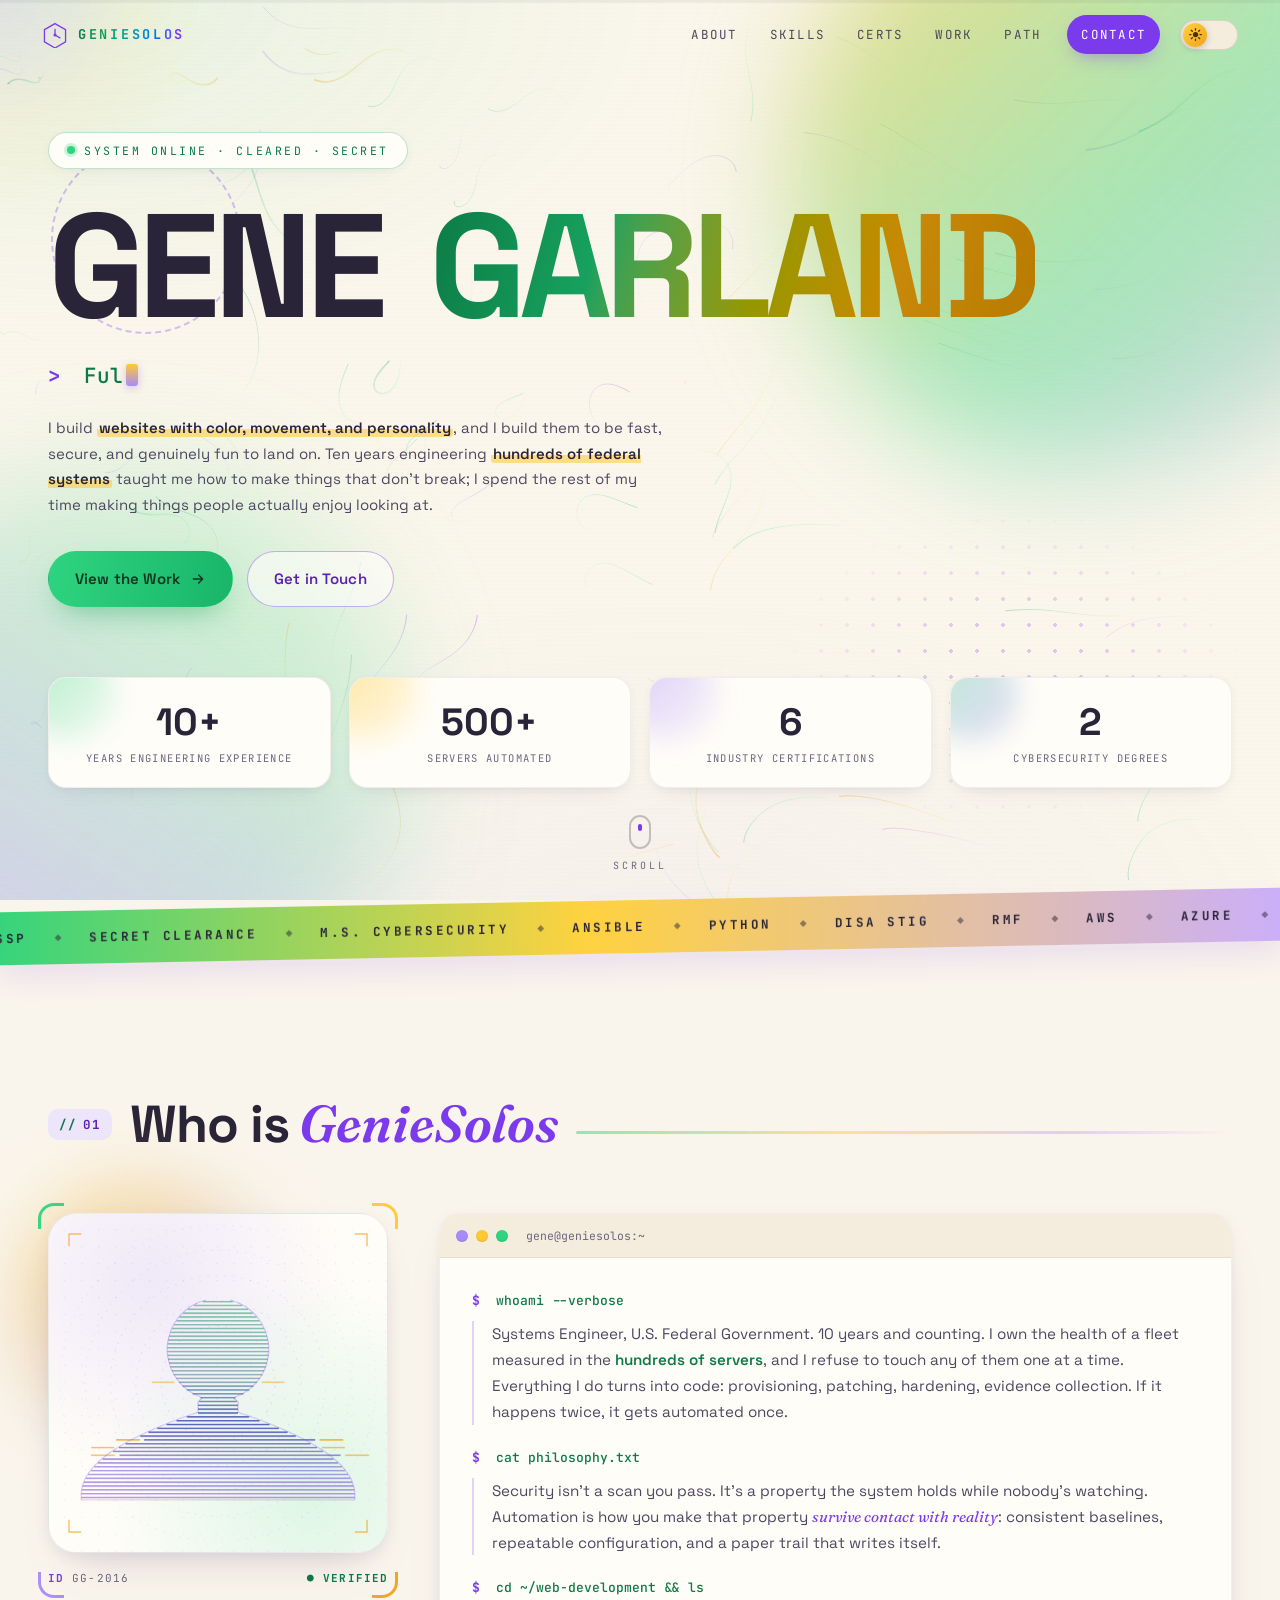
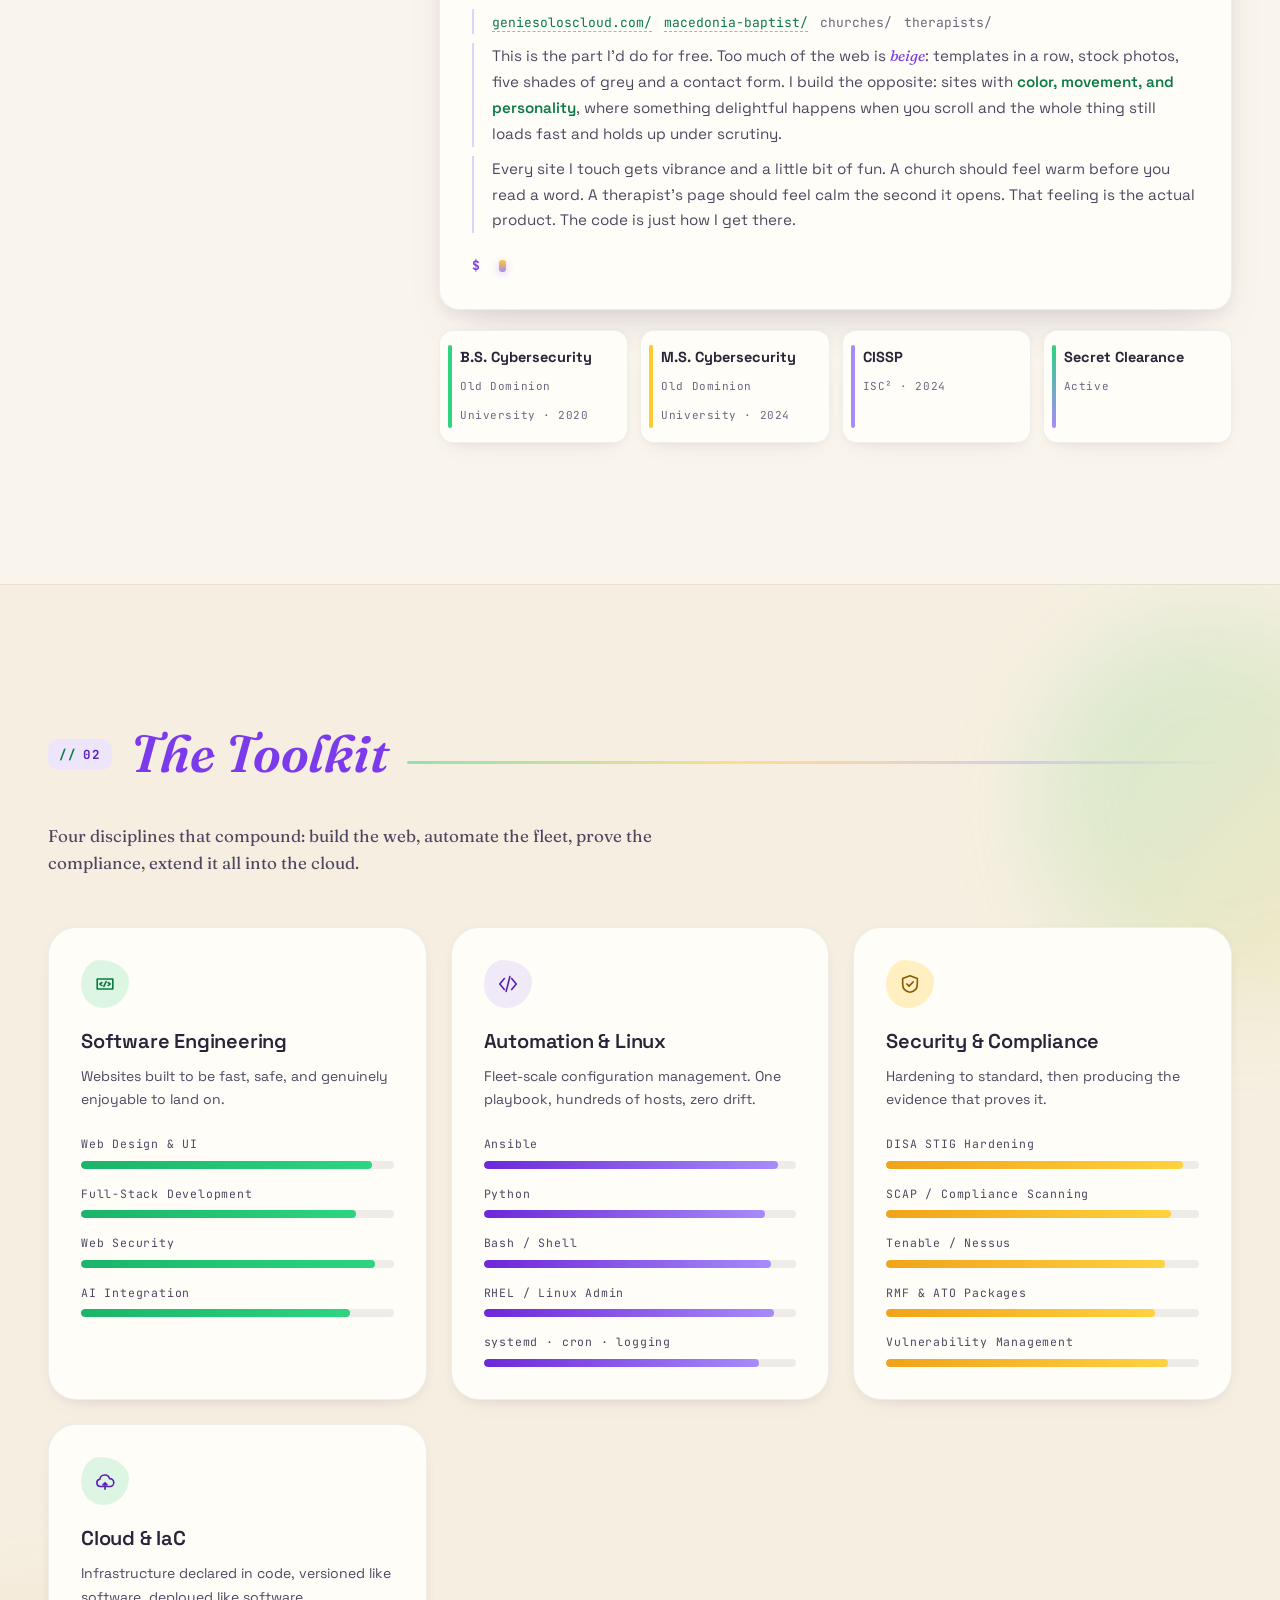
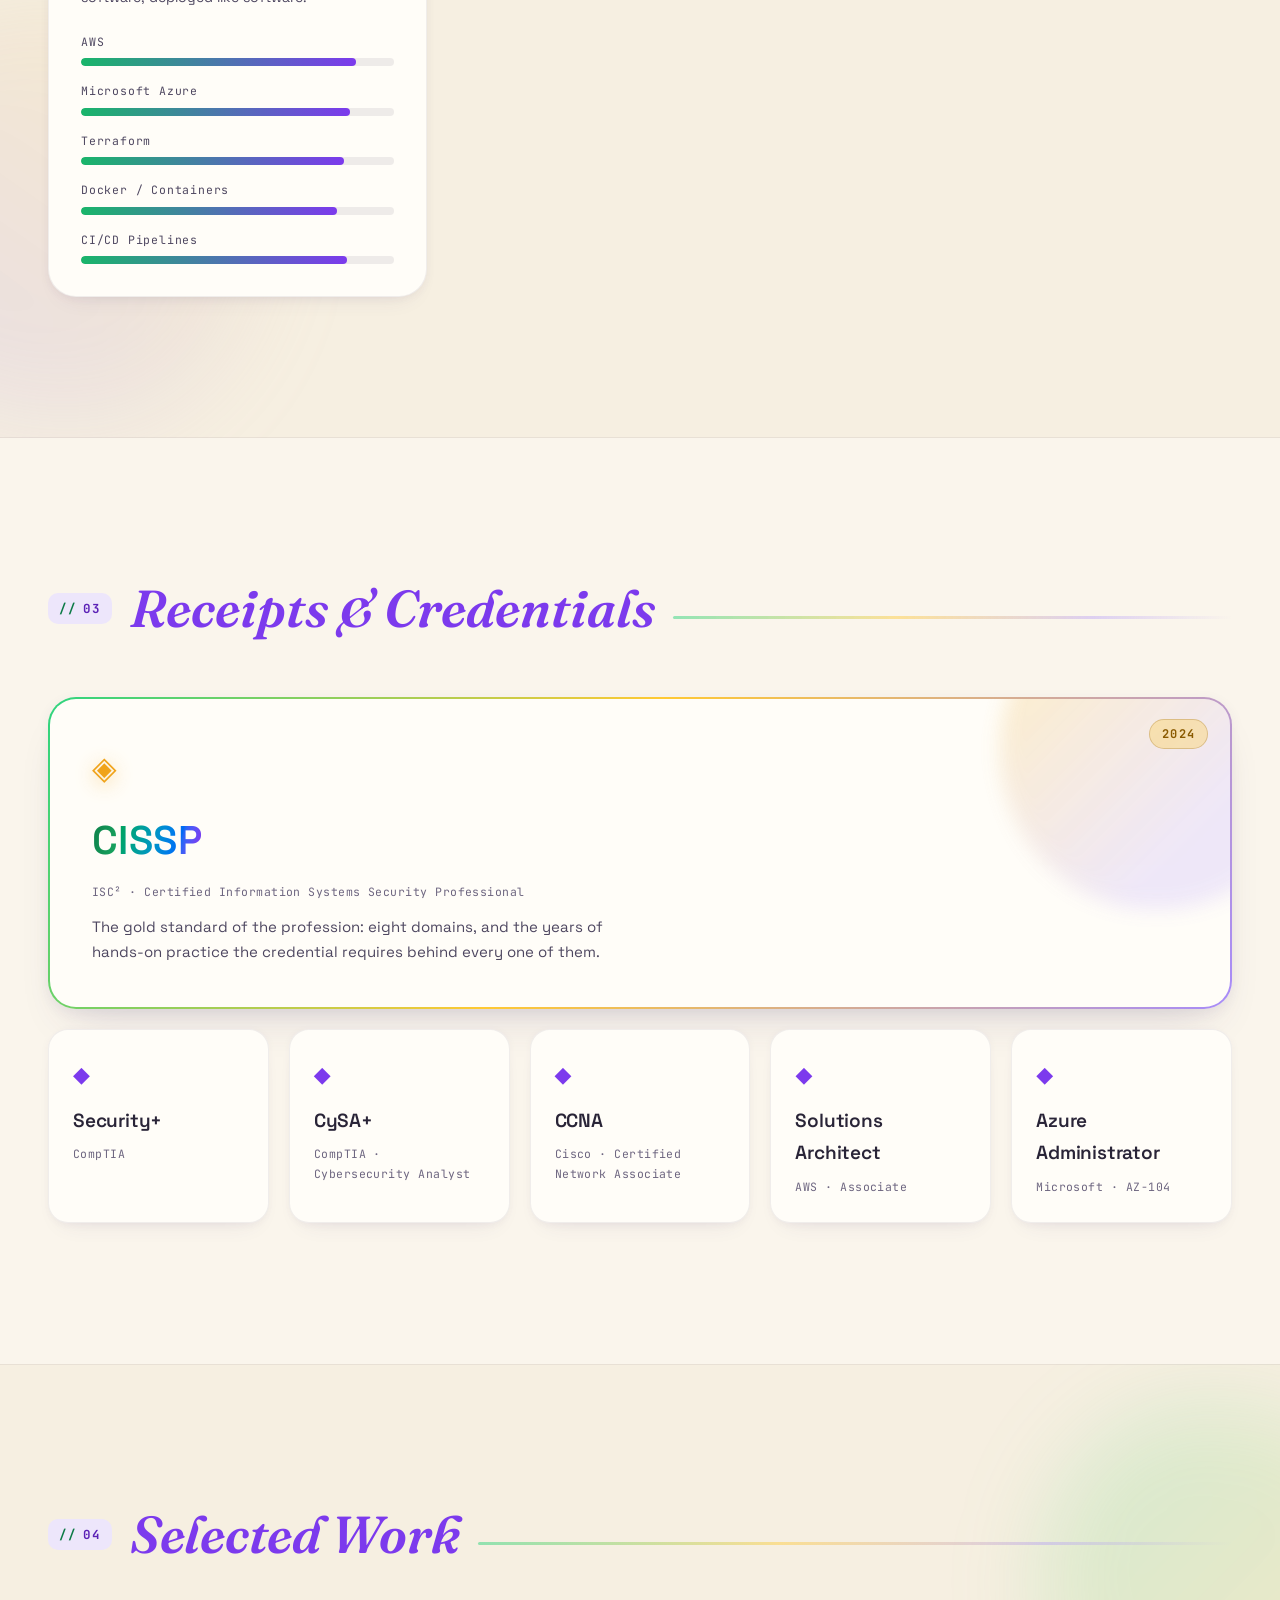
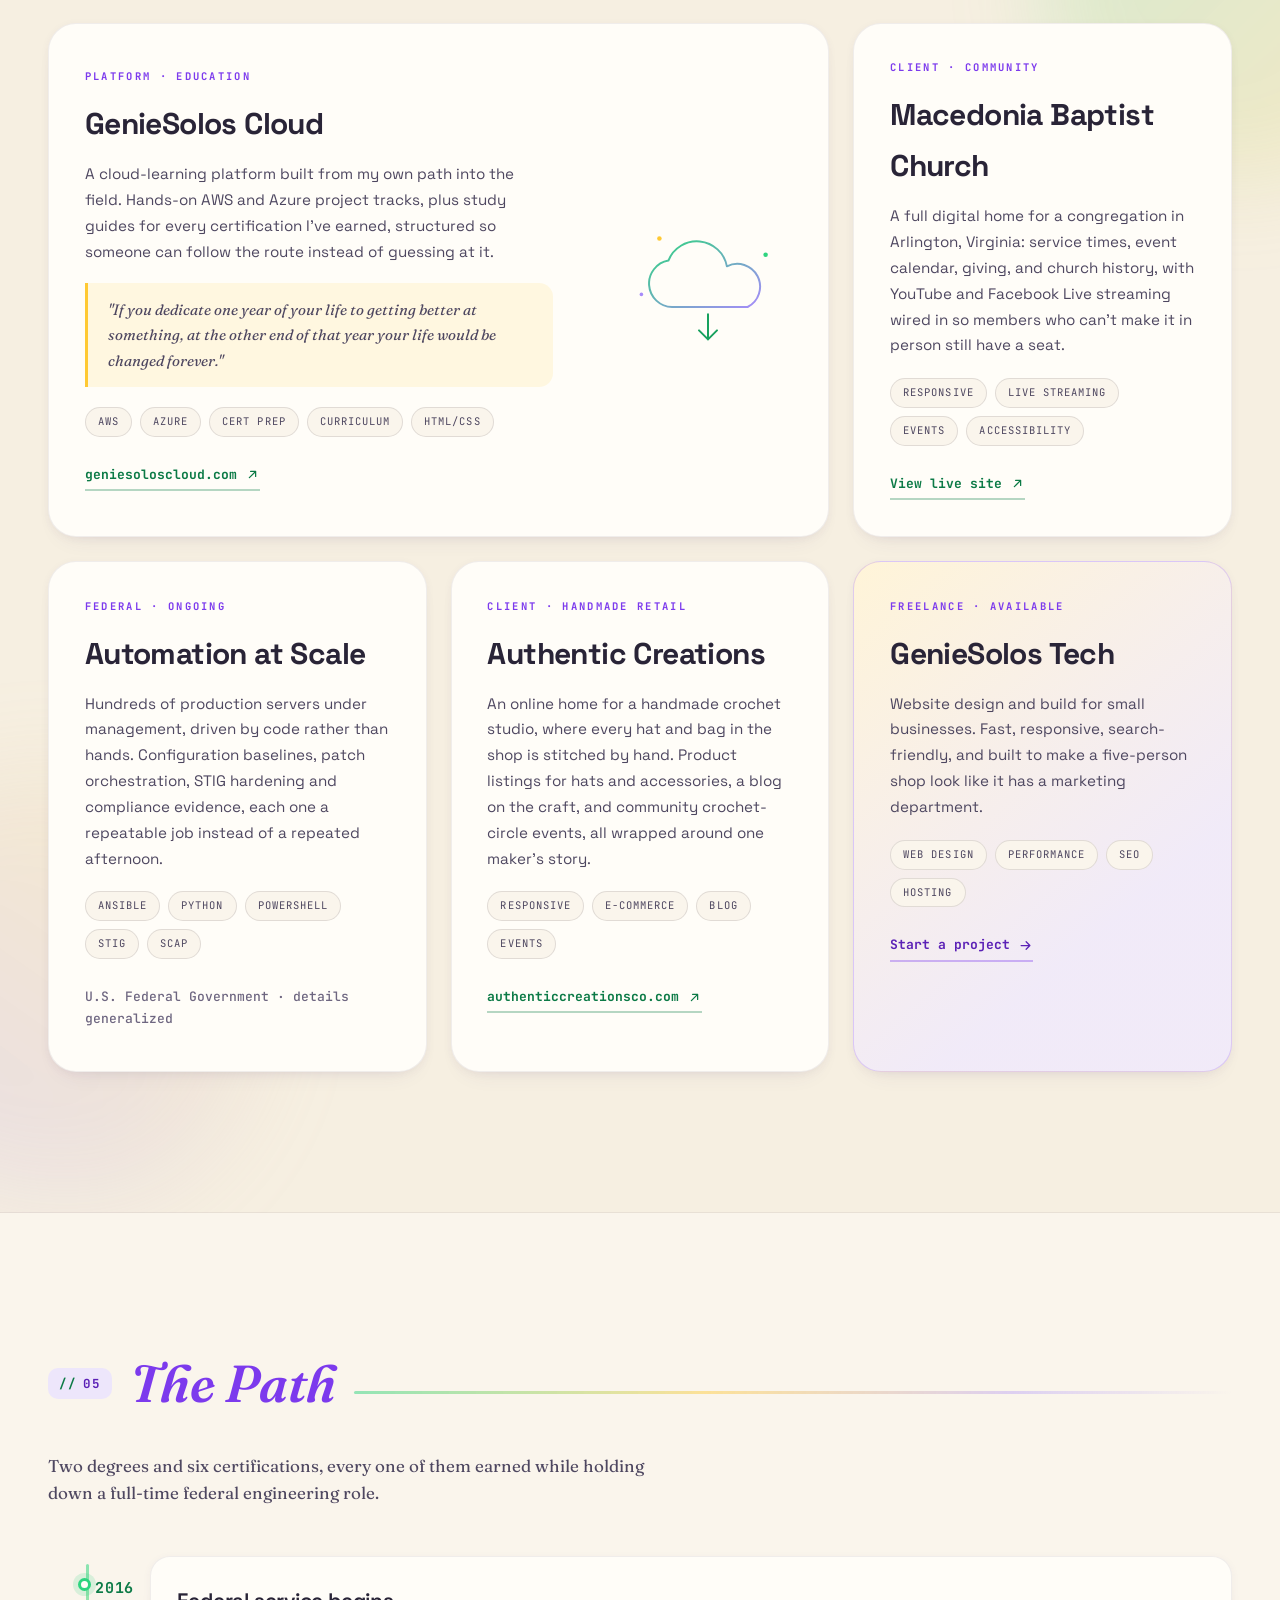
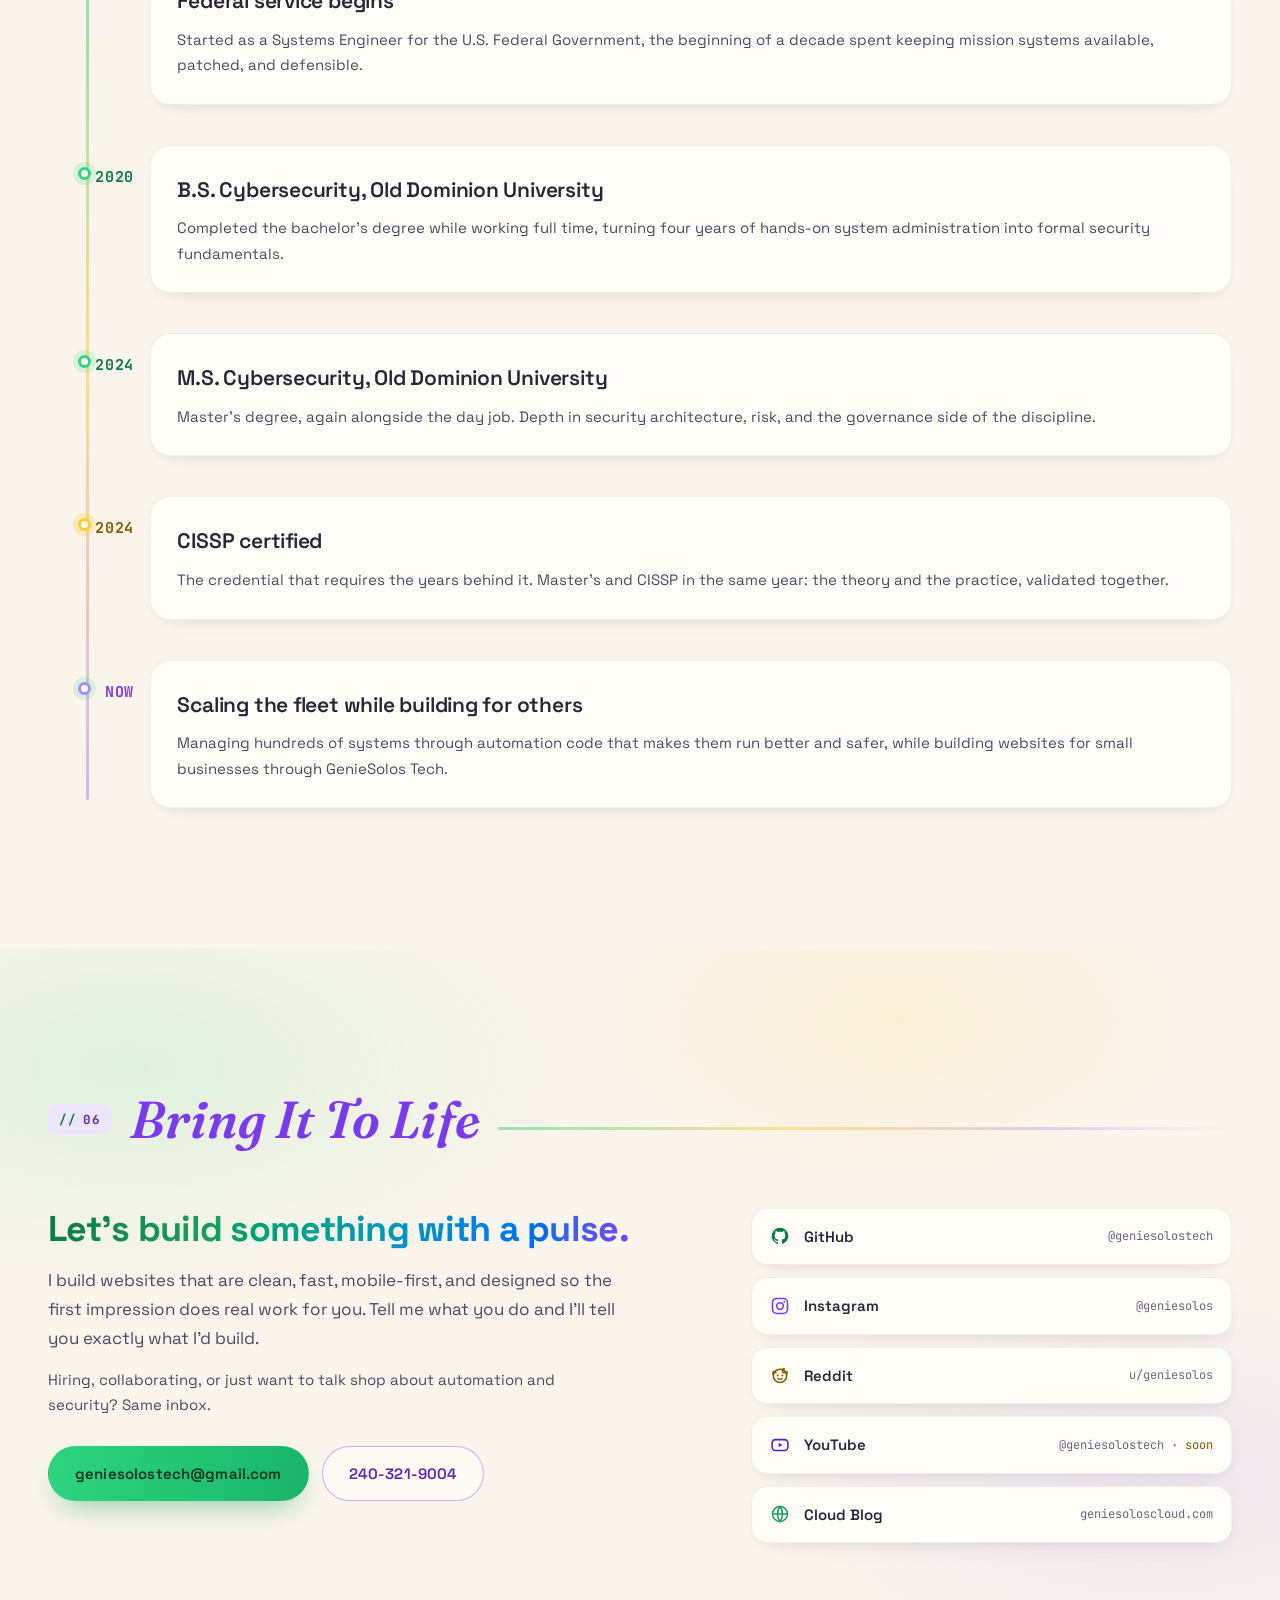
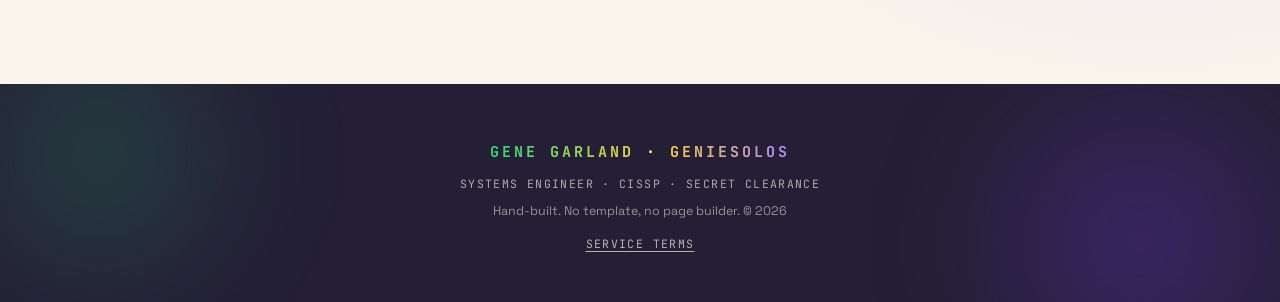
==== index.html @ c6d8efca "Add the Service Terms page at /terms terms.html is a self-contained page sharing the site's design t" ====
<!DOCTYPE html>
<html lang="en">
<head>
<meta charset="utf-8">
<meta name="viewport" content="width=device-width, initial-scale=1, viewport-fit=cover">
<title>Gene Garland | Web Developer &amp; Systems Engineer</title>
<meta name="description" content="Gene Garland (GenieSolos) is a web developer building fast, secure, colorful websites for churches, therapists, and small businesses. Also a U.S. federal Systems Engineer with 10 years securing and automating enterprise fleets. CISSP. M.S. Cybersecurity.">
<meta name="author" content="Gene Garland">

<!-- The site is also reachable at geniesolostech.github.io/Geniesolos/ while
     GitHub Pages remains enabled. This tells search engines which URL is
     authoritative so the duplicate cannot split ranking signals. -->
<link rel="canonical" href="https://geniesolos.com/">
<meta name="theme-color" content="#FAF5EC" id="themeColor">

<!-- Applies the saved theme before first paint. Inline and above the
     stylesheet on purpose: anything deferred lets a dark-theme visitor
     eat a full-screen cream flash on every page load. -->
<script>
(function () {
  var pick = null;
  var q = /[?&]theme=(dark|light)\b/.exec(location.search);   // shareable / testable
  if (q) { pick = q[1]; }
  else {
    try { pick = localStorage.getItem('gs-theme'); } catch (e) { /* private mode */ }
  }
  if (pick === 'dark') {
    document.documentElement.setAttribute('data-theme', 'dark');
    var m = document.getElementById('themeColor');
    if (m) m.setAttribute('content', '#060807');
  }
})();
</script>

<meta property="og:type" content="website">
<meta property="og:title" content="Gene Garland | Web Developer &amp; Systems Engineer">
<meta property="og:description" content="Websites with color, movement, and personality, built fast and secure. 10 years engineering federal systems. CISSP · M.S. Cybersecurity.">
<meta property="og:url" content="https://geniesolos.com/">
<meta property="og:image" content="https://geniesolos.com/assets/og-card.png">
<meta name="twitter:card" content="summary_large_image">
<meta name="twitter:title" content="Gene Garland | Web Developer &amp; Systems Engineer">
<meta name="twitter:description" content="Websites with color, movement, and personality, built fast and secure. 10 years engineering federal systems. CISSP · M.S. Cybersecurity.">
<meta name="twitter:image" content="https://geniesolos.com/assets/og-card.png">

<link rel="icon" href="assets/favicon.svg" type="image/svg+xml">
<link rel="apple-touch-icon" href="assets/favicon.svg">

<link rel="preconnect" href="https://fonts.googleapis.com">
<link rel="preconnect" href="https://fonts.gstatic.com" crossorigin>
<link href="https://fonts.googleapis.com/css2?family=Fraunces:ital,opsz,wght@0,9..144,400;0,9..144,600;1,9..144,400;1,9..144,600&family=JetBrains+Mono:wght@300;400;500;700&family=Space+Grotesk:wght@300;400;500;600;700&display=swap" rel="stylesheet">

<!-- ?v= busts browser caches holding the previous 7-day copy. index.html is
     always revalidated, so changing this string reaches visitors immediately,
     which a CloudFront invalidation alone cannot do: it clears the edge, not
     the browser. Bump it whenever css or js changes materially. -->
<link rel="stylesheet" href="css/style.css?v=20260814">
</head>
<body>

<!-- ══════════ BOOT SEQUENCE ══════════ -->
<div class="boot" id="boot" aria-hidden="true">
  <div class="boot__inner">
    <div class="boot__logo">
      <svg viewBox="0 0 32 32" width="34" height="34" aria-hidden="true">
        <path d="M16 2 29 9.5v15L16 32 3 24.5v-15Z" fill="none" stroke="currentColor" stroke-width="1.6"/>
        <path d="M16 9v7l6 3.5" fill="none" stroke="currentColor" stroke-width="1.6" stroke-linecap="round"/>
        <circle cx="16" cy="16" r="1.9" fill="currentColor"/>
      </svg>
      <span>GENIESOLOS</span>
    </div>
    <div class="boot__lines" id="bootLines"></div>
    <div class="boot__bar"><span id="bootBar"></span></div>
  </div>
</div>

<!-- ══════════ AMBIENT LAYERS ══════════ -->
<canvas id="fx" class="fx" aria-hidden="true"></canvas>
<div class="vignette" aria-hidden="true"></div>
<div class="scanlines" aria-hidden="true"></div>
<div class="cursor-glow" id="cursorGlow" aria-hidden="true"></div>
<div class="scroll-progress" aria-hidden="true"><span id="scrollBar"></span></div>

<a class="skip" href="#about">Skip to content</a>

<!-- ══════════ NAV ══════════ -->
<header class="nav" id="nav">
  <a class="nav__brand" href="#home">
    <span class="nav__mark" aria-hidden="true">
      <svg viewBox="0 0 32 32" width="26" height="26"><path d="M16 2 29 9.5v15L16 32 3 24.5v-15Z" fill="none" stroke="currentColor" stroke-width="1.6"/><path d="M16 9v7l6 3.5" fill="none" stroke="currentColor" stroke-width="1.6" stroke-linecap="round"/><circle cx="16" cy="16" r="1.9" fill="currentColor"/></svg>
    </span>
    <span class="nav__name">GENIESOLOS</span>
  </a>

  <nav class="nav__links" id="navLinks" aria-label="Primary">
    <a href="#about"   data-nav>About</a>
    <a href="#skills"  data-nav>Skills</a>
    <a href="#certs"   data-nav>Certs</a>
    <a href="#work"    data-nav>Work</a>
    <a href="#path"    data-nav>Path</a>
    <a href="#contact" data-nav class="nav__cta">Contact</a>
  </nav>

  <div class="nav__end">
    <button class="themetog" id="themeToggle" type="button" role="switch" aria-checked="false"
            aria-label="Dark theme" title="Switch theme">
      <span class="themetog__thumb" aria-hidden="true">
        <svg class="themetog__ico themetog__ico--sun" viewBox="0 0 24 24" width="15" height="15">
          <circle cx="12" cy="12" r="4.2" fill="currentColor"/>
          <g stroke="currentColor" stroke-width="2" stroke-linecap="round">
            <path d="M12 2.6v2.2M12 19.2v2.2M21.4 12h-2.2M4.8 12H2.6M18.7 5.3l-1.6 1.6M6.9 17.1l-1.6 1.6M18.7 18.7l-1.6-1.6M6.9 6.9 5.3 5.3"/>
          </g>
        </svg>
        <svg class="themetog__ico themetog__ico--moon" viewBox="0 0 24 24" width="15" height="15">
          <path d="M20 14.2A8.4 8.4 0 0 1 9.8 4a8.4 8.4 0 1 0 10.2 10.2Z" fill="currentColor"/>
        </svg>
      </span>
    </button>

    <button class="nav__toggle" id="navToggle" aria-label="Toggle navigation" aria-expanded="false" aria-controls="navLinks">
      <span></span><span></span><span></span>
    </button>
  </div>
</header>

<main>

<!-- ══════════ HERO ══════════ -->
<section class="hero" id="home">
  <div class="hero__grid" aria-hidden="true"></div>
  <div class="hero__glow" aria-hidden="true"></div>

  <div class="hero__inner">
    <p class="hero__eyebrow"><span class="dot"></span>SYSTEM ONLINE · CLEARED · SECRET</p>

    <h1 class="hero__name" data-glitch="GENE GARLAND">
      <span>GENE</span><span class="accent">GARLAND</span>
    </h1>

    <p class="hero__role">
      <span class="prompt">&gt;</span>
      <span id="typed" class="typed"></span><span class="caret" aria-hidden="true"></span>
    </p>

    <p class="hero__blurb">
      I build <strong>websites with color, movement, and personality</strong>, and I build them
      to be fast, secure, and genuinely fun to land on. Ten years engineering
      <strong>hundreds of federal systems</strong> taught me how to make things that don't break;
      I spend the rest of my time making things people actually enjoy looking at.
    </p>

    <div class="hero__actions">
      <a href="#work" class="btn btn--solid">
        <span>View the Work</span>
        <svg viewBox="0 0 24 24" width="16" height="16" aria-hidden="true"><path d="M5 12h13M13 6l6 6-6 6" fill="none" stroke="currentColor" stroke-width="2" stroke-linecap="round" stroke-linejoin="round"/></svg>
      </a>
      <a href="#contact" class="btn btn--ghost"><span>Get in Touch</span></a>
    </div>

    <ul class="stats" id="stats">
      <li class="stat"><b class="stat__num" data-count="10" data-suffix="+">0</b><span>Years Engineering Experience</span></li>
      <li class="stat"><b class="stat__num" data-count="500" data-suffix="+">0</b><span>Servers Automated</span></li>
      <li class="stat"><b class="stat__num" data-count="6" data-suffix="">0</b><span>Industry Certifications</span></li>
      <li class="stat"><b class="stat__num" data-count="2" data-suffix="">0</b><span>Cybersecurity Degrees</span></li>
    </ul>
  </div>

  <a class="hero__scroll" href="#about" aria-label="Scroll to about">
    <span class="hero__mouse" aria-hidden="true"></span>
    <em>scroll</em>
  </a>
</section>

<!-- ══════════ MARQUEE ══════════ -->
<div class="marquee" aria-hidden="true">
  <div class="marquee__track">
    <span>CISSP</span><i>◆</i><span>SECRET CLEARANCE</span><i>◆</i><span>M.S. CYBERSECURITY</span><i>◆</i>
    <span>ANSIBLE</span><i>◆</i><span>PYTHON</span><i>◆</i><span>DISA STIG</span><i>◆</i><span>RMF</span><i>◆</i>
    <span>AWS</span><i>◆</i><span>AZURE</span><i>◆</i><span>TERRAFORM</span><i>◆</i><span>WEB DESIGN</span><i>◆</i>
    <span>AI INTEGRATION</span><i>◆</i><span>FULL-STACK</span><i>◆</i><span>WEB SECURITY</span><i>◆</i>
    <span>CISSP</span><i>◆</i><span>SECRET CLEARANCE</span><i>◆</i><span>M.S. CYBERSECURITY</span><i>◆</i>
    <span>ANSIBLE</span><i>◆</i><span>PYTHON</span><i>◆</i><span>DISA STIG</span><i>◆</i><span>RMF</span><i>◆</i>
    <span>AWS</span><i>◆</i><span>AZURE</span><i>◆</i><span>TERRAFORM</span><i>◆</i><span>WEB DESIGN</span><i>◆</i>
    <span>AI INTEGRATION</span><i>◆</i><span>FULL-STACK</span><i>◆</i><span>WEB SECURITY</span><i>◆</i>
  </div>
</div>

<!-- ══════════ ABOUT ══════════ -->
<section class="section" id="about">
  <div class="wrap">
    <header class="shead" data-reveal>
      <span class="shead__num">01</span>
      <h2 class="shead__title"><span class="shead__plain">Who&nbsp;is</span>&nbsp;GenieSolos</h2>
      <span class="shead__rule"></span>
    </header>

    <div class="about">
      <div class="about__portrait" data-reveal>
        <div class="portrait">
          <canvas id="avatar" width="440" height="440" aria-label="Abstract generative portrait" role="img"></canvas>
          <div class="portrait__frame" aria-hidden="true">
            <b></b><b></b><b></b><b></b>
          </div>
          <div class="portrait__tag" aria-hidden="true">
            <span>ID</span> GG-2016 <span class="ok">● VERIFIED</span>
          </div>
        </div>
      </div>

      <div class="about__body" data-reveal>
        <div class="term">
          <div class="term__bar" aria-hidden="true">
            <i class="r"></i><i class="y"></i><i class="g"></i>
            <span>gene@geniesolos:~</span>
          </div>
          <div class="term__body">
            <p class="term__line"><span class="p">$</span> whoami --verbose</p>
            <p class="term__out">
              Systems Engineer, U.S. Federal Government. 10 years and counting.
              I own the health of a fleet measured in the <b>hundreds of servers</b>, and I
              refuse to touch any of them one at a time. Everything I do turns into code:
              provisioning, patching, hardening, evidence collection. If it happens twice,
              it gets automated once.
            </p>

            <p class="term__line"><span class="p">$</span> cat philosophy.txt</p>
            <p class="term__out">
              Security isn't a scan you pass. It's a property the system holds while nobody's
              watching. Automation is how you make that property <em>survive contact with reality</em>:
              consistent baselines, repeatable configuration, and a paper trail that writes itself.
            </p>

            <p class="term__line"><span class="p">$</span> cd ~/web-development &amp;&amp; ls</p>
            <p class="term__out">
              <a href="https://geniesoloscloud.com" target="_blank" rel="noopener">geniesoloscloud.com/</a>
              &nbsp;&nbsp;<a href="https://geniesolostech.github.io/MBC/" target="_blank" rel="noopener">macedonia-baptist/</a>
              &nbsp;&nbsp;<span class="dim">churches/</span>
              &nbsp;&nbsp;<span class="dim">therapists/</span>
            </p>
            <p class="term__out">
              This is the part I'd do for free. Too much of the web is <em>beige</em>: templates in
              a row, stock photos, five shades of grey and a contact form. I build the opposite:
              sites with <b>color, movement, and personality</b>, where something delightful happens
              when you scroll and the whole thing still loads fast and holds up under scrutiny.
            </p>
            <p class="term__out">
              Every site I touch gets vibrance and a little bit of fun. A church should feel warm
              before you read a word. A therapist's page should feel calm the second it opens.
              That feeling is the actual product. The code is just how I get there.
            </p>

            <p class="term__line"><span class="p">$</span> <span class="caret caret--sm"></span></p>
          </div>
        </div>

        <ul class="chips">
          <li><b>B.S. Cybersecurity</b><span>Old Dominion University · 2020</span></li>
          <li><b>M.S. Cybersecurity</b><span>Old Dominion University · 2024</span></li>
          <li><b>CISSP</b><span>ISC² · 2024</span></li>
          <li><b>Secret Clearance</b><span>Active</span></li>
        </ul>
      </div>
    </div>
  </div>
</section>

<!-- ══════════ SKILLS ══════════ -->
<section class="section section--alt" id="skills">
  <div class="wrap">
    <header class="shead" data-reveal>
      <span class="shead__num">02</span>
      <h2 class="shead__title">The&nbsp;<em>Toolkit</em></h2>
      <span class="shead__rule"></span>
    </header>

    <p class="lede" data-reveal>Four disciplines that compound: build the web, automate the fleet, prove the compliance, extend it all into the cloud.</p>

    <div class="skills">

      <article class="skillcard" data-reveal>
        <header>
          <span class="skillcard__ico" aria-hidden="true">
            <svg viewBox="0 0 24 24" width="22" height="22"><path d="M3.5 6.5h17v11h-17z" fill="none" stroke="currentColor" stroke-width="1.8" stroke-linejoin="round"/><path d="M8.6 10.4 6.4 12l2.2 1.6M15.4 10.4 17.6 12l-2.2 1.6M13.2 9.4l-2.4 5.2" fill="none" stroke="currentColor" stroke-width="1.8" stroke-linecap="round" stroke-linejoin="round"/></svg>
          </span>
          <h3>Software Engineering</h3>
          <p>Websites built to be fast, safe, and genuinely enjoyable to land on.</p>
        </header>
        <ul class="bars">
          <li><span>Web Design &amp; UI</span><b data-bar="93"></b></li>
          <li><span>Full-Stack Development</span><b data-bar="88"></b></li>
          <li><span>Web Security</span><b data-bar="94"></b></li>
          <li><span>AI Integration</span><b data-bar="86"></b></li>
        </ul>
      </article>

      <article class="skillcard" data-reveal>
        <header>
          <span class="skillcard__ico" aria-hidden="true">
            <svg viewBox="0 0 24 24" width="22" height="22"><path d="M8 6 3 12l5 6M16 6l5 6-5 6M14 4l-4 16" fill="none" stroke="currentColor" stroke-width="1.8" stroke-linecap="round" stroke-linejoin="round"/></svg>
          </span>
          <h3>Automation &amp; Linux</h3>
          <p>Fleet-scale configuration management. One playbook, hundreds of hosts, zero drift.</p>
        </header>
        <ul class="bars">
          <li><span>Ansible</span><b data-bar="94"></b></li>
          <li><span>Python</span><b data-bar="90"></b></li>
          <li><span>Bash / Shell</span><b data-bar="92"></b></li>
          <li><span>RHEL / Linux Admin</span><b data-bar="93"></b></li>
          <li><span>systemd · cron · logging</span><b data-bar="88"></b></li>
        </ul>
      </article>

      <article class="skillcard" data-reveal>
        <header>
          <span class="skillcard__ico" aria-hidden="true">
            <svg viewBox="0 0 24 24" width="22" height="22"><path d="M12 3 4 6v6c0 5 3.4 8.3 8 9 4.6-.7 8-4 8-9V6Z" fill="none" stroke="currentColor" stroke-width="1.8" stroke-linejoin="round"/><path d="m8.6 12 2.4 2.4 4.4-4.6" fill="none" stroke="currentColor" stroke-width="1.9" stroke-linecap="round" stroke-linejoin="round"/></svg>
          </span>
          <h3>Security &amp; Compliance</h3>
          <p>Hardening to standard, then producing the evidence that proves it.</p>
        </header>
        <ul class="bars">
          <li><span>DISA STIG Hardening</span><b data-bar="95"></b></li>
          <li><span>SCAP / Compliance Scanning</span><b data-bar="91"></b></li>
          <li><span>Tenable / Nessus</span><b data-bar="89"></b></li>
          <li><span>RMF &amp; ATO Packages</span><b data-bar="86"></b></li>
          <li><span>Vulnerability Management</span><b data-bar="90"></b></li>
        </ul>
      </article>

      <article class="skillcard" data-reveal>
        <header>
          <span class="skillcard__ico" aria-hidden="true">
            <svg viewBox="0 0 24 24" width="22" height="22"><path d="M7 18a4 4 0 0 1-.7-7.9A5.5 5.5 0 0 1 17 9.4 3.8 3.8 0 0 1 17.5 18Z" fill="none" stroke="currentColor" stroke-width="1.8" stroke-linejoin="round"/><path d="M12 21v-7m0 0-2.2 2.2M12 14l2.2 2.2" fill="none" stroke="currentColor" stroke-width="1.8" stroke-linecap="round" stroke-linejoin="round"/></svg>
          </span>
          <h3>Cloud &amp; IaC</h3>
          <p>Infrastructure declared in code, versioned like software, deployed like software.</p>
        </header>
        <ul class="bars">
          <li><span>AWS</span><b data-bar="88"></b></li>
          <li><span>Microsoft Azure</span><b data-bar="86"></b></li>
          <li><span>Terraform</span><b data-bar="84"></b></li>
          <li><span>Docker / Containers</span><b data-bar="82"></b></li>
          <li><span>CI/CD Pipelines</span><b data-bar="85"></b></li>
        </ul>
      </article>

    </div>
  </div>
</section>

<!-- ══════════ CERTIFICATIONS ══════════ -->
<section class="section" id="certs">
  <div class="wrap">
    <header class="shead" data-reveal>
      <span class="shead__num">03</span>
      <h2 class="shead__title">Receipts&nbsp;<em>&amp;</em>&nbsp;Credentials</h2>
      <span class="shead__rule"></span>
    </header>

    <article class="cert cert--hero" data-reveal>
      <span class="cert__glyph" aria-hidden="true">◈</span>
      <div class="cert__head">
        <h3>CISSP</h3>
        <p class="cert__org">ISC² · Certified Information Systems Security Professional</p>
      </div>
      <p class="cert__note">The gold standard of the profession: eight domains, and the years of
        hands-on practice the credential requires behind every one of them.</p>
      <span class="cert__year">2024</span>
    </article>

    <div class="cert-row">
      <article class="cert" data-reveal>
        <span class="cert__glyph" aria-hidden="true">◆</span>
        <h3>Security+</h3>
        <p class="cert__org">CompTIA</p>
      </article>

      <article class="cert" data-reveal>
        <span class="cert__glyph" aria-hidden="true">◆</span>
        <h3>CySA+</h3>
        <p class="cert__org">CompTIA · Cybersecurity Analyst</p>
      </article>

      <article class="cert" data-reveal>
        <span class="cert__glyph" aria-hidden="true">◆</span>
        <h3>CCNA</h3>
        <p class="cert__org">Cisco · Certified Network Associate</p>
      </article>

      <article class="cert" data-reveal>
        <span class="cert__glyph" aria-hidden="true">◆</span>
        <h3>Solutions Architect</h3>
        <p class="cert__org">AWS · Associate</p>
      </article>

      <article class="cert" data-reveal>
        <span class="cert__glyph" aria-hidden="true">◆</span>
        <h3>Azure Administrator</h3>
        <p class="cert__org">Microsoft · AZ-104</p>
      </article>
    </div>
  </div>
</section>

<!-- ══════════ WORK ══════════ -->
<section class="section section--alt" id="work">
  <div class="wrap">
    <header class="shead" data-reveal>
      <span class="shead__num">04</span>
      <h2 class="shead__title">Selected&nbsp;<em>Work</em></h2>
      <span class="shead__rule"></span>
    </header>

    <div class="work">

      <article class="proj proj--wide" data-reveal data-tilt>
        <div class="proj__glow" aria-hidden="true"></div>
        <div class="proj__body">
          <p class="proj__kicker">Platform · Education</p>
          <h3 class="proj__title">GenieSolos Cloud</h3>
          <p class="proj__desc">
            A cloud-learning platform built from my own path into the field. Hands-on AWS and
            Azure project tracks, plus study guides for every certification I've earned,
            structured so someone can follow the route instead of guessing at it.
          </p>
          <blockquote class="proj__quote">
            "If you dedicate one year of your life to getting better at something, at the other
            end of that year your life would be changed forever."
          </blockquote>
          <ul class="tags"><li>AWS</li><li>Azure</li><li>Cert Prep</li><li>Curriculum</li><li>HTML/CSS</li></ul>
          <a class="proj__link" href="https://geniesoloscloud.com" target="_blank" rel="noopener">
            geniesoloscloud.com
            <svg viewBox="0 0 24 24" width="15" height="15" aria-hidden="true"><path d="M7 17 17 7M9 7h8v8" fill="none" stroke="currentColor" stroke-width="2" stroke-linecap="round" stroke-linejoin="round"/></svg>
          </a>
        </div>
        <div class="proj__viz proj__viz--cloud" aria-hidden="true">
          <svg viewBox="0 0 200 160" width="100%" height="100%">
            <defs><linearGradient id="gA" x1="0" y1="0" x2="1" y2="1"><stop class="viz-s0" offset="0"/><stop class="viz-s1" offset="1"/></linearGradient></defs>
            <path class="viz-cloud" d="M60 110a26 26 0 0 1-4-51.6 34 34 0 0 1 65 6.4A24 24 0 0 1 144 110Z" fill="none" stroke="url(#gA)" stroke-width="2.2" stroke-linejoin="round"/>
            <path class="viz-arrow" d="M100 118v28m0 0-10-10m10 10 10-10" fill="none" stroke-width="2.2" stroke-linecap="round" stroke-linejoin="round"/>
            <circle class="viz-d1" cx="46" cy="34" r="2.5"/><circle class="viz-d2" cx="164" cy="52" r="2.5"/><circle class="viz-d3" cx="26" cy="96" r="2"/>
          </svg>
        </div>
      </article>

      <article class="proj" data-reveal data-tilt>
        <div class="proj__glow" aria-hidden="true"></div>
        <div class="proj__body">
          <p class="proj__kicker">Client · Community</p>
          <h3 class="proj__title">Macedonia Baptist Church</h3>
          <p class="proj__desc">
            A full digital home for a congregation in Arlington, Virginia: service times, event
            calendar, giving, and church history, with YouTube and Facebook Live streaming wired in
            so members who can't make it in person still have a seat.
          </p>
          <ul class="tags"><li>Responsive</li><li>Live Streaming</li><li>Events</li><li>Accessibility</li></ul>
          <a class="proj__link" href="https://geniesolostech.github.io/MBC/" target="_blank" rel="noopener">
            View live site
            <svg viewBox="0 0 24 24" width="15" height="15" aria-hidden="true"><path d="M7 17 17 7M9 7h8v8" fill="none" stroke="currentColor" stroke-width="2" stroke-linecap="round" stroke-linejoin="round"/></svg>
          </a>
        </div>
      </article>

      <article class="proj" data-reveal data-tilt>
        <div class="proj__glow" aria-hidden="true"></div>
        <div class="proj__body">
          <p class="proj__kicker">Federal · Ongoing</p>
          <h3 class="proj__title">Automation at Scale</h3>
          <p class="proj__desc">
            Hundreds of production servers under management, driven by code rather than hands.
            Configuration baselines, patch orchestration, STIG hardening and compliance evidence,
            each one a repeatable job instead of a repeated afternoon.
          </p>
          <ul class="tags"><li>Ansible</li><li>Python</li><li>PowerShell</li><li>STIG</li><li>SCAP</li></ul>
          <p class="proj__link proj__link--static">U.S. Federal Government · details generalized</p>
        </div>
      </article>

      <article class="proj" data-reveal data-tilt>
        <div class="proj__glow" aria-hidden="true"></div>
        <div class="proj__body">
          <p class="proj__kicker">Client · Handmade Retail</p>
          <h3 class="proj__title">Authentic Creations</h3>
          <p class="proj__desc">
            An online home for a handmade crochet studio, where every hat and bag in the shop is
            stitched by hand. Product listings for hats and accessories, a blog on the craft, and
            community crochet-circle events, all wrapped around one maker's story.
          </p>
          <ul class="tags"><li>Responsive</li><li>E-commerce</li><li>Blog</li><li>Events</li></ul>
          <a class="proj__link" href="https://authenticcreationsco.com" target="_blank" rel="noopener">
            authenticcreationsco.com
            <svg viewBox="0 0 24 24" width="15" height="15" aria-hidden="true"><path d="M7 17 17 7M9 7h8v8" fill="none" stroke="currentColor" stroke-width="2" stroke-linecap="round" stroke-linejoin="round"/></svg>
          </a>
        </div>
      </article>

      <article class="proj proj--cta" data-reveal data-tilt>
        <div class="proj__glow" aria-hidden="true"></div>
        <div class="proj__body">
          <p class="proj__kicker">Freelance · Available</p>
          <h3 class="proj__title">GenieSolos Tech</h3>
          <p class="proj__desc">
            Website design and build for small businesses. Fast, responsive, search-friendly, and
            built to make a five-person shop look like it has a marketing department.
          </p>
          <ul class="tags"><li>Web Design</li><li>Performance</li><li>SEO</li><li>Hosting</li></ul>
          <a class="proj__link" href="#contact">
            Start a project
            <svg viewBox="0 0 24 24" width="15" height="15" aria-hidden="true"><path d="M5 12h13M13 6l6 6-6 6" fill="none" stroke="currentColor" stroke-width="2" stroke-linecap="round" stroke-linejoin="round"/></svg>
          </a>
        </div>
      </article>

    </div>
  </div>
</section>

<!-- ══════════ TIMELINE ══════════ -->
<section class="section" id="path">
  <div class="wrap">
    <header class="shead" data-reveal>
      <span class="shead__num">05</span>
      <h2 class="shead__title">The&nbsp;<em>Path</em></h2>
      <span class="shead__rule"></span>
    </header>

    <p class="lede" data-reveal>Two degrees and six certifications, every one of them earned while holding down a full-time federal engineering role.</p>

    <ol class="timeline">
      <li class="tl" data-reveal>
        <span class="tl__year">2016</span>
        <div class="tl__card">
          <h3>Federal service begins</h3>
          <p>Started as a Systems Engineer for the U.S. Federal Government, the beginning of a decade spent keeping mission systems available, patched, and defensible.</p>
        </div>
      </li>

      <li class="tl" data-reveal>
        <span class="tl__year">2020</span>
        <div class="tl__card">
          <h3>B.S. Cybersecurity, Old Dominion University</h3>
          <p>Completed the bachelor's degree while working full time, turning four years of hands-on system administration into formal security fundamentals.</p>
        </div>
      </li>

      <li class="tl" data-reveal>
        <span class="tl__year">2024</span>
        <div class="tl__card">
          <h3>M.S. Cybersecurity, Old Dominion University</h3>
          <p>Master's degree, again alongside the day job. Depth in security architecture, risk, and the governance side of the discipline.</p>
        </div>
      </li>

      <li class="tl tl--gold" data-reveal>
        <span class="tl__year">2024</span>
        <div class="tl__card">
          <h3>CISSP certified</h3>
          <p>The credential that requires the years behind it. Master's and CISSP in the same year: the theory and the practice, validated together.</p>
        </div>
      </li>

      <li class="tl tl--now" data-reveal>
        <span class="tl__year">NOW</span>
        <div class="tl__card">
          <h3>Scaling the fleet while building for others</h3>
          <p>Managing hundreds of systems through automation code that makes them run better and safer, while building websites for small businesses through GenieSolos Tech.</p>
        </div>
      </li>
    </ol>
  </div>
</section>

<!-- ══════════ CONTACT ══════════ -->
<section class="section section--contact" id="contact">
  <div class="wrap">
    <header class="shead" data-reveal>
      <span class="shead__num">06</span>
      <h2 class="shead__title">Bring It&nbsp;<em>To Life</em></h2>
      <span class="shead__rule"></span>
    </header>

    <div class="contact">
      <div class="contact__pitch" data-reveal>
        <h3>Let's build something with a pulse.</h3>
        <p>
          I build websites that are clean, fast, mobile-first, and designed so the
          first impression does real work for you. Tell me what you do and I'll tell you exactly
          what I'd build.
        </p>
        <p class="contact__also">Hiring, collaborating, or just want to talk shop about automation and security? Same inbox.</p>

        <div class="contact__actions">
          <a class="btn btn--solid" href="mailto:geniesolostech@gmail.com?subject=Project%20inquiry%20via%20portfolio">
            <span>geniesolostech@gmail.com</span>
          </a>
          <a class="btn btn--ghost" href="tel:+12403219004"><span>240-321-9004</span></a>
        </div>
      </div>

      <ul class="contact__links" data-reveal>
        <li>
          <a href="https://github.com/geniesolostech" target="_blank" rel="noopener">
            <svg viewBox="0 0 24 24" width="20" height="20" aria-hidden="true"><path d="M12 2a10 10 0 0 0-3.16 19.49c.5.09.68-.22.68-.48v-1.7c-2.78.6-3.37-1.34-3.37-1.34-.45-1.16-1.11-1.47-1.11-1.47-.91-.62.07-.61.07-.61 1 .07 1.53 1.03 1.53 1.03.9 1.53 2.34 1.09 2.91.83.09-.65.35-1.09.63-1.34-2.22-.25-4.56-1.11-4.56-4.94 0-1.09.39-1.98 1.03-2.68-.1-.25-.45-1.27.1-2.65 0 0 .84-.27 2.75 1.02a9.5 9.5 0 0 1 5 0c1.91-1.29 2.75-1.02 2.75-1.02.55 1.38.2 2.4.1 2.65.64.7 1.03 1.59 1.03 2.68 0 3.84-2.34 4.69-4.57 4.94.36.31.68.92.68 1.85v2.74c0 .26.18.58.69.48A10 10 0 0 0 12 2Z" fill="currentColor"/></svg>
            <b>GitHub</b><span>@geniesolostech</span>
          </a>
        </li>
        <li>
          <a href="https://instagram.com/geniesolos" target="_blank" rel="noopener">
            <svg viewBox="0 0 24 24" width="20" height="20" aria-hidden="true"><rect x="3" y="3" width="18" height="18" rx="5" fill="none" stroke="currentColor" stroke-width="1.9"/><circle cx="12" cy="12" r="4" fill="none" stroke="currentColor" stroke-width="1.9"/><circle cx="17.2" cy="6.8" r="1.2" fill="currentColor"/></svg>
            <b>Instagram</b><span>@geniesolos</span>
          </a>
        </li>
        <li>
          <a href="https://reddit.com/user/geniesolos" target="_blank" rel="noopener">
            <svg viewBox="0 0 24 24" width="20" height="20" aria-hidden="true"><circle cx="12" cy="13" r="8" fill="none" stroke="currentColor" stroke-width="1.9"/><circle cx="9.2" cy="12.6" r="1.2" fill="currentColor"/><circle cx="14.8" cy="12.6" r="1.2" fill="currentColor"/><path d="M9.3 16.2a4.6 4.6 0 0 0 5.4 0" fill="none" stroke="currentColor" stroke-width="1.7" stroke-linecap="round"/><path d="M14.6 5.2 15.4 9M20 11.2a1.9 1.9 0 1 0-3.1-1.5M4 11.2a1.9 1.9 0 1 1 3.1-1.5" fill="none" stroke="currentColor" stroke-width="1.7" stroke-linecap="round"/><circle cx="16.4" cy="4.8" r="1.5" fill="currentColor"/></svg>
            <b>Reddit</b><span>u/geniesolos</span>
          </a>
        </li>
        <li>
          <a href="https://youtube.com/@geniesolostech" target="_blank" rel="noopener">
            <svg viewBox="0 0 24 24" width="20" height="20" aria-hidden="true"><rect x="2.5" y="5.5" width="19" height="13" rx="4" fill="none" stroke="currentColor" stroke-width="1.9"/><path d="M10.5 9.4 15 12l-4.5 2.6Z" fill="currentColor"/></svg>
            <b>YouTube</b><span>@geniesolostech <em>· soon</em></span>
          </a>
        </li>
        <li>
          <a href="https://geniesoloscloud.com" target="_blank" rel="noopener">
            <svg viewBox="0 0 24 24" width="20" height="20" aria-hidden="true"><circle cx="12" cy="12" r="9" fill="none" stroke="currentColor" stroke-width="1.9"/><path d="M3 12h18M12 3a15 15 0 0 1 0 18 15 15 0 0 1 0-18Z" fill="none" stroke="currentColor" stroke-width="1.9"/></svg>
            <b>Cloud Blog</b><span>geniesoloscloud.com</span>
          </a>
        </li>
      </ul>
    </div>
  </div>
</section>

</main>

<footer class="foot">
  <div class="wrap foot__inner">
    <p class="foot__sig">GENE&nbsp;GARLAND <span>·</span> GENIESOLOS</p>
    <p class="foot__meta">Systems Engineer · CISSP · Secret Clearance</p>
    <p class="foot__built">Hand-built. No template, no page builder. <span id="year"></span></p>
    <p class="foot__legal"><a href="terms">Service Terms</a></p>
  </div>
</footer>

<button class="totop" id="toTop" aria-label="Back to top">
  <svg viewBox="0 0 24 24" width="18" height="18" aria-hidden="true"><path d="M12 19V5M6 11l6-6 6 6" fill="none" stroke="currentColor" stroke-width="2" stroke-linecap="round" stroke-linejoin="round"/></svg>
</button>

<script src="js/main.js?v=20260806"></script>
</body>
</html>
---- css/style.css ----
/* ═══════════════════════════════════════════════════════════════
   GENIESOLOS: Gene Garland portfolio
   Art direction: "sunroom studio", a warm cream canvas with
   confident bursts of saturated green, sun-yellow and violet.
   Peaceful AND vibrant: air, blobs, soft shadows, joyful color.
   The cyber artifacts (boot, terminal, glitch) stay, reimagined
   as bright, friendly objects that live happily in the light.
   Type: Space Grotesk (voice) · Fraunces (soul) · JetBrains Mono (craft)
   ═══════════════════════════════════════════════════════════════ */

/* ── Tokens ─────────────────────────────────────────────────── */
:root {
  color-scheme: light;

  /* canvas + surfaces */
  --cream:    #FAF5EC;   /* page canvas: warm, not white          */
  --cream-2:  #F4ECDD;   /* deeper cream: bars, tracks, term bar  */
  --band:     #F6EFE1;   /* alt-section band                       */
  --paper:    #FFFDF8;   /* cards: warm paper, softer than white  */

  /* ink */
  --ink:      #292437;   /* deep plum-charcoal: headings, strong  */
  --ink-2:    #4E4760;   /* body secondary                         */
  --muted:    #6E6680;   /* small labels (still ≥4.5:1 on cream)   */

  /* green: growth, calm confidence */
  --green:        #17A15E;
  --green-deep:   #0C7A46;   /* text-safe green                    */
  --green-bright: #2ED47F;   /* fills, shapes, gradients           */

  /* yellow: joy. Fills and shapes ONLY, never small text        */
  --sun:        #FFC933;
  --sun-bright: #FFD23F;
  --amber:      #F0A31A;
  --amber-deep: #8A5A00;     /* the text-safe voice of yellow      */

  /* purple: imagination, depth */
  --violet:        #7C3AED;  /* text-safe on cream (≈5.4:1)        */
  --violet-deep:   #5B21B6;
  --violet-bright: #A78BFA;  /* fills, shapes, gradients           */
  --lilac:         #EDE6FB;

  /* lines + shadows: warm and soft, never harsh */
  --line:      rgba(41, 36, 55, .12);
  --line-soft: rgba(41, 36, 55, .07);

  --shadow-sm: 0 2px 8px rgba(70, 56, 110, .05), 0 12px 26px -16px rgba(70, 56, 110, .14);
  --shadow-md: 0 4px 14px rgba(70, 56, 110, .07), 0 24px 48px -22px rgba(70, 56, 110, .20);
  --shadow-lg: 0 6px 18px rgba(70, 56, 110, .08), 0 36px 74px -28px rgba(70, 56, 110, .26);

  /* gradients */
  --grad-brand: linear-gradient(100deg, var(--green-bright), var(--sun-bright) 48%, var(--violet-bright));
  --grad-text:  linear-gradient(105deg, var(--green-deep), var(--green) 30%, var(--violet) 88%);

  /* type */
  --mono:  'JetBrains Mono', ui-monospace, 'SF Mono', Menlo, Consolas, monospace;
  --sans:  'Space Grotesk', system-ui, -apple-system, 'Segoe UI', Roboto, sans-serif;
  --serif: 'Fraunces', Georgia, 'Times New Roman', serif;

  /* metrics */
  --nav-h: 70px;
  --maxw: 1220px;
  --r: 20px;
  --r-lg: 28px;

  --ease: cubic-bezier(.22, 1, .36, 1);

  /* organic blob silhouettes */
  --blob-a: 58% 42% 55% 45% / 55% 48% 52% 45%;
  --blob-b: 45% 55% 48% 52% / 48% 55% 45% 55%;
  --blob-c: 52% 48% 42% 58% / 45% 52% 55% 48%;
}

/* Same ramp in a perceptual space where supported. See .hero__name .accent.
   Scoped to @supports rather than redeclared, because an unparseable value
   in a custom property fails at use time and would blank the clipped text. */
@supports (background: linear-gradient(in oklch, red, blue)) {
  :root {
    --grad-text: linear-gradient(105deg in oklch, var(--green-deep), var(--green) 26%, var(--violet) 92%);
  }
}

/* ── Reset ──────────────────────────────────────────────────── */
*, *::before, *::after { box-sizing: border-box; }
* { margin: 0; padding: 0; }

html {
  background: var(--cream);
  scroll-behavior: smooth;
  scroll-padding-top: calc(var(--nav-h) + 18px);
  -webkit-text-size-adjust: 100%;
}

body {
  background: var(--cream);
  color: var(--ink);
  font-family: var(--sans);
  font-size: clamp(15px, .55vw + 13.6px, 17px);
  line-height: 1.7;
  overflow-x: hidden;
  accent-color: var(--violet);
  -webkit-font-smoothing: antialiased;
  text-rendering: optimizeLegibility;
}

img, svg, canvas { display: block; max-width: 100%; }
a { color: inherit; text-decoration: none; }
li { list-style: none; }
button { font: inherit; color: inherit; background: none; border: 0; cursor: pointer; }

::selection { background: var(--violet); color: #FBF7EF; }

:focus-visible {
  outline: 3px solid var(--violet);
  outline-offset: 3px;
  border-radius: 6px;
}

/* Custom scrollbar: light, friendly */
::-webkit-scrollbar { width: 11px; height: 11px; }
::-webkit-scrollbar-track { background: var(--cream-2); }
::-webkit-scrollbar-thumb {
  background: linear-gradient(180deg, var(--green-bright), var(--violet-bright));
  border-radius: 20px;
  border: 3px solid var(--cream-2);
}
::-webkit-scrollbar-thumb:hover { background: var(--violet); }
html { scrollbar-color: var(--violet-bright) var(--cream-2); }

.skip {
  position: fixed; top: -100px; left: 16px; z-index: 999;
  background: var(--violet); color: #fff;
  padding: 10px 18px; border-radius: 999px; font-weight: 700;
  box-shadow: var(--shadow-md);
  transition: top .2s;
}
.skip:focus { top: 14px; }

/* ── Ambient layers ─────────────────────────────────────────── */
/* particle canvas: colorful threads drifting over cream        */
.fx {
  position: fixed; inset: 0;
  width: 100%; height: 100%;
  z-index: 0; pointer-events: none;
  opacity: .9;
}

/* soft color washes: the "air" of the page */
/* Kept deliberately faint. These are fixed to the viewport, so every
   section sees the same wash, anything stronger stops reading as light
   and starts reading as a dingy tint over the whole page. */
.vignette {
  position: fixed; inset: 0; z-index: 1; pointer-events: none;
  background:
    radial-gradient(90% 70% at 6% 0%,    rgba(46, 212, 127, .085), transparent 52%),
    radial-gradient(70% 55% at 100% 20%, rgba(255, 201, 51, .075), transparent 58%),
    radial-gradient(85% 70% at 52% 108%, rgba(167, 139, 250, .06), transparent 60%);
}

/* the old scanlines, reborn as a whisper of paper grain */
.scanlines {
  position: fixed; inset: 0; z-index: 2; pointer-events: none;
  opacity: .5;
  background: repeating-linear-gradient(
    to bottom,
    rgba(41, 36, 55, .015) 0 1px,
    transparent 1px 4px
  );
}

/* pointer aura: a wandering patch of violet-gold light */
.cursor-glow {
  position: fixed; top: 0; left: 0; z-index: 3;
  width: 440px; height: 440px; margin: -220px 0 0 -220px;
  border-radius: 50%; pointer-events: none;
  background: radial-gradient(circle, rgba(124, 58, 237, .09), rgba(255, 201, 51, .06) 42%, transparent 68%);
  opacity: 0; transition: opacity .45s;
  will-change: transform;
}
body.has-pointer .cursor-glow { opacity: 1; }

.scroll-progress {
  position: fixed; top: 0; left: 0; right: 0; height: 3px;
  z-index: 60; background: rgba(41, 36, 55, .06);
}
.scroll-progress span {
  display: block; height: 100%; width: 0%;
  background: linear-gradient(90deg, var(--green-bright), var(--sun) 50%, var(--violet));
  border-radius: 0 3px 3px 0;
}

/* ── Boot sequence: a graceful good-morning, not a BIOS ─────── */
.boot {
  position: fixed; inset: 0; z-index: 200;
  display: grid; place-items: center;
  background: var(--cream);
  overflow: hidden;
  transition: opacity .6s var(--ease), visibility .6s;
}
.boot.done { opacity: 0; visibility: hidden; }

.boot::before, .boot::after {
  content: ''; position: absolute; pointer-events: none;
  filter: blur(56px);
}
.boot::before {
  top: -180px; left: -160px; width: min(560px, 70vw); aspect-ratio: 1;
  background: linear-gradient(135deg, rgba(255, 201, 51, .55), rgba(46, 212, 127, .45));
  border-radius: var(--blob-a);
  animation: blobMorph 22s ease-in-out infinite;
}
.boot::after {
  bottom: -200px; right: -170px; width: min(600px, 75vw); aspect-ratio: 1;
  background: linear-gradient(315deg, rgba(167, 139, 250, .5), rgba(46, 212, 127, .28));
  border-radius: var(--blob-c);
  animation: blobMorph 26s ease-in-out infinite reverse;
}

.boot__inner {
  position: relative; z-index: 1;
  width: min(560px, 88vw);
  background: var(--paper);
  border: 1px solid var(--line-soft);
  border-radius: var(--r-lg);
  padding: clamp(26px, 4.5vw, 40px);
  box-shadow: var(--shadow-lg);
  font-family: var(--mono);
}

.boot__logo {
  display: flex; align-items: center; gap: 14px;
  color: var(--violet);
  margin-bottom: 26px;
}
.boot__logo svg { animation: spinSlow 14s linear infinite; flex: none; }
.boot__logo span {
  font-family: var(--mono); font-weight: 700;
  font-size: clamp(15px, 3.2vw, 22px); letter-spacing: .3em;
  background: var(--grad-text);
  -webkit-background-clip: text; background-clip: text; color: transparent;
}

.boot__lines {
  min-height: 116px;
  font-size: 12.5px;
  color: var(--ink-2);
}
.boot__lines p { opacity: 0; animation: bootIn .3s forwards; }
.boot__lines b { color: var(--green-deep); font-weight: 700; }
.boot__lines i { color: var(--violet); font-style: normal; font-weight: 500; }
@keyframes bootIn { to { opacity: 1; } }

.boot__bar {
  height: 6px; margin-top: 22px;
  background: rgba(41, 36, 55, .08); border-radius: 99px; overflow: hidden;
}
.boot__bar span {
  display: block; height: 100%; width: 0%;
  border-radius: 99px;
  background: linear-gradient(90deg, var(--green-bright), var(--sun) 55%, var(--violet-bright));
  transition: width .18s linear;
}

/* ── Nav ────────────────────────────────────────────────────── */
.nav {
  position: fixed; top: 0; left: 0; right: 0; z-index: 50;
  height: var(--nav-h);
  display: flex; align-items: center; justify-content: space-between;
  gap: 20px;
  padding: 0 clamp(16px, 4vw, 42px);
  border-bottom: 1px solid transparent;
  transition: background .35s, border-color .35s, box-shadow .35s, backdrop-filter .35s;
}
.nav.stuck {
  background: rgba(250, 245, 236, .86);
  backdrop-filter: blur(14px) saturate(1.4);
  -webkit-backdrop-filter: blur(14px) saturate(1.4);
  border-bottom-color: var(--line-soft);
  box-shadow: 0 14px 34px -22px rgba(70, 56, 110, .22);
}

.nav__brand { display: flex; align-items: center; gap: 10px; }
.nav__mark { color: var(--violet); display: grid; place-items: center; }
.nav__mark svg { animation: spinSlow 24s linear infinite; }
@keyframes spinSlow { to { transform: rotate(360deg); } }

.nav__name {
  font-family: var(--mono);
  font-weight: 700; font-size: 13.5px; letter-spacing: .2em;
  background: var(--grad-text);
  -webkit-background-clip: text; background-clip: text; color: transparent;
}

.nav__links { display: flex; align-items: center; gap: 4px; }
.nav__links a {
  position: relative;
  font-family: var(--mono); font-size: 12.5px; letter-spacing: .1em;
  text-transform: uppercase; color: var(--ink-2);
  padding: 9px 14px; border-radius: 999px;
  transition: color .25s, background .25s;
}
.nav__links a::after {
  content: ''; position: absolute; left: 14px; right: 14px; bottom: 4px;
  height: 2px; border-radius: 2px;
  background: linear-gradient(90deg, var(--green-bright), var(--violet-bright));
  transform: scaleX(0); transform-origin: left;
  transition: transform .3s var(--ease);
}
.nav__links a:hover { color: var(--violet); background: rgba(124, 58, 237, .07); }
.nav__links a:hover::after { transform: scaleX(1); }
.nav__links a.active { color: var(--violet-deep); background: var(--lilac); }
.nav__links a.active::after { transform: scaleX(1); }

.nav__links a.nav__cta {
  background: var(--violet);
  color: #fff;
  margin-left: 8px;
  box-shadow: 0 8px 20px -8px rgba(124, 58, 237, .55);
}
.nav__links a.nav__cta::after { display: none; }
.nav__links a.nav__cta:hover,
.nav__links a.nav__cta.active {
  background: var(--violet-deep);
  color: #fff;
  box-shadow: 0 10px 26px -8px rgba(124, 58, 237, .6);
}

.nav__toggle { display: none; width: 42px; height: 42px; position: relative; border-radius: 12px; }
.nav__toggle span {
  position: absolute; left: 10px; right: 10px; height: 2.5px;
  background: var(--ink); border-radius: 3px; transition: .3s var(--ease);
}
.nav__toggle span:nth-child(1) { top: 14px; }
.nav__toggle span:nth-child(2) { top: 20px; }
.nav__toggle span:nth-child(3) { top: 26px; }
.nav__toggle[aria-expanded="true"] span:nth-child(1) { top: 20px; transform: rotate(45deg); background: var(--violet); }
.nav__toggle[aria-expanded="true"] span:nth-child(2) { opacity: 0; }
.nav__toggle[aria-expanded="true"] span:nth-child(3) { top: 20px; transform: rotate(-45deg); background: var(--violet); }

/* ── Layout ─────────────────────────────────────────────────── */
main { position: relative; z-index: 4; }
.wrap { width: min(var(--maxw), 100% - clamp(32px, 8vw, 96px)); margin-inline: auto; }

.section { position: relative; padding: clamp(84px, 11vw, 148px) 0; overflow: clip; }
.section--alt {
  background: var(--band);
  box-shadow: inset 0 1px 0 var(--line-soft), inset 0 -1px 0 var(--line-soft);
}

/* quiet decorative blobs breathing at the edges of alt sections */
.section--alt::before {
  content: ''; position: absolute; z-index: 0; pointer-events: none;
  top: 40px; right: -140px; width: 380px; aspect-ratio: 1;
  background: linear-gradient(135deg, rgba(46, 212, 127, .18), rgba(255, 201, 51, .16));
  border-radius: var(--blob-b);
  filter: blur(44px);
  animation: blobMorph 28s ease-in-out infinite;
}
.section--alt::after {
  content: ''; position: absolute; z-index: 0; pointer-events: none;
  bottom: 20px; left: -160px; width: 420px; aspect-ratio: 1;
  background: linear-gradient(35deg, rgba(167, 139, 250, .18), rgba(255, 210, 63, .12));
  border-radius: var(--blob-c);
  filter: blur(48px);
  animation: blobMorph 32s ease-in-out infinite reverse;
}
.section > .wrap { position: relative; z-index: 1; }

@keyframes blobMorph {
  0%, 100% { border-radius: 58% 42% 55% 45% / 55% 48% 52% 45%; transform: rotate(0deg); }
  33%      { border-radius: 45% 55% 48% 52% / 48% 55% 45% 55%; transform: rotate(4deg); }
  66%      { border-radius: 52% 48% 42% 58% / 45% 52% 55% 48%; transform: rotate(-3deg); }
}

/* ── Section heads ──────────────────────────────────────────── */
.shead {
  display: flex; align-items: baseline; gap: 18px;
  margin-bottom: clamp(36px, 5vw, 58px);
}
.shead__num {
  font-family: var(--mono); font-size: 12.5px; font-weight: 700;
  color: var(--violet-deep); letter-spacing: .08em;
  background: var(--lilac);
  border-radius: 10px; padding: 5px 11px;
  align-self: center;
}
.shead__num::before { content: '//'; color: var(--green-deep); margin-right: 6px; }
/* The whole heading speaks in one voice: Fraunces italic in violet.
   Previously only the <em> word did, which left every section title
   split between two typefaces and two colours. */
.shead__title {
  font-family: var(--serif);
  font-style: italic;
  font-size: clamp(30px, 4.6vw, 52px);
  font-weight: 600;
  letter-spacing: 0;
  line-height: 1.15;          /* serif italic descenders need the room */
  color: var(--violet);
  text-wrap: balance;
}
/* <em> no longer differentiates anything; kept in the markup so the
   emphasis stays meaningful to screen readers */
.shead__title em {
  font: inherit;
  color: inherit;
}

/* Opts part of a heading back into the sans voice, for titles that read
   better with the accent on only some of the words. Uses --ink, so it
   follows the theme rather than hardcoding black. */
.shead__title .shead__plain {
  font-family: var(--sans);
  font-style: normal;
  font-weight: 700;
  letter-spacing: -.02em;
  color: var(--ink);
}
.shead__rule {
  flex: 1; height: 3px; min-width: 24px;
  border-radius: 3px;
  background: linear-gradient(90deg, rgba(46, 212, 127, .5), rgba(255, 201, 51, .45) 40%, rgba(167, 139, 250, .35) 75%, transparent);
  position: relative; top: -8px;
}

.lede {
  max-width: 58ch;
  font-family: var(--serif);
  font-size: clamp(17px, 1.3vw, 21px);
  line-height: 1.6;
  color: var(--ink-2);
  margin: -20px 0 clamp(34px, 4vw, 50px);
}

/* ── Buttons ────────────────────────────────────────────────── */
.btn {
  display: inline-flex; align-items: center; gap: 10px;
  font-family: var(--sans); font-size: 15px; font-weight: 600;
  letter-spacing: .01em;
  padding: 14px 26px; border-radius: 999px;
  border: 1.5px solid transparent;
  transition: transform .25s var(--ease), box-shadow .25s, background .25s, color .25s, border-color .25s;
  position: relative;
}
.btn svg { transition: transform .25s var(--ease); }
.btn:hover { transform: translateY(-2px); }
.btn:hover svg { transform: translateX(3px); }

.btn--solid {
  background: linear-gradient(100deg, var(--green-bright), #19B56A);
  color: #10331F;
  box-shadow: 0 14px 30px -12px rgba(23, 161, 94, .55);
}
.btn--solid:hover { box-shadow: 0 18px 38px -12px rgba(23, 161, 94, .65); }

.btn--ghost {
  border-color: rgba(124, 58, 237, .4);
  color: var(--violet-deep);
  background: rgba(255, 253, 248, .6);
}
.btn--ghost:hover {
  background: var(--lilac);
  border-color: var(--violet);
  box-shadow: 0 12px 28px -14px rgba(124, 58, 237, .4);
}

/* ── Hero ───────────────────────────────────────────────────── */
.hero {
  position: relative; min-height: 100svh;
  display: flex; align-items: center;
  padding: calc(var(--nav-h) + 40px) 0 90px;
  overflow: hidden;
}

/* big joyful blob, top right: sun into green */
.hero::before {
  content: ''; position: absolute; z-index: 0; pointer-events: none;
  top: -170px; right: -150px;
  width: min(640px, 72vw); aspect-ratio: 1;
  background: linear-gradient(135deg, rgba(255, 201, 51, .6), rgba(46, 212, 127, .42) 58%, rgba(167, 139, 250, .3));
  border-radius: var(--blob-a);
  filter: blur(54px);
  animation: blobMorph 24s ease-in-out infinite;
}

/* a slow dashed halo: the one ring this engineer will admit to */
.hero::after {
  content: ''; position: absolute; z-index: 0; pointer-events: none;
  left: clamp(-60px, 4vw, 120px); top: 16%;
  width: 190px; height: 190px; border-radius: 50%;
  border: 2px dashed rgba(124, 58, 237, .3);
  animation: spinSlow 52s linear infinite;
}

/* violet blob, low left */
.hero__glow {
  position: absolute; z-index: 0; pointer-events: none;
  left: -160px; bottom: -140px;
  width: min(560px, 70vw); aspect-ratio: 1;
  background: linear-gradient(35deg, rgba(167, 139, 250, .48), rgba(46, 212, 127, .22) 70%);
  border-radius: var(--blob-c);
  filter: blur(58px);
  animation: blobMorph 30s ease-in-out infinite reverse;
}

/* the old perspective grid, reborn as a friendly dot meadow */
.hero__grid {
  position: absolute; z-index: 0; pointer-events: none;
  right: 3%; bottom: 8%;
  width: min(460px, 52vw); height: min(320px, 40vh);
  background-image: radial-gradient(rgba(124, 58, 237, .25) 1.6px, transparent 1.6px);
  background-size: 26px 26px;
  mask-image: radial-gradient(closest-side, #000 30%, transparent);
  -webkit-mask-image: radial-gradient(closest-side, #000 30%, transparent);
}

.hero__inner {
  position: relative; z-index: 1;
  width: min(var(--maxw), 100% - clamp(32px, 8vw, 96px));
  margin-inline: auto;
}

.hero__eyebrow {
  display: inline-flex; align-items: center; gap: 9px;
  font-family: var(--mono); font-size: 11.5px; letter-spacing: .22em;
  text-transform: uppercase; color: var(--green-deep);
  background: var(--paper);
  border: 1px solid rgba(23, 161, 94, .28); border-radius: 999px;
  padding: 8px 18px;
  box-shadow: var(--shadow-sm);
  margin-bottom: 28px;
  animation: fadeUp .8s .1s both var(--ease);
}
.hero__eyebrow .dot {
  width: 8px; height: 8px; border-radius: 50%;
  background: var(--green-bright);
  box-shadow: 0 0 0 3px rgba(46, 212, 127, .25);
  animation: pulse 2.2s ease-in-out infinite;
}
@keyframes pulse { 50% { opacity: .45; transform: scale(.8); } }

.hero__name {
  display: flex; flex-wrap: wrap; gap: 0 .32em;
  font-size: clamp(44px, 11.5vw, 148px);
  font-weight: 700; letter-spacing: -.045em; line-height: .94;
  margin-bottom: 22px;
}
.hero__name span { animation: fadeUp .9s .2s both var(--ease); }
.hero__name span:last-child { animation-delay: .32s; }
/* Green into deep gold. The gold end is #B87A00, not the #FFC933 used for
   fills and highlights: pure yellow sits at ~1.4:1 on cream, so the tail of
   the name would all but disappear. #B87A00 clears 3:1 for large text while
   still reading unmistakably as yellow. oklch keeps the ramp saturated
   through the yellow-green midpoint instead of muddying to olive. */
.hero__name .accent {
  background: linear-gradient(105deg, #0C7A46, #17A15E 28%, #C8890A 76%, #B87A00 100%);
  background: linear-gradient(105deg in oklch, #0C7A46, #17A15E 28%, #C8890A 76%, #B87A00 100%);
  -webkit-background-clip: text; background-clip: text; color: transparent;
}

.hero__role {
  font-family: var(--mono);
  font-size: clamp(14px, 2vw, 21px);
  color: var(--ink-2); margin-bottom: 22px; min-height: 1.6em;
  animation: fadeUp .9s .44s both var(--ease);
}
.hero__role .prompt { color: var(--violet); font-weight: 700; margin-right: 10px; }
.typed { color: var(--green-deep); font-weight: 500; }

/* the caret: a little brushstroke of sun and violet */
.caret {
  display: inline-block; width: .55em; height: 1.05em;
  border-radius: 3px;
  background: linear-gradient(180deg, var(--sun), var(--violet-bright));
  box-shadow: 0 2px 8px rgba(124, 58, 237, .28);
  vertical-align: -.16em; margin-left: 3px;
  animation: blink 1.15s ease-in-out infinite;
}
.caret--sm { width: .5em; height: .95em; }
@keyframes blink { 50% { opacity: .15; } }

.hero__blurb {
  max-width: 62ch; color: var(--ink-2);
  font-size: clamp(15px, 1.15vw, 18.5px);
  margin-bottom: 34px;
  animation: fadeUp .9s .56s both var(--ease);
}
.hero__blurb strong {
  color: var(--ink); font-weight: 600;
  background: linear-gradient(180deg, transparent 58%, rgba(255, 201, 51, .55) 58%);
  border-radius: 3px; padding: 0 2px;
}

.hero__actions {
  display: flex; flex-wrap: wrap; gap: 14px;
  margin-bottom: clamp(44px, 6vw, 70px);
  animation: fadeUp .9s .66s both var(--ease);
}

@keyframes fadeUp { from { opacity: 0; transform: translateY(26px); } }

/* Stats: four little celebration cards */
.stats {
  display: grid; grid-template-columns: repeat(4, 1fr);
  gap: clamp(12px, 1.6vw, 18px);
  animation: fadeUp .9s .78s both var(--ease);
}
.stat {
  position: relative; overflow: hidden;
  background: var(--paper);
  border: 1px solid var(--line-soft); border-radius: 18px;
  padding: 24px 16px 20px; text-align: center;
  box-shadow: var(--shadow-sm);
  transition: transform .35s var(--ease), box-shadow .35s;
}
.stat:hover { transform: translateY(-4px); box-shadow: var(--shadow-md); }
.stat::before {
  content: ''; position: absolute; top: -34px; left: -30px;
  width: 96px; height: 96px;
  border-radius: var(--blob-b);
  background: var(--acc-blob, linear-gradient(135deg, rgba(46, 212, 127, .35), rgba(46, 212, 127, .06)));
  /* blurred, or the card's overflow clip turns it into a hard-edged
     quarter-disc that reads as a rendering artifact rather than decoration */
  filter: blur(14px);
}
.stat:nth-child(1) { --acc-blob: linear-gradient(135deg, rgba(46, 212, 127, .4),  rgba(46, 212, 127, .06)); }
.stat:nth-child(2) { --acc-blob: linear-gradient(135deg, rgba(255, 201, 51, .5),  rgba(255, 201, 51, .08)); }
.stat:nth-child(3) { --acc-blob: linear-gradient(135deg, rgba(167, 139, 250, .45), rgba(167, 139, 250, .07)); }
.stat:nth-child(4) { --acc-blob: linear-gradient(135deg, rgba(46, 212, 127, .35), rgba(167, 139, 250, .3)); }
.stat__num {
  position: relative;
  display: block; font-weight: 700;
  font-size: clamp(26px, 3.2vw, 38px); line-height: 1.1;
  color: var(--ink);
}
.stat span {
  position: relative;
  display: block; margin-top: 6px;
  font-family: var(--mono); font-size: 10.5px; letter-spacing: .13em;
  text-transform: uppercase; color: var(--muted);
}

.hero__scroll {
  position: absolute; left: 50%; bottom: 26px; transform: translateX(-50%);
  display: grid; justify-items: center; gap: 8px;
  font-family: var(--mono); font-size: 10px; letter-spacing: .3em;
  text-transform: uppercase; color: var(--muted);
  animation: fadeUp 1s 1s both var(--ease);
  z-index: 1;
}
.hero__scroll em { font-style: normal; }
.hero__mouse {
  width: 22px; height: 34px;
  border: 2px solid rgba(41, 36, 55, .25); border-radius: 12px;
  position: relative;
}
.hero__mouse::after {
  content: ''; position: absolute; left: 50%; top: 7px;
  width: 4px; height: 7px; margin-left: -2px; border-radius: 3px;
  background: var(--violet); animation: wheel 1.8s ease-in-out infinite;
}
@keyframes wheel { 50% { transform: translateY(10px); opacity: .25; } }

/* ── Marquee: a ribbon of pure brand color ──────────────────── */
.marquee {
  position: relative; z-index: 5;
  overflow: hidden; padding: 16px 0;
  width: 104vw; margin-left: -2vw;
  transform: rotate(-1.1deg);
  background: linear-gradient(90deg, var(--green-bright), var(--sun-bright) 46%, #C9AEFF);
  box-shadow: 0 18px 40px -20px rgba(124, 58, 237, .4);
}
.marquee__track {
  display: flex; align-items: center; gap: 28px;
  width: max-content;
  animation: slide 42s linear infinite;
}
.marquee:hover .marquee__track { animation-play-state: paused; }
.marquee span {
  font-family: var(--mono); font-size: 12.5px; font-weight: 700;
  letter-spacing: .2em; color: var(--ink); white-space: nowrap;
}
.marquee i { color: rgba(41, 36, 55, .5); font-size: 9px; font-style: normal; }
@keyframes slide { to { transform: translateX(-50%); } }

/* ── About ──────────────────────────────────────────────────── */
.about {
  display: grid; grid-template-columns: minmax(0, 340px) minmax(0, 1fr);
  gap: clamp(28px, 4vw, 56px); align-items: start;
}

.portrait { position: relative; }
.portrait::before {
  content: ''; position: absolute; z-index: 0;
  inset: -30px auto auto -30px;
  width: 78%; aspect-ratio: 1;
  background: linear-gradient(140deg, rgba(255, 201, 51, .5), rgba(167, 139, 250, .42));
  border-radius: var(--blob-b);
  filter: blur(34px);
  animation: blobMorph 26s ease-in-out infinite reverse;
}
.portrait canvas {
  position: relative; z-index: 1;
  width: 100%; height: auto; border-radius: var(--r-lg);
  background:
    radial-gradient(circle at 30% 20%, rgba(167, 139, 250, .18), transparent 55%),
    radial-gradient(circle at 78% 82%, rgba(46, 212, 127, .16), transparent 55%),
    var(--paper);
  border: 1px solid var(--line-soft);
  box-shadow: var(--shadow-md);
}
.portrait__frame { position: absolute; inset: -10px; pointer-events: none; z-index: 2; }
.portrait__frame b {
  position: absolute; width: 26px; height: 26px;
  border: 3px solid var(--green-bright); opacity: .95;
}
.portrait__frame b:nth-child(1) { top: 0; left: 0; border-right: 0; border-bottom: 0; border-top-left-radius: 16px; border-color: var(--green-bright); }
.portrait__frame b:nth-child(2) { top: 0; right: 0; border-left: 0; border-bottom: 0; border-top-right-radius: 16px; border-color: var(--sun); }
.portrait__frame b:nth-child(3) { bottom: 0; left: 0; border-right: 0; border-top: 0; border-bottom-left-radius: 16px; border-color: var(--violet-bright); }
.portrait__frame b:nth-child(4) { bottom: 0; right: 0; border-left: 0; border-top: 0; border-bottom-right-radius: 16px; border-color: var(--amber); }

.portrait__tag {
  margin-top: 16px;
  font-family: var(--mono); font-size: 11px; letter-spacing: .1em;
  color: var(--muted);
  display: flex; align-items: center; gap: 8px;
}
.portrait__tag span { color: var(--violet); font-weight: 700; }
.portrait__tag .ok { color: var(--green-deep); margin-left: auto; }

/* Terminal: a sunny little code editor, not a hacker's den */
.term {
  border: 1px solid var(--line-soft); border-radius: var(--r);
  background: var(--paper);
  overflow: hidden;
  box-shadow: var(--shadow-md);
}
.term__bar {
  display: flex; align-items: center; gap: 8px;
  padding: 12px 16px;
  border-bottom: 1px solid var(--line-soft);
  background: var(--cream-2);
}
.term__bar i { width: 12px; height: 12px; border-radius: 50%; box-shadow: inset 0 -1px 2px rgba(41, 36, 55, .12); }
.term__bar .r { background: var(--violet-bright); }
.term__bar .y { background: var(--sun); }
.term__bar .g { background: var(--green-bright); }
.term__bar span {
  margin-left: 10px; font-family: var(--mono); font-size: 11.5px; color: var(--muted);
}
.term__body { padding: clamp(20px, 2.8vw, 32px); }

.term__line {
  font-family: var(--mono); font-size: 13px; font-weight: 500;
  color: var(--green-deep);
  margin-top: 22px;
}
.term__line:first-child { margin-top: 0; }
.term__line .p { color: var(--violet); font-weight: 700; margin-right: 8px; }

.term__out {
  color: var(--ink-2); margin-top: 9px;
  padding-left: 18px;
  border-left: 2px solid rgba(124, 58, 237, .22);
  font-size: 15.2px;
}
.term__out b { color: var(--green-deep); font-weight: 600; }
.term__out em { font-family: var(--serif); font-style: italic; color: var(--violet); }
.term__out .dim { color: var(--muted); font-family: var(--mono); font-size: 13px; }
.term__out a {
  font-family: var(--mono); font-size: 13px; color: var(--green-deep);
  border-bottom: 1px dashed rgba(12, 122, 70, .45); transition: color .2s, border-color .2s;
}
.term__out a:hover { color: var(--violet); border-color: var(--violet); }

.chips {
  display: grid; grid-template-columns: repeat(auto-fit, minmax(180px, 1fr));
  gap: 12px; margin-top: 20px;
}
.chips li {
  position: relative;
  border: 1px solid var(--line-soft); border-radius: 14px;
  padding: 14px 16px 14px 20px;
  background: var(--paper);
  box-shadow: var(--shadow-sm);
  transition: transform .3s var(--ease), border-color .3s, box-shadow .3s;
}
.chips li::before {
  content: ''; position: absolute; left: 8px; top: 14px; bottom: 14px;
  width: 4px; border-radius: 4px;
  background: var(--chip-acc, var(--green-bright));
}
.chips li:nth-child(1) { --chip-acc: var(--green-bright); }
.chips li:nth-child(2) { --chip-acc: var(--sun); }
.chips li:nth-child(3) { --chip-acc: var(--violet-bright); }
.chips li:nth-child(4) { --chip-acc: linear-gradient(180deg, var(--green-bright), var(--violet-bright)); }
.chips li:hover { transform: translateY(-3px); border-color: rgba(124, 58, 237, .3); box-shadow: var(--shadow-md); }
.chips b { display: block; font-size: 14.5px; color: var(--ink); }
.chips span { font-family: var(--mono); font-size: 11px; color: var(--muted); letter-spacing: .05em; }

/* ── Skills ─────────────────────────────────────────────────── */
.skills {
  display: grid; grid-template-columns: repeat(auto-fit, minmax(280px, 1fr));
  gap: clamp(16px, 2vw, 24px);
}

.skillcard {
  position: relative; overflow: hidden;
  border: 1px solid var(--line-soft); border-radius: var(--r-lg);
  background: var(--paper);
  padding: clamp(24px, 2.6vw, 32px);
  box-shadow: var(--shadow-sm);
  transition: transform .4s var(--ease), border-color .4s, box-shadow .4s;
}
.skillcard::before {
  content: ''; position: absolute; inset: 0 0 auto; height: 5px;
  background: var(--bar-g, var(--grad-brand));
  transform: scaleX(0); transform-origin: left;
  transition: transform .5s var(--ease);
}
.skillcard:hover { transform: translateY(-6px); border-color: rgba(124, 58, 237, .22); box-shadow: var(--shadow-lg); }
.skillcard:hover::before { transform: scaleX(1); }

.skillcard:nth-child(1) { --acc-deep: var(--green-deep);  --acc-soft: rgba(46, 212, 127, .16);  --bar-g: linear-gradient(90deg, #19B56A, var(--green-bright)); }
.skillcard:nth-child(2) { --acc-deep: var(--violet-deep); --acc-soft: rgba(167, 139, 250, .18); --bar-g: linear-gradient(90deg, #6D28D9, var(--violet-bright)); }
.skillcard:nth-child(3) { --acc-deep: var(--amber-deep);  --acc-soft: rgba(255, 201, 51, .28);  --bar-g: linear-gradient(90deg, var(--amber), var(--sun-bright)); }
.skillcard:nth-child(4) { --acc-deep: var(--violet-deep); --acc-soft: rgba(46, 212, 127, .16);  --bar-g: linear-gradient(90deg, #19B56A, var(--violet)); }

.skillcard__ico {
  display: grid; place-items: center;
  width: 48px; height: 48px;
  border-radius: 38% 62% 54% 46% / 52% 44% 56% 48%;   /* a tiny blob */
  color: var(--acc-deep, var(--green-deep));
  background: var(--acc-soft, rgba(46, 212, 127, .16));
  margin-bottom: 16px;
  transition: transform .35s var(--ease), border-radius .35s var(--ease);
}
.skillcard:hover .skillcard__ico { transform: rotate(-8deg) scale(1.08); border-radius: 50%; }

.skillcard h3 { font-size: 20px; font-weight: 600; letter-spacing: -.01em; color: var(--ink); }
.skillcard header p { color: var(--ink-2); font-size: 14px; margin-top: 7px; }

.bars { margin-top: 22px; display: grid; gap: 15px; }
.bars li { display: grid; gap: 7px; }
.bars span {
  font-family: var(--mono); font-size: 11.5px; letter-spacing: .07em;
  color: var(--ink-2);
}
.bars b {
  display: block; height: 8px; border-radius: 99px;
  background: rgba(41, 36, 55, .08);
  position: relative; overflow: hidden;
}
.bars b::after {
  content: ''; position: absolute; inset: 0 auto 0 0; width: 0;
  border-radius: 99px;
  background: var(--bar-g, var(--grad-brand));
  transition: width 1.3s var(--ease);
}
.bars b.on::after { width: var(--w); }

/* ── Certs ──────────────────────────────────────────────────── */
/* Flex row rather than a grid: the final line stretches to fill,
   so the set never ends on a ragged hole. */
.cert-row {
  display: flex; flex-wrap: wrap;
  gap: clamp(14px, 1.8vw, 20px);
  margin-top: clamp(14px, 1.8vw, 20px);
}
.cert-row .cert { flex: 1 1 190px; }

.cert {
  position: relative; overflow: hidden;
  border: 1px solid var(--line-soft); border-radius: var(--r);
  padding: 26px 24px;
  background: var(--paper);
  box-shadow: var(--shadow-sm);
  transition: transform .35s var(--ease), border-color .35s, box-shadow .35s;
}
.cert::after {
  content: ''; position: absolute; inset: -46% -56% auto auto;
  width: 200px; height: 200px;
  border-radius: var(--blob-b);
  background: linear-gradient(135deg, rgba(167, 139, 250, .22), rgba(46, 212, 127, .12));
  opacity: 0; transition: opacity .4s;
}
.cert:hover { transform: translateY(-6px); border-color: rgba(124, 58, 237, .3); box-shadow: var(--shadow-md); }
.cert:hover::after { opacity: 1; }

.cert__glyph { display: block; font-size: 22px; color: var(--violet); margin-bottom: 12px; }
.cert h3 { position: relative; font-size: 19px; font-weight: 600; letter-spacing: -.01em; color: var(--ink); }
.cert__org {
  position: relative;
  font-family: var(--mono); font-size: 11.5px; color: var(--muted);
  margin-top: 7px; letter-spacing: .04em;
}

/* the CISSP: one big warm card wearing a gradient ribbon */
.cert--hero {
  border: 2px solid transparent;
  border-radius: var(--r-lg);
  background:
    linear-gradient(var(--paper), var(--paper)) padding-box,
    linear-gradient(120deg, var(--green-bright), var(--sun) 45%, var(--violet-bright)) border-box;
  padding: clamp(28px, 4vw, 42px);
  box-shadow: var(--shadow-md);
}
.cert--hero .cert__glyph {
  color: var(--amber); font-size: 32px;
  filter: drop-shadow(0 4px 10px rgba(240, 163, 26, .45));
}
.cert--hero h3 {
  font-size: clamp(28px, 3.4vw, 40px); letter-spacing: .01em;
  background: var(--grad-text);
  -webkit-background-clip: text; background-clip: text; color: transparent;
  width: fit-content;
}
.cert--hero .cert__note {
  position: relative;
  color: var(--ink-2); font-size: 15px; margin-top: 12px; max-width: 52ch;
}
.cert--hero::after {
  background: linear-gradient(135deg, rgba(255, 201, 51, .35), rgba(167, 139, 250, .25) 70%);
  inset: -90px -70px auto auto;
  width: 300px; height: 300px;
  opacity: .75;
  filter: blur(10px);
  animation: blobMorph 24s ease-in-out infinite;
}
.cert--hero:hover::after { opacity: 1; }
.cert__year {
  position: absolute; right: 22px; top: 20px; z-index: 1;
  font-family: var(--mono); font-size: 12px; font-weight: 700;
  color: var(--amber-deep); letter-spacing: .1em;
  background: rgba(255, 201, 51, .3);
  border: 1px solid rgba(138, 90, 0, .25); border-radius: 999px;
  padding: 4px 12px;
}

/* ── Work ───────────────────────────────────────────────────── */
.work {
  display: grid; grid-template-columns: repeat(auto-fit, minmax(300px, 1fr));
  gap: clamp(16px, 2vw, 24px);
}

.proj {
  position: relative; overflow: hidden;
  border: 1px solid var(--line-soft); border-radius: var(--r-lg);
  background: var(--paper);
  box-shadow: var(--shadow-sm);
  transition: transform .45s var(--ease), border-color .45s, box-shadow .45s;
  transform-style: preserve-3d;
}
.proj:hover { border-color: rgba(124, 58, 237, .26); box-shadow: var(--shadow-lg); }

/* pointer-following light: a patch of violet sunshine */
.proj__glow {
  position: absolute; width: 380px; height: 380px; border-radius: 50%;
  background: radial-gradient(circle, rgba(124, 58, 237, .12), rgba(255, 201, 51, .07) 45%, transparent 66%);
  transform: translate(-50%, -50%); pointer-events: none;
  opacity: 0; transition: opacity .35s;
  left: var(--mx, 50%); top: var(--my, 50%);
}
.proj:hover .proj__glow { opacity: 1; }

.proj__body { position: relative; padding: clamp(24px, 2.8vw, 36px); }

.proj__kicker {
  font-family: var(--mono); font-size: 10.5px; font-weight: 700;
  letter-spacing: .22em;
  text-transform: uppercase; color: var(--violet); margin-bottom: 12px;
}
.proj__title {
  font-size: clamp(21px, 2.4vw, 30px); font-weight: 700;
  letter-spacing: -.02em; margin-bottom: 12px; color: var(--ink);
}
.proj__desc { color: var(--ink-2); font-size: 15.2px; }

.proj__quote {
  margin: 18px 0 0; padding: 14px 20px;
  border-left: 3px solid var(--sun);
  background: rgba(255, 201, 51, .12); border-radius: 0 14px 14px 0;
  font-family: var(--serif); font-size: 15px; font-style: italic;
  color: var(--ink-2);
}

.tags { display: flex; flex-wrap: wrap; gap: 8px; margin: 20px 0 22px; }
.tags li {
  font-family: var(--mono); font-size: 10.5px; letter-spacing: .1em;
  text-transform: uppercase; color: var(--ink-2);
  border: 1px solid var(--line); border-radius: 999px;
  padding: 5px 12px; background: var(--cream);
  transition: color .25s, border-color .25s, background .25s;
}
.tags li:hover { color: var(--violet-deep); border-color: rgba(124, 58, 237, .4); background: var(--lilac); }

.proj__link {
  display: inline-flex; align-items: center; gap: 8px;
  font-family: var(--mono); font-size: 13px; font-weight: 700;
  color: var(--green-deep); border-bottom: 2px solid rgba(12, 122, 70, .3);
  padding-bottom: 3px; transition: color .25s, border-color .25s, gap .25s;
}
.proj__link:hover { color: var(--violet); border-color: var(--violet); gap: 12px; }
.proj__link--static { color: var(--muted); border-bottom-color: transparent; cursor: default; font-weight: 500; }
.proj__link--static:hover { color: var(--muted); gap: 8px; }

/* the cloud illustration draws from the palette tokens, so it re-colours
   with the theme instead of carrying baked-in hex values */
.viz-s0   { stop-color: var(--green-bright); }
.viz-s1   { stop-color: var(--violet-bright); }
.viz-arrow { stroke: var(--green); }
.viz-d1   { fill: var(--sun); }
.viz-d2   { fill: var(--green-bright); }
.viz-d3   { fill: var(--violet-bright); }

.proj--wide { grid-column: span 2; display: grid; grid-template-columns: 1fr minmax(0, 240px); align-items: center; }
.proj__viz { padding: 30px; }
.proj__viz svg { animation: floaty 6s ease-in-out infinite; }
@keyframes floaty { 50% { transform: translateY(-10px); } }

.proj--cta {
  background:
    linear-gradient(140deg, rgba(255, 201, 51, .16), rgba(167, 139, 250, .16) 70%),
    var(--paper);
  border-color: rgba(124, 58, 237, .2);
}
.proj--cta .proj__link { color: var(--violet-deep); border-color: rgba(124, 58, 237, .35); }
.proj--cta .proj__link:hover { color: var(--green-deep); border-color: var(--green-deep); }

/* ── Timeline ───────────────────────────────────────────────── */
.timeline { position: relative; padding-left: clamp(58px, 8vw, 104px); }
.timeline::before {
  content: ''; position: absolute; left: clamp(20px, 3vw, 38px); top: 8px; bottom: 8px;
  width: 3px; border-radius: 3px;
  background: linear-gradient(180deg, var(--green-bright), var(--sun) 48%, var(--violet-bright));
  opacity: .55;
}

.tl { position: relative; padding-bottom: clamp(26px, 3.4vw, 40px); }
.tl:last-child { padding-bottom: 0; }

.tl__year {
  position: absolute; left: calc(-1 * clamp(58px, 8vw, 104px)); top: 20px;
  width: clamp(52px, 7vw, 86px); text-align: right;
  font-family: var(--mono); font-size: clamp(12px, 1.2vw, 15px); font-weight: 700;
  letter-spacing: .05em; color: var(--green-deep);
}
.tl::before {
  content: ''; position: absolute;
  left: calc(-1 * clamp(58px, 8vw, 104px) + clamp(12px, 3vw, 30px)); top: 22px;
  width: 13px; height: 13px; border-radius: 50%;
  background: var(--paper); border: 3px solid var(--green-bright);
  box-shadow: 0 0 0 5px rgba(46, 212, 127, .16);
  transition: box-shadow .35s, background .35s;
}
.tl:hover::before { background: var(--green-bright); box-shadow: 0 0 0 8px rgba(46, 212, 127, .22); }

.tl--gold .tl__year { color: var(--amber-deep); }
.tl--gold::before { border-color: var(--sun); box-shadow: 0 0 0 5px rgba(255, 201, 51, .28); }
.tl--gold:hover::before { background: var(--sun); box-shadow: 0 0 0 8px rgba(255, 201, 51, .32); }

.tl--now .tl__year { color: var(--violet); }
.tl--now::before {
  border-color: var(--violet-bright);
  animation: pulseRing 2.4s ease-out infinite;
}
.tl--now:hover::before { background: var(--violet-bright); }
@keyframes pulseRing {
  0%   { box-shadow: 0 0 0 5px rgba(124, 58, 237, .3); }
  70%  { box-shadow: 0 0 0 16px rgba(124, 58, 237, 0); }
  100% { box-shadow: 0 0 0 5px rgba(124, 58, 237, 0); }
}

.tl__card {
  border: 1px solid var(--line-soft); border-radius: var(--r);
  background: var(--paper);
  box-shadow: var(--shadow-sm);
  padding: clamp(18px, 2.2vw, 26px);
  transition: transform .35s var(--ease), border-color .35s, box-shadow .35s;
}
.tl:hover .tl__card { transform: translateX(7px); border-color: rgba(46, 212, 127, .4); box-shadow: var(--shadow-md); }
.tl--gold:hover .tl__card { border-color: rgba(240, 163, 26, .45); }
.tl--now:hover .tl__card { border-color: rgba(124, 58, 237, .35); }
.tl__card h3 { font-size: clamp(17px, 1.7vw, 21px); font-weight: 600; letter-spacing: -.01em; color: var(--ink); }
.tl__card p { color: var(--ink-2); font-size: 15px; margin-top: 8px; }

/* ── Contact ────────────────────────────────────────────────── */
.section--contact {
  background:
    radial-gradient(58% 50% at 10% 16%, rgba(46, 212, 127, .12), transparent 60%),
    radial-gradient(52% 46% at 90% 72%, rgba(167, 139, 250, .14), transparent 62%),
    radial-gradient(40% 36% at 70% 10%, rgba(255, 201, 51, .12), transparent 60%);
}

.contact {
  display: grid; grid-template-columns: minmax(0, 1.15fr) minmax(0, .85fr);
  gap: clamp(28px, 4vw, 56px); align-items: start;
}

.contact__pitch h3 {
  font-size: clamp(24px, 2.8vw, 36px); font-weight: 700;
  letter-spacing: -.02em; line-height: 1.18; margin-bottom: 16px;
  background: var(--grad-text);
  -webkit-background-clip: text; background-clip: text; color: transparent;
  text-wrap: balance;
}
.contact__pitch p { color: var(--ink-2); max-width: 54ch; }
.contact__also { margin-top: 14px; font-size: 15px; }
.contact__actions { display: flex; flex-wrap: wrap; gap: 13px; margin-top: 28px; }
.contact__actions .btn { max-width: 100%; }
.contact__actions .btn span { overflow-wrap: anywhere; }

.contact__links { display: grid; gap: 12px; }
.contact__links a {
  display: flex; align-items: center; gap: 14px;
  border: 1px solid var(--line-soft); border-radius: 16px;
  padding: 15px 18px; background: var(--paper);
  box-shadow: var(--shadow-sm);
  transition: transform .3s var(--ease), border-color .3s, box-shadow .3s;
}
.contact__links li:nth-child(5n+1) a { --lk: var(--green-deep); }
.contact__links li:nth-child(5n+2) a { --lk: var(--violet); }
.contact__links li:nth-child(5n+3) a { --lk: var(--amber-deep); }
.contact__links li:nth-child(5n+4) a { --lk: var(--violet-deep); }
.contact__links li:nth-child(5n+5) a { --lk: var(--green); }
.contact__links a:hover { transform: translateX(6px); border-color: rgba(124, 58, 237, .3); box-shadow: var(--shadow-md); }
.contact__links svg { color: var(--lk, var(--green-deep)); flex: none; transition: transform .3s var(--ease); }
.contact__links a:hover svg { transform: scale(1.12) rotate(-6deg); }
.contact__links b { font-size: 15px; font-weight: 600; color: var(--ink); }
.contact__links span {
  margin-left: auto; font-family: var(--mono); font-size: 12px; color: var(--muted);
  text-align: right;
}
.contact__links em { color: var(--amber-deep); font-style: normal; }

/* ── Footer: a deep plum evening to close the sunny page ────── */
.foot {
  position: relative; z-index: 4; overflow: hidden;
  background: #241F35;
  color: #F6F1E6;
  padding: 56px 0 48px;
}
.foot::before, .foot::after {
  content: ''; position: absolute; pointer-events: none; filter: blur(52px);
}
.foot::before {
  top: -110px; left: -80px; width: 360px; aspect-ratio: 1;
  background: radial-gradient(circle, rgba(46, 212, 127, .2), transparent 70%);
  border-radius: var(--blob-a);
}
.foot::after {
  bottom: -140px; right: -60px; width: 400px; aspect-ratio: 1;
  background: radial-gradient(circle, rgba(124, 58, 237, .3), transparent 70%);
  border-radius: var(--blob-c);
}
.foot__inner { position: relative; z-index: 1; display: grid; gap: 8px; text-align: center; }
.foot__sig {
  font-family: var(--mono); font-weight: 700; font-size: 15px; letter-spacing: .2em;
  background: linear-gradient(90deg, var(--green-bright), var(--sun-bright) 55%, var(--violet-bright));
  -webkit-background-clip: text; background-clip: text; color: transparent;
  width: fit-content; margin-inline: auto;
}
.foot__sig span { -webkit-text-fill-color: rgba(246, 241, 230, .5); }
.foot__meta {
  font-family: var(--mono); font-size: 11.5px; letter-spacing: .12em;
  color: rgba(246, 241, 230, .66); text-transform: uppercase;
}
.foot__built { font-size: 12.5px; color: rgba(246, 241, 230, .55); }
.foot__legal { font-family: var(--mono); font-size: 11.5px; letter-spacing: .12em; text-transform: uppercase; margin-top: 4px; }
.foot__legal a { color: rgba(246, 241, 230, .7); text-decoration: underline; text-underline-offset: 3px; transition: color .25s; }
.foot__legal a:hover { color: var(--sun-bright); }

/* ── Back to top ────────────────────────────────────────────── */
.totop {
  position: fixed; right: 22px; bottom: 22px; z-index: 40;
  width: 50px; height: 50px; display: grid; place-items: center;
  border-radius: 50%;
  border: 1px solid var(--line-soft);
  background: var(--paper);
  color: var(--violet);
  box-shadow: var(--shadow-md);
  opacity: 0; visibility: hidden; transform: translateY(14px);
  transition: .35s var(--ease);
}
.totop.show { opacity: 1; visibility: visible; transform: none; }
.totop:hover {
  background: var(--violet); color: #fff;
  border-color: var(--violet);
  transform: translateY(-3px);
  box-shadow: 0 18px 36px -14px rgba(124, 58, 237, .55);
}

/* ── Reveal ─────────────────────────────────────────────────── */
[data-reveal] {
  opacity: 0; transform: translateY(28px);
  transition: opacity .8s var(--ease), transform .8s var(--ease);
}
[data-reveal].in { opacity: 1; transform: none; }

/* ── Responsive ─────────────────────────────────────────────── */
@media (max-width: 1000px) {
  .about { grid-template-columns: 1fr; }
  .portrait { max-width: 320px; }
  .contact { grid-template-columns: 1fr; }
  .proj--wide { grid-column: span 1; grid-template-columns: 1fr; }
  .proj__viz { display: none; }
  .hero::after { display: none; }
}

@media (max-width: 860px) {
  .nav__toggle { display: block; }
  .nav__links {
    position: fixed; inset: var(--nav-h) 0 auto;
    flex-direction: column; align-items: stretch; gap: 0;
    background: rgba(252, 248, 240, .98);
    backdrop-filter: blur(18px); -webkit-backdrop-filter: blur(18px);
    border-bottom: 1px solid var(--line-soft);
    box-shadow: 0 30px 50px -30px rgba(70, 56, 110, .3);
    padding: 12px clamp(16px, 4vw, 42px) 24px;
    transform: translateY(-130%); transition: transform .4s var(--ease);
  }
  .nav__links.open { transform: none; }
  .nav__links a {
    padding: 15px 8px; font-size: 14px;
    border-bottom: 1px solid var(--line-soft); border-radius: 0;
  }
  .nav__links a.active { background: transparent; color: var(--violet-deep); }
  .nav__links a::after { display: none; }
  .nav__links a.nav__cta {
    display: block;
    margin: 14px 0 0; text-align: center;
    border-radius: 999px; border-bottom: 0;
    padding: 14px;
  }

  .stats { grid-template-columns: repeat(2, 1fr); }
  .shead { flex-wrap: wrap; gap: 10px 14px; }
  .shead__title { white-space: normal; }
  .shead__rule { display: none; }
  .marquee { transform: rotate(-1.6deg); }
  .section--alt::before, .section--alt::after { opacity: .7; }
}

@media (max-width: 560px) {
  .hero__name { font-size: clamp(38px, 15vw, 68px); }
  .hero__eyebrow {
    font-size: 10.5px; letter-spacing: .13em;
    white-space: normal; line-height: 1.5;
  }
  .hero__grid { display: none; }
  .term__out { padding-left: 12px; font-size: 14.6px; }
  .contact__links span { display: none; }
  .totop { right: 14px; bottom: 14px; width: 46px; height: 46px; }
  .stats { gap: 10px; }
  .stat { padding: 18px 12px 16px; }
  .cert--hero { padding: 24px 20px; }
  .cert__year { position: static; display: inline-block; margin-top: 14px; }
}

/* ═══════════════════════════════════════════════════════════════
   THEME TOGGLE CONTROL
   ═══════════════════════════════════════════════════════════════ */
.nav__end { display: flex; align-items: center; gap: 10px; flex: none; }
.nav__links { margin-left: auto; }

.themetog {
  position: relative; flex: none;
  width: 58px; height: 30px;
  border-radius: 999px;
  background: var(--cream-2);
  border: 1px solid var(--line);
  transition: background .3s, border-color .3s, box-shadow .3s;
}
.themetog:hover { border-color: var(--violet); box-shadow: 0 0 0 4px rgba(124, 58, 237, .1); }

.themetog__thumb {
  position: absolute; top: 2px; left: 2px;
  width: 24px; height: 24px; border-radius: 50%;
  display: grid; place-items: center;
  background: linear-gradient(135deg, var(--sun-bright), var(--amber));
  color: #4A3000;
  box-shadow: 0 2px 6px rgba(70, 56, 110, .25);
  transition: transform .4s var(--ease), background .3s, color .3s;
}
.themetog__ico {
  grid-area: 1 / 1;
  transition: opacity .28s var(--ease), transform .35s var(--ease);
}
.themetog__ico--moon { opacity: 0; transform: rotate(-50deg) scale(.5); }

/* ═══════════════════════════════════════════════════════════════
   DARK THEME: the original "cyber terminal" art direction.
   Black canvas, phosphor green, acid lime, amber. Set by the toggle
   as [data-theme="dark"] on <html>.

   Most of this is a token remap: the palette below re-points every
   custom property, and the purple family maps onto acid lime, so
   every violet accent in the light design becomes green for free.
   The rules after it are the ones that hard-coded rgba() values,
   plus the places where the *feel* changes rather than just the hue
   (tighter radii, glow instead of soft shadow, the grid horizon).
   ═══════════════════════════════════════════════════════════════ */
:root[data-theme="dark"] {
  color-scheme: dark;

  /* surfaces */
  --cream:   #060807;
  --cream-2: #0d1310;
  --band:    #0a0f0c;
  --paper:   #0c1310;

  /* ink */
  --ink:   #e6f4ec;
  --ink-2: #a9c3b6;
  --muted: #7d9488;

  /* green: on black, the bright value IS the readable one */
  --green:        #00ff9c;
  --green-deep:   #00ff9c;
  --green-bright: #00ff9c;

  /* yellow: no longer needs a darkened text variant */
  --sun:        #ffd60a;
  --sun-bright: #ffe14d;
  --amber:      #ffb703;
  --amber-deep: #ffd60a;

  /* the purple family becomes acid lime, and this is what converts the
     whole design in one move, since violet carries most accents */
  --violet:        #b6ff3a;
  --violet-deep:   #d2ff7d;
  --violet-bright: #b6ff3a;
  --lilac:         rgba(182, 255, 58, .13);

  --line:      rgba(0, 255, 156, .2);
  --line-soft: rgba(0, 255, 156, .13);

  /* shadows read as depth on cream and as nothing on black, so they
     become a dark drop plus a faint phosphor bloom */
  --shadow-sm: 0 2px 10px rgba(0, 0, 0, .5),  0 0 0 1px rgba(0, 255, 156, .04);
  --shadow-md: 0 8px 26px rgba(0, 0, 0, .58), 0 0 22px -6px rgba(0, 255, 156, .18);
  --shadow-lg: 0 16px 48px rgba(0, 0, 0, .66), 0 0 34px -8px rgba(0, 255, 156, .26);

  --grad-brand: linear-gradient(100deg, var(--green), var(--violet) 50%, var(--sun));
  --grad-text:  linear-gradient(100deg, var(--green), var(--violet) 55%, var(--sun));

  /* sharper corners: the cyber build was harder-edged than the sunroom */
  --r: 14px;
  --r-lg: 18px;
}

/* toggle control in dark */
:root[data-theme="dark"] .themetog__thumb {
  transform: translateX(28px);
  background: linear-gradient(135deg, var(--green), var(--violet));
  color: #04120b;
  box-shadow: 0 0 14px rgba(0, 255, 156, .5);
}
:root[data-theme="dark"] .themetog__ico--sun  { opacity: 0; transform: rotate(50deg) scale(.5); }
:root[data-theme="dark"] .themetog__ico--moon { opacity: 1; transform: none; }
:root[data-theme="dark"] .themetog:hover { box-shadow: 0 0 0 4px rgba(0, 255, 156, .12); }

/* ── buttons ─────────────────────────────────────────────────── */
/* the ghost button's light fill is a hardcoded near-white; on black it
   reads as a disabled grey slab, so it becomes a tinted outline instead */
:root[data-theme="dark"] .btn--ghost {
  background: rgba(182, 255, 58, .06);
  border-color: rgba(182, 255, 58, .45);
  color: var(--violet);
}
:root[data-theme="dark"] .btn--ghost:hover {
  background: rgba(182, 255, 58, .14);
  border-color: var(--violet);
  box-shadow: 0 0 22px -4px rgba(182, 255, 58, .5);
}
:root[data-theme="dark"] .btn--solid {
  color: #04120b;
  box-shadow: 0 0 26px -6px rgba(0, 255, 156, .6);
}
:root[data-theme="dark"] .btn--solid:hover { box-shadow: 0 0 34px -4px rgba(0, 255, 156, .75); }

/* ── ambient ─────────────────────────────────────────────────── */
:root[data-theme="dark"] .vignette {
  background:
    radial-gradient(120% 90% at 50% 0%,   rgba(0, 255, 156, .08), transparent 55%),
    radial-gradient(90%  70% at 85% 85%,  rgba(255, 214, 10, .05), transparent 60%),
    radial-gradient(130% 110% at 50% 50%, transparent 45%, rgba(0, 0, 0, .78) 100%);
}
/* paper grain goes back to being CRT scanlines */
:root[data-theme="dark"] .scanlines {
  opacity: .5;
  background: repeating-linear-gradient(
    to bottom, rgba(0, 255, 156, .035) 0 1px, transparent 1px 3px);
  mix-blend-mode: overlay;
}
:root[data-theme="dark"] .cursor-glow {
  background: radial-gradient(circle, rgba(0, 255, 156, .10), rgba(182, 255, 58, .04) 40%, transparent 68%);
}
:root[data-theme="dark"] .scroll-progress { background: rgba(0, 255, 156, .08); }
:root[data-theme="dark"] .scroll-progress span { box-shadow: 0 0 12px rgba(0, 255, 156, .6); }
:root[data-theme="dark"] .skip { color: #04120b; }

/* ── boot ────────────────────────────────────────────────────── */
:root[data-theme="dark"] .boot::before {
  background: linear-gradient(135deg, rgba(0, 255, 156, .3), rgba(182, 255, 58, .18));
}
:root[data-theme="dark"] .boot::after {
  background: linear-gradient(315deg, rgba(255, 214, 10, .22), rgba(0, 255, 156, .16));
}
:root[data-theme="dark"] .boot__bar { background: rgba(0, 255, 156, .12); }

/* ── nav ─────────────────────────────────────────────────────── */
:root[data-theme="dark"] .nav.stuck {
  background: rgba(6, 8, 7, .82);
  box-shadow: 0 14px 34px -22px rgba(0, 0, 0, .8);
}
:root[data-theme="dark"] .nav__links a:hover { background: rgba(0, 255, 156, .08); }
:root[data-theme="dark"] .nav__links a.nav__cta,
:root[data-theme="dark"] .nav__links a.nav__cta:hover,
:root[data-theme="dark"] .nav__links a.nav__cta.active {
  color: #04120b;               /* acid lime needs dark text, not white */
  box-shadow: 0 0 20px -4px rgba(182, 255, 58, .6);
}

/* ── sections ────────────────────────────────────────────────── */
:root[data-theme="dark"] .section--alt::before {
  background: linear-gradient(135deg, rgba(0, 255, 156, .12), rgba(255, 214, 10, .08));
}
:root[data-theme="dark"] .section--alt::after {
  background: linear-gradient(35deg, rgba(182, 255, 58, .12), rgba(0, 255, 156, .07));
}
:root[data-theme="dark"] .shead__rule {
  background: linear-gradient(90deg, rgba(0, 255, 156, .5), rgba(182, 255, 58, .4) 40%, rgba(255, 214, 10, .3) 75%, transparent);
}

/* ── hero ────────────────────────────────────────────────────── */
:root[data-theme="dark"] .hero::before {
  background: linear-gradient(135deg, rgba(0, 255, 156, .3), rgba(182, 255, 58, .2) 58%, rgba(255, 214, 10, .14));
}
:root[data-theme="dark"] .hero::after { border-color: rgba(182, 255, 58, .3); }
:root[data-theme="dark"] .hero__glow {
  background: linear-gradient(35deg, rgba(0, 255, 156, .26), rgba(255, 214, 10, .12) 70%);
}

/* the dot meadow becomes the original perspective grid horizon */
:root[data-theme="dark"] .hero__grid {
  right: auto; bottom: 0;
  left: -30%; width: 160%; height: 58%;
  background-image:
    linear-gradient(rgba(0, 255, 156, .85) 1px, transparent 1px),
    linear-gradient(90deg, rgba(0, 255, 156, .6) 1px, transparent 1px);
  background-size: 90px 56px;
  transform: perspective(300px) rotateX(72deg);
  transform-origin: bottom center;
  mask-image: linear-gradient(to top, #000 0%, #000 34%, transparent 88%);
  -webkit-mask-image: linear-gradient(to top, #000 0%, #000 34%, transparent 88%);
  animation: gridRun 3.2s linear infinite;
  opacity: .5;
}
@keyframes gridRun { to { background-position: 0 56px, 0 0; } }

:root[data-theme="dark"] .hero__eyebrow {
  background: rgba(0, 255, 156, .05);
  border-color: rgba(0, 255, 156, .3);
}
:root[data-theme="dark"] .hero__eyebrow .dot { box-shadow: 0 0 10px var(--green); }
:root[data-theme="dark"] .hero__name .accent {
  background: linear-gradient(100deg, var(--green) 0%, var(--violet) 45%, var(--sun) 100%);
  -webkit-background-clip: text; background-clip: text; color: transparent;
  filter: drop-shadow(0 0 26px rgba(0, 255, 156, .3));
}
:root[data-theme="dark"] .caret {
  background: linear-gradient(180deg, var(--violet), var(--green));
  box-shadow: 0 0 10px rgba(182, 255, 58, .6);
}
/* the highlighter pen doesn't exist on black, so underline in phosphor instead */
:root[data-theme="dark"] .hero__blurb strong {
  background: linear-gradient(180deg, transparent 92%, rgba(0, 255, 156, .55) 92%);
}
:root[data-theme="dark"] .hero__mouse { border-color: rgba(0, 255, 156, .35); }

:root[data-theme="dark"] .stat:nth-child(1) { --acc-blob: linear-gradient(135deg, rgba(0, 255, 156, .35),  rgba(0, 255, 156, .05)); }
:root[data-theme="dark"] .stat:nth-child(2) { --acc-blob: linear-gradient(135deg, rgba(255, 214, 10, .32), rgba(255, 214, 10, .05)); }
:root[data-theme="dark"] .stat:nth-child(3) { --acc-blob: linear-gradient(135deg, rgba(182, 255, 58, .32), rgba(182, 255, 58, .05)); }
:root[data-theme="dark"] .stat:nth-child(4) { --acc-blob: linear-gradient(135deg, rgba(0, 255, 156, .28), rgba(255, 214, 10, .22)); }
:root[data-theme="dark"] .stat__num {
  background: linear-gradient(180deg, var(--green), var(--sun));
  -webkit-background-clip: text; background-clip: text; color: transparent;
}

/* ── marquee: stays a bright ribbon, so its text must stay dark ─── */
:root[data-theme="dark"] .marquee {
  background: linear-gradient(90deg, var(--green), var(--violet) 46%, var(--sun));
  box-shadow: 0 18px 40px -20px rgba(0, 255, 156, .35);
}
:root[data-theme="dark"] .marquee span { color: #04120b; }
:root[data-theme="dark"] .marquee i { color: rgba(4, 18, 11, .55); }

/* ── about ───────────────────────────────────────────────────── */
:root[data-theme="dark"] .portrait::before {
  background: linear-gradient(140deg, rgba(0, 255, 156, .3), rgba(255, 214, 10, .2));
}
:root[data-theme="dark"] .portrait canvas {
  background:
    radial-gradient(circle at 30% 20%, rgba(0, 255, 156, .1), transparent 55%),
    radial-gradient(circle at 78% 82%, rgba(182, 255, 58, .08), transparent 55%),
    #050807;
}
:root[data-theme="dark"] .term__bar .r { background: #ff5f57; }
:root[data-theme="dark"] .term__bar .y { background: var(--amber); }
:root[data-theme="dark"] .term__bar .g { background: var(--green); }
:root[data-theme="dark"] .term__out { border-left-color: rgba(0, 255, 156, .22); }
:root[data-theme="dark"] .term__out a { border-bottom-color: rgba(0, 255, 156, .45); }
:root[data-theme="dark"] .chips li:hover { border-color: rgba(0, 255, 156, .35); }

/* ── skills ──────────────────────────────────────────────────── */
:root[data-theme="dark"] .skillcard:nth-child(1) { --acc-soft: rgba(0, 255, 156, .1);  --bar-g: linear-gradient(90deg, #00c97b, var(--green)); }
:root[data-theme="dark"] .skillcard:nth-child(2) { --acc-soft: rgba(182, 255, 58, .12); --bar-g: linear-gradient(90deg, #8fd42a, var(--violet)); }
:root[data-theme="dark"] .skillcard:nth-child(3) { --acc-soft: rgba(255, 214, 10, .12); --bar-g: linear-gradient(90deg, var(--amber), var(--sun-bright)); }
:root[data-theme="dark"] .skillcard:nth-child(4) { --acc-soft: rgba(0, 255, 156, .1);  --bar-g: linear-gradient(90deg, #00c97b, var(--violet)); }
:root[data-theme="dark"] .skillcard:hover { border-color: rgba(0, 255, 156, .3); }
:root[data-theme="dark"] .bars b { background: rgba(0, 255, 156, .1); }
:root[data-theme="dark"] .bars b::after { box-shadow: 0 0 12px rgba(0, 255, 156, .45); }

/* ── certs ───────────────────────────────────────────────────── */
:root[data-theme="dark"] .cert::after {
  background: linear-gradient(135deg, rgba(0, 255, 156, .16), rgba(182, 255, 58, .09));
}
:root[data-theme="dark"] .cert:hover { border-color: rgba(0, 255, 156, .38); }
:root[data-theme="dark"] .cert--hero::after {
  background: linear-gradient(135deg, rgba(255, 214, 10, .22), rgba(0, 255, 156, .16) 70%);
}
:root[data-theme="dark"] .cert--hero .cert__glyph {
  filter: drop-shadow(0 0 14px rgba(255, 214, 10, .6));
}
:root[data-theme="dark"] .cert__year {
  background: rgba(255, 214, 10, .12);
  border-color: rgba(255, 214, 10, .4);
}

/* ── work ────────────────────────────────────────────────────── */
:root[data-theme="dark"] .proj:hover { border-color: rgba(0, 255, 156, .36); }
:root[data-theme="dark"] .proj__glow {
  background: radial-gradient(circle, rgba(0, 255, 156, .14), rgba(182, 255, 58, .06) 45%, transparent 66%);
}
:root[data-theme="dark"] .proj__quote { background: rgba(255, 214, 10, .07); }
:root[data-theme="dark"] .tags li { background: rgba(0, 255, 156, .04); }
:root[data-theme="dark"] .tags li:hover {
  color: var(--sun); border-color: rgba(255, 214, 10, .5); background: rgba(255, 214, 10, .09);
}
:root[data-theme="dark"] .proj__link { border-bottom-color: rgba(0, 255, 156, .35); }
:root[data-theme="dark"] .proj--cta {
  background: linear-gradient(140deg, rgba(255, 214, 10, .09), rgba(0, 255, 156, .07) 70%), var(--paper);
  border-color: rgba(255, 214, 10, .3);
}
:root[data-theme="dark"] .proj--cta .proj__link { color: var(--sun); border-color: rgba(255, 214, 10, .4); }
:root[data-theme="dark"] .proj--cta .proj__link:hover { color: var(--violet); border-color: var(--violet); }

/* ── timeline ────────────────────────────────────────────────── */
:root[data-theme="dark"] .tl::before { box-shadow: 0 0 0 5px rgba(0, 255, 156, .12); }
:root[data-theme="dark"] .tl:hover::before { box-shadow: 0 0 0 8px rgba(0, 255, 156, .18), 0 0 18px var(--green); }
:root[data-theme="dark"] .tl--gold::before { box-shadow: 0 0 0 5px rgba(255, 214, 10, .16); }
:root[data-theme="dark"] .tl--gold:hover::before { box-shadow: 0 0 0 8px rgba(255, 214, 10, .22), 0 0 18px var(--sun); }
/* keyframes can't be overridden per-theme, so swap to a green variant */
:root[data-theme="dark"] .tl--now::before { animation-name: pulseRingDark; }
@keyframes pulseRingDark {
  0%   { box-shadow: 0 0 0 5px rgba(182, 255, 58, .35); }
  70%  { box-shadow: 0 0 0 16px rgba(182, 255, 58, 0); }
  100% { box-shadow: 0 0 0 5px rgba(182, 255, 58, 0); }
}
:root[data-theme="dark"] .tl:hover .tl__card { border-color: rgba(0, 255, 156, .35); }
:root[data-theme="dark"] .tl--gold:hover .tl__card { border-color: rgba(255, 214, 10, .4); }
:root[data-theme="dark"] .tl--now:hover .tl__card { border-color: rgba(182, 255, 58, .4); }

/* ── contact + footer ────────────────────────────────────────── */
:root[data-theme="dark"] .section--contact {
  background:
    radial-gradient(58% 50% at 10% 16%, rgba(0, 255, 156, .09), transparent 60%),
    radial-gradient(52% 46% at 90% 72%, rgba(182, 255, 58, .07), transparent 62%),
    radial-gradient(40% 36% at 70% 10%, rgba(255, 214, 10, .06), transparent 60%);
}
:root[data-theme="dark"] .contact__links a:hover { border-color: rgba(0, 255, 156, .38); }

:root[data-theme="dark"] .foot { background: #040605; color: var(--ink); }
:root[data-theme="dark"] .foot::before { background: radial-gradient(circle, rgba(0, 255, 156, .16), transparent 70%); }
:root[data-theme="dark"] .foot::after  { background: radial-gradient(circle, rgba(255, 214, 10, .13), transparent 70%); }
:root[data-theme="dark"] .foot__sig {
  background: linear-gradient(90deg, var(--green), var(--violet) 55%, var(--sun));
  -webkit-background-clip: text; background-clip: text;
}
:root[data-theme="dark"] .foot__sig span { -webkit-text-fill-color: var(--muted); }
:root[data-theme="dark"] .foot__meta  { color: var(--muted); }
:root[data-theme="dark"] .foot__built { color: var(--muted); }

:root[data-theme="dark"] .totop:hover {
  color: #04120b;
  box-shadow: 0 0 24px -4px rgba(182, 255, 58, .6);
}

/* ── 404 page ────────────────────────────────────────────────── */
.nf {
  position: relative; z-index: 4;
  min-height: 100svh;
  display: grid; align-content: center; justify-items: start;
  gap: 16px;
  width: min(var(--maxw), 100% - clamp(32px, 8vw, 96px));
  margin-inline: auto;
}
.nf__code {
  font-family: var(--mono); font-weight: 700; font-size: 12px;
  letter-spacing: .26em; color: var(--violet-deep);
  background: var(--lilac); border-radius: 10px; padding: 6px 14px;
}
.nf__title {
  font-family: var(--serif); font-style: italic; font-weight: 600;
  font-size: clamp(32px, 6vw, 62px); line-height: 1.12;
  color: var(--violet); text-wrap: balance;
}
.nf__text { color: var(--ink-2); max-width: 46ch; }
.nf .btn { margin-top: 10px; }

/* ── Still mode (?still=1): settled page for screenshots ────── */
.still { scroll-behavior: auto !important; }
.still *, .still *::before, .still *::after {
  animation: none !important;
  transition: none !important;
}
.still [data-reveal] { opacity: 1 !important; transform: none !important; }
.still .caret { opacity: 1; }

/* ── Reduced motion ─────────────────────────────────────────── */
@media (prefers-reduced-motion: reduce) {
  html { scroll-behavior: auto; }
  *, *::before, *::after {
    animation-duration: .01ms !important;
    animation-iteration-count: 1 !important;
    transition-duration: .01ms !important;
  }
  [data-reveal] { opacity: 1; transform: none; }
  .fx, .cursor-glow { display: none; }
  .caret { opacity: 1; }
  .bars b::after { width: var(--w); transition: none; }
}

/* ── Print ──────────────────────────────────────────────────── */
@media print {
  .fx, .vignette, .scanlines, .cursor-glow, .boot, .nav, .totop,
  .marquee, .scroll-progress, .hero__scroll, .hero__grid, .hero__glow,
  .proj__glow, .skip { display: none !important; }
  .hero::before, .hero::after,
  .section--alt::before, .section--alt::after,
  .portrait::before, .boot::before, .boot::after { display: none !important; }

  html, body { background: #fff; color: #111; }
  .section { padding: 24px 0; overflow: visible; }
  .section--alt, .section--contact { background: #fff; box-shadow: none; }
  .hero { min-height: auto; padding: 24px 0; }
  [data-reveal] { opacity: 1 !important; transform: none !important; }

  .hero__name .accent, .shead__title, .nav__name, .boot__logo span,
  .cert--hero h3, .contact__pitch h3, .foot__sig, .stat__num {
    background: none !important;
    -webkit-text-fill-color: initial !important;
    color: #111 !important;
  }
  .foot { background: #fff; color: #111; border-top: 1px solid #ddd; }
  .foot__meta, .foot__built { color: #555; }
  .term, .skillcard, .cert, .proj, .tl__card, .chips li, .stat,
  .contact__links a { box-shadow: none; border-color: #ccc; }
  a[href^="http"]::after { content: ' (' attr(href) ')'; font-size: 11px; color: #666; }
  .btn { border: 1px solid #999; color: #111; background: none; box-shadow: none; }
}
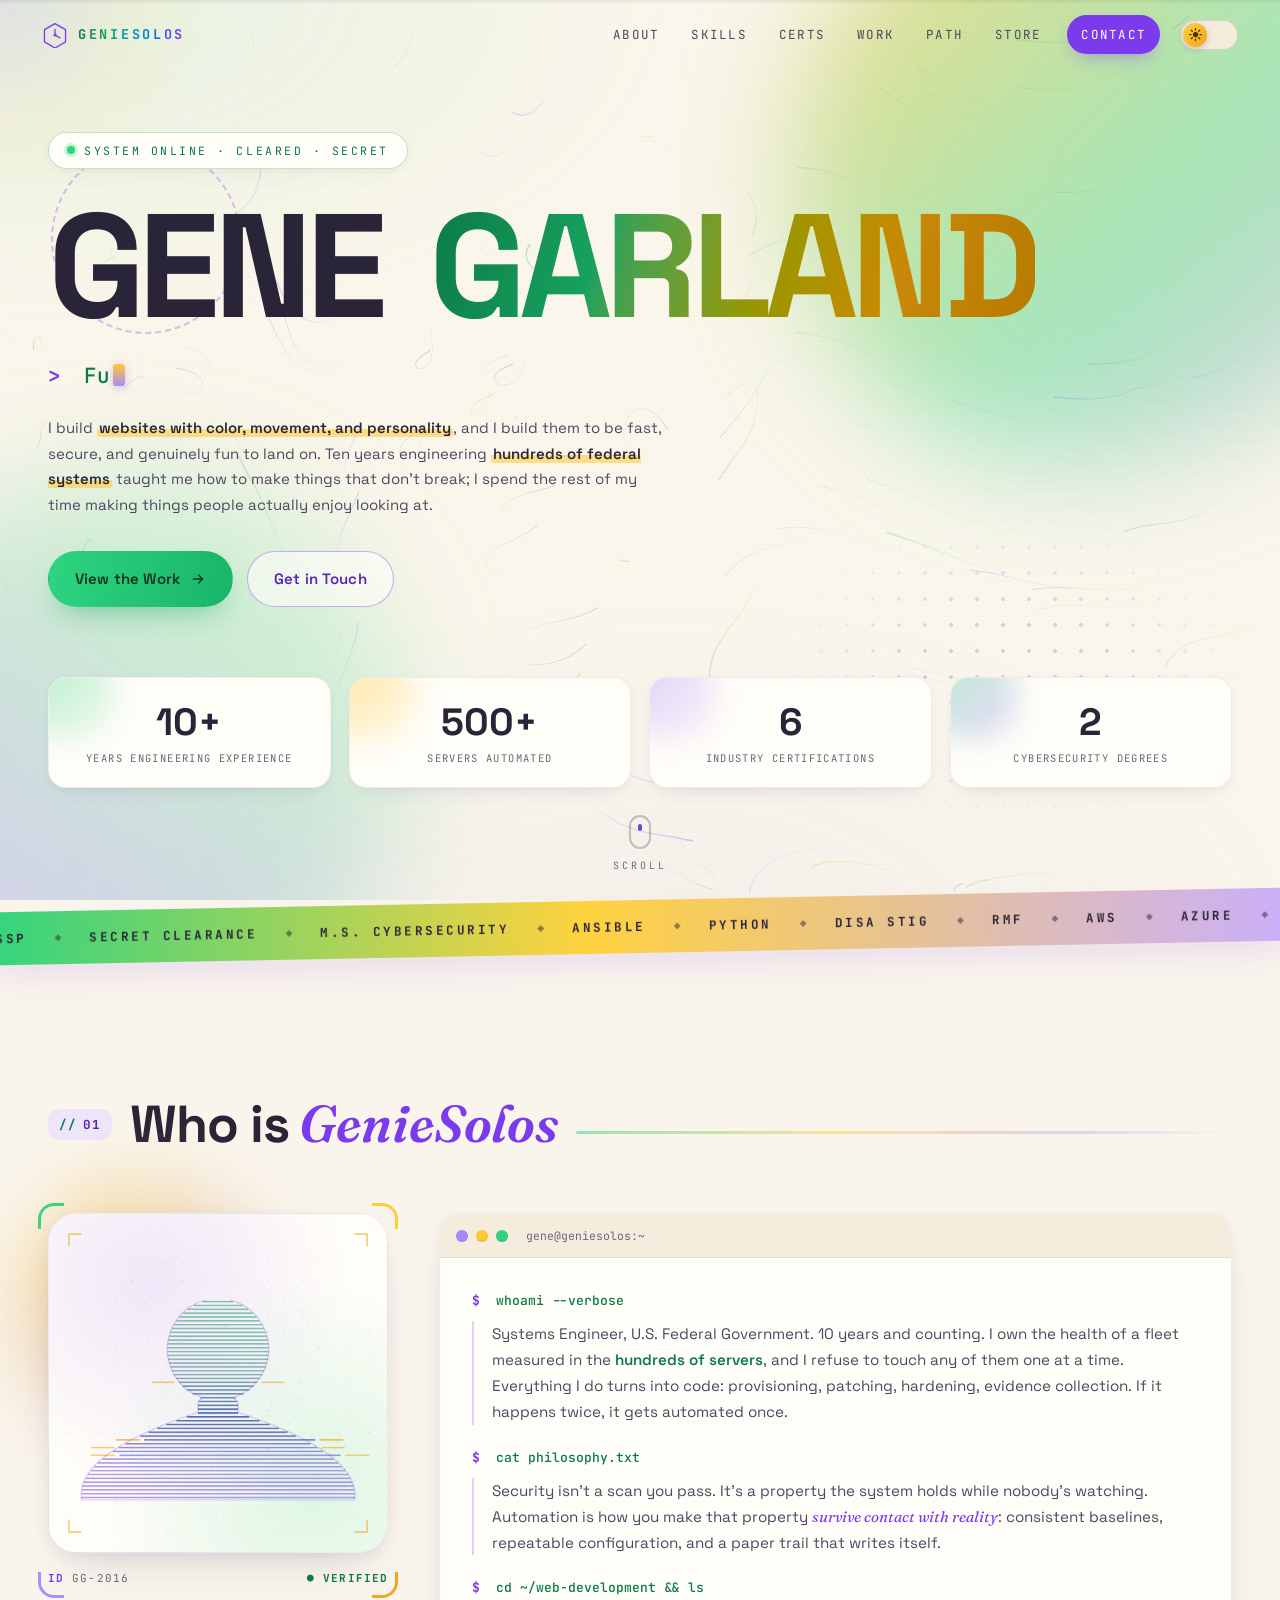
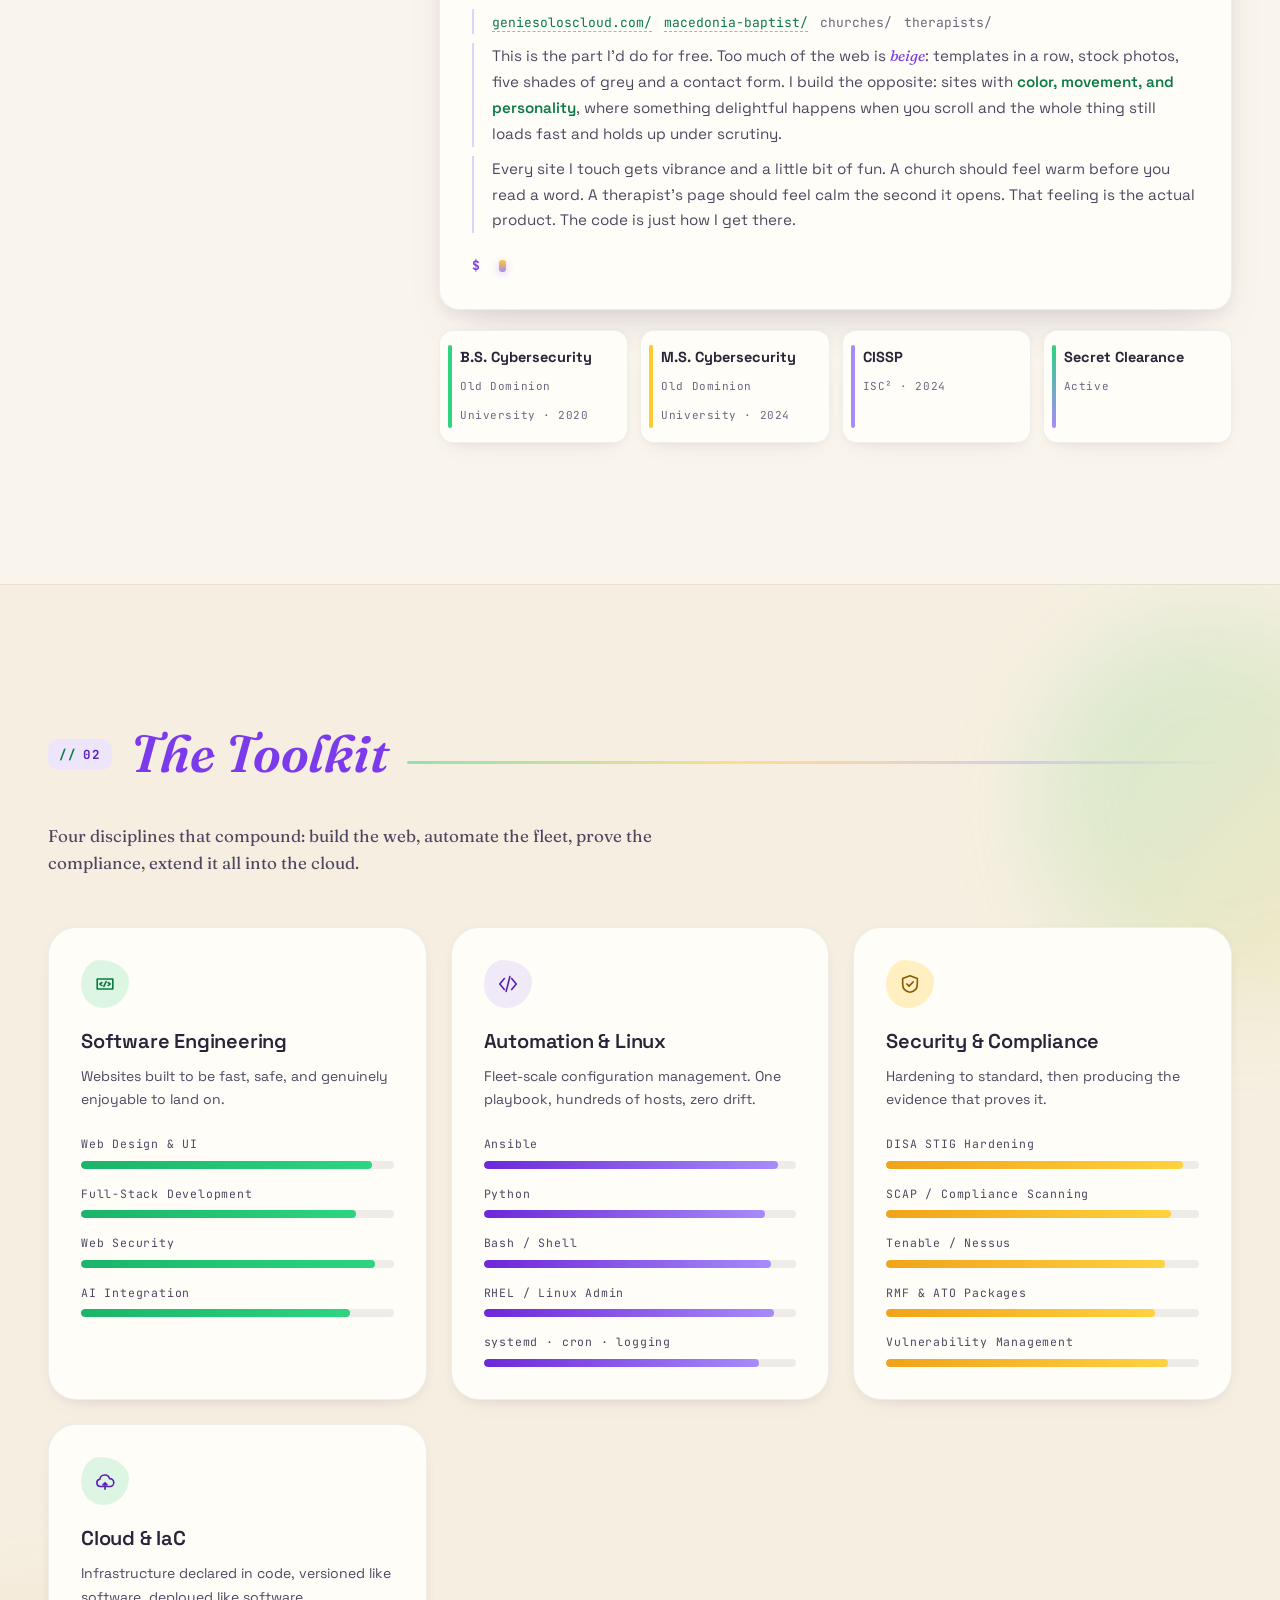
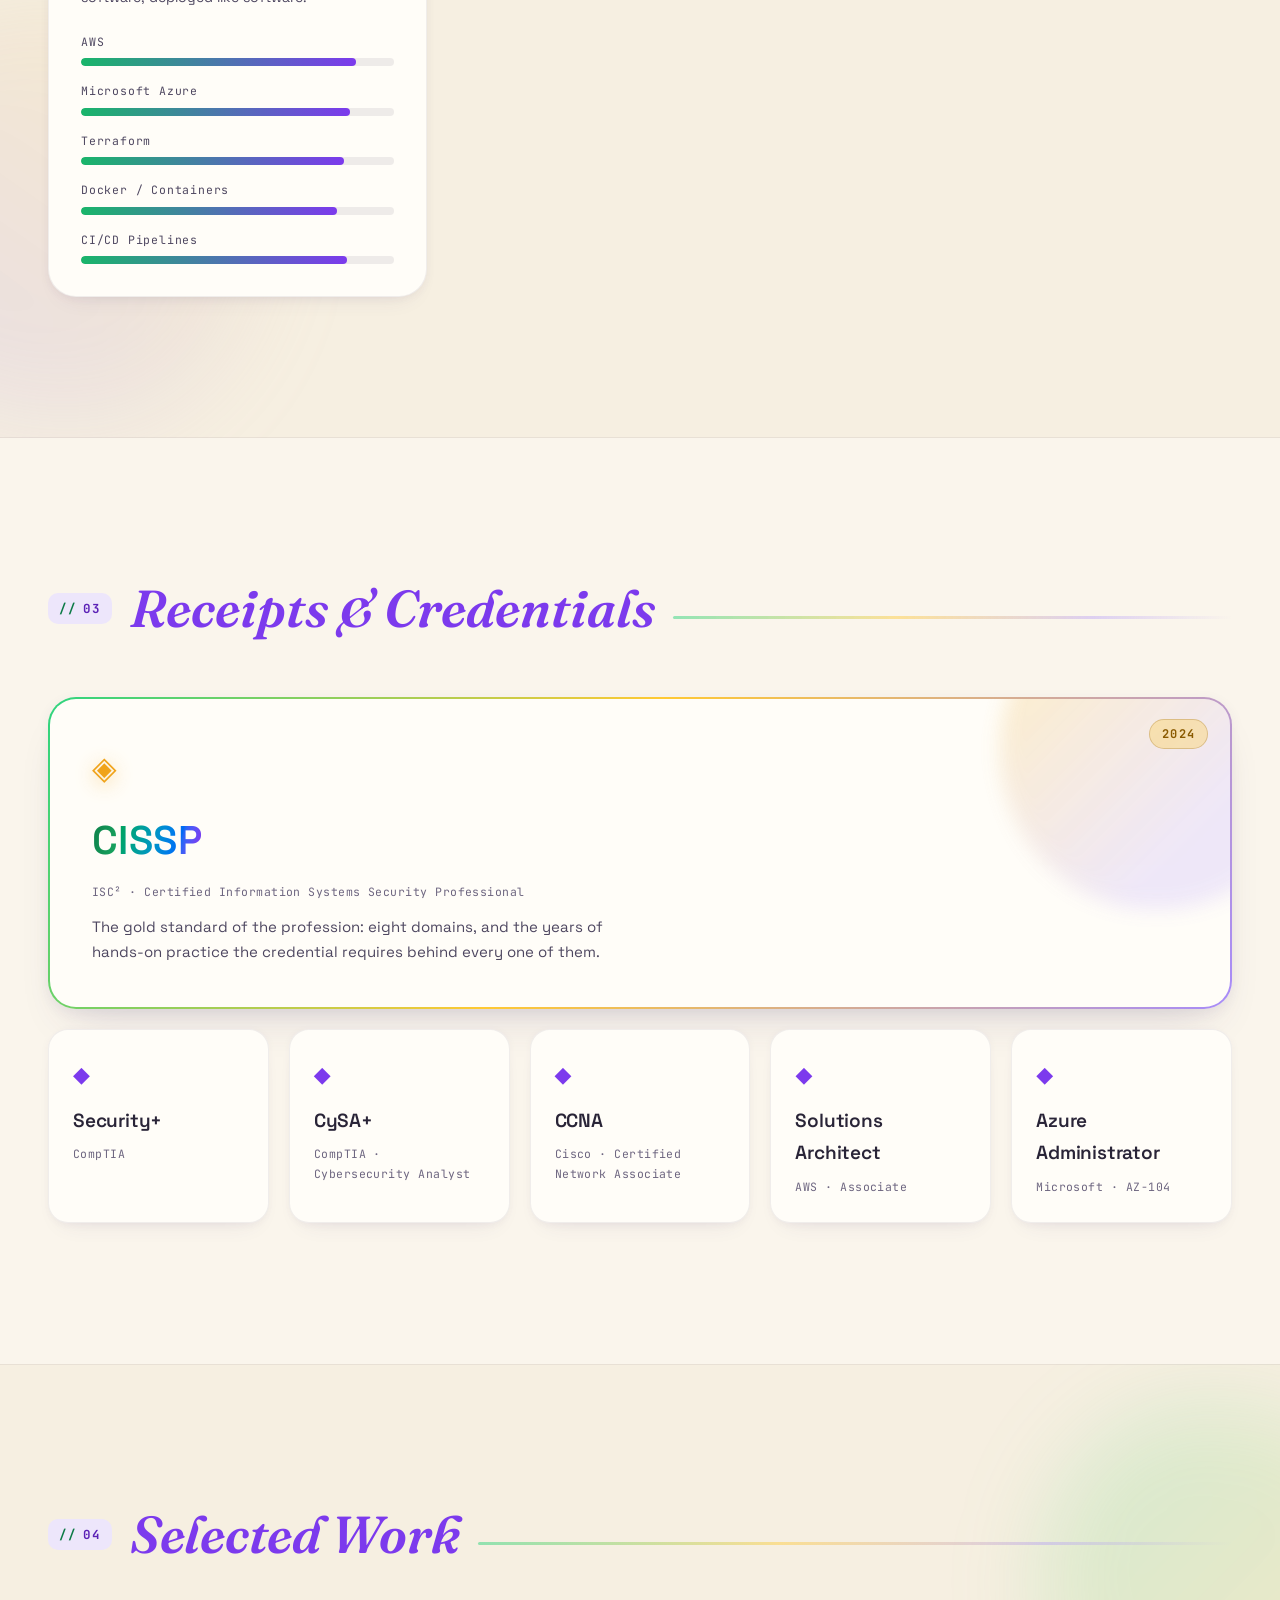
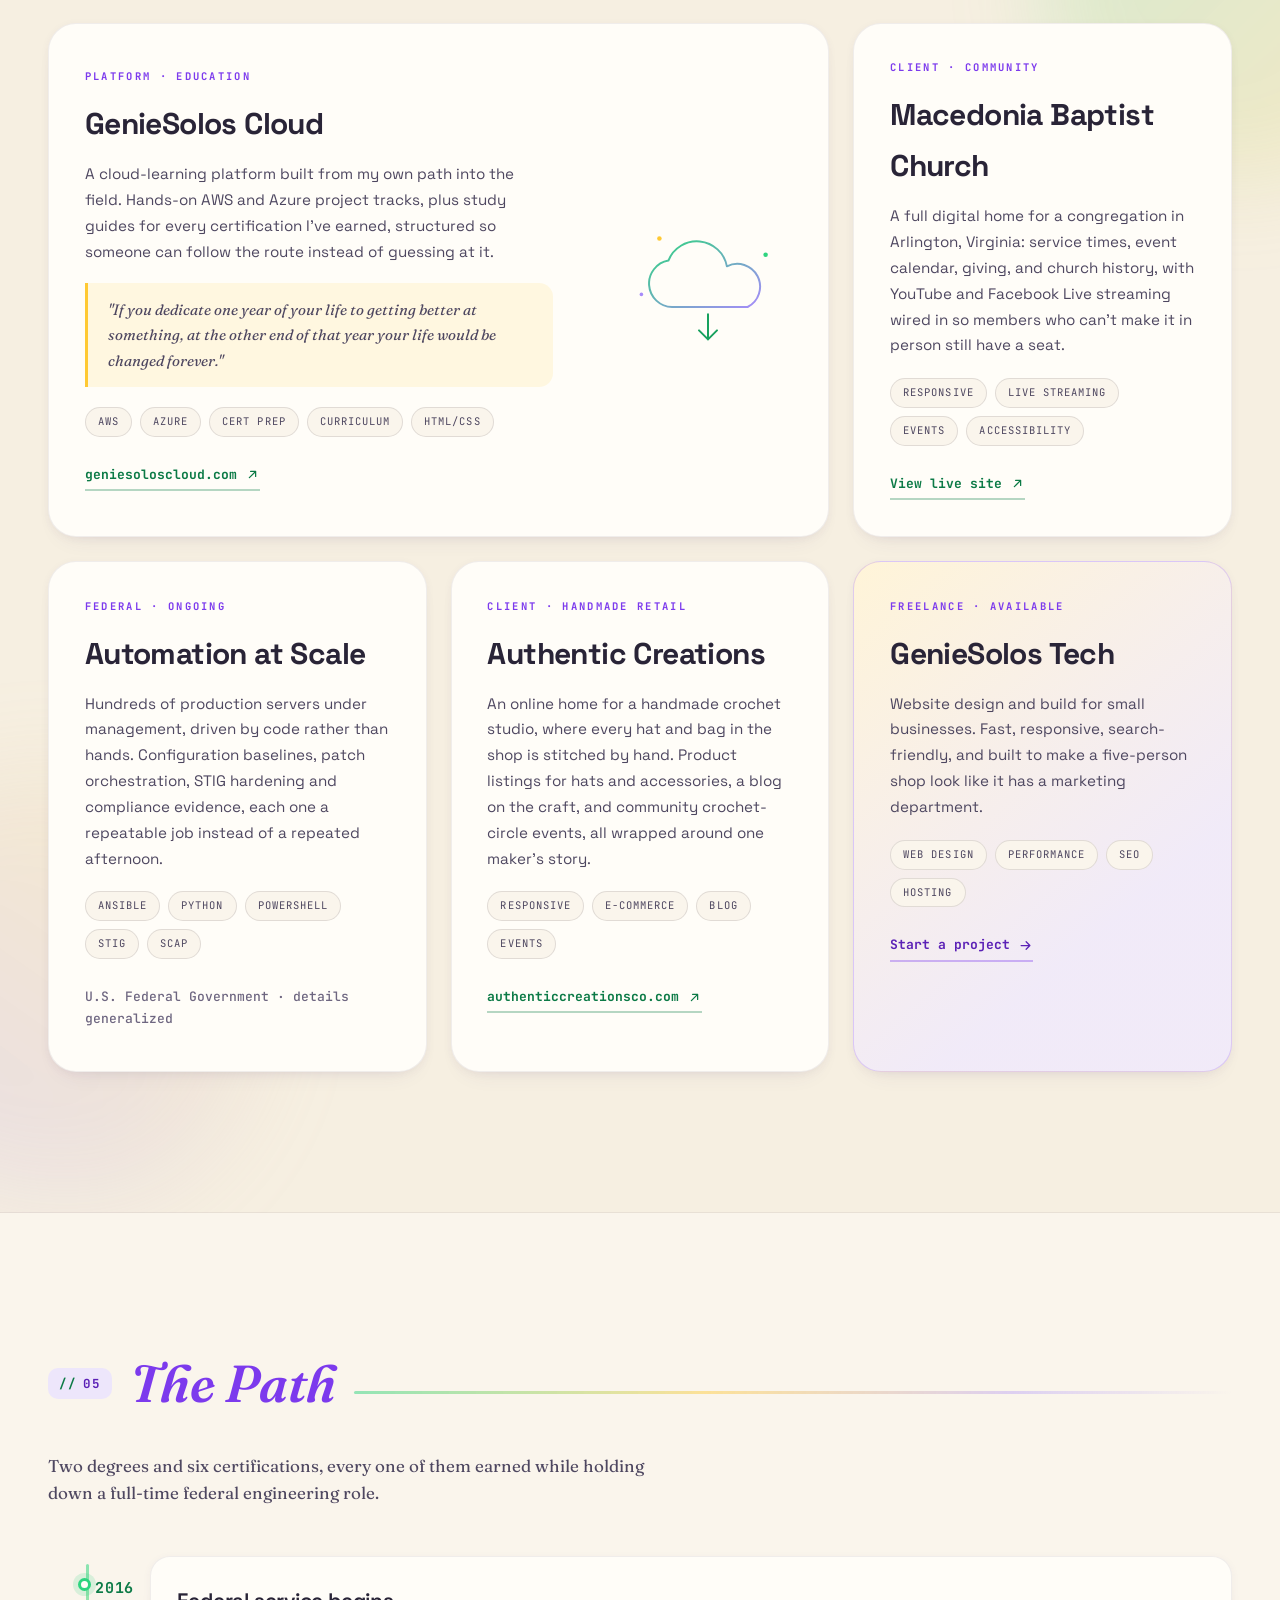
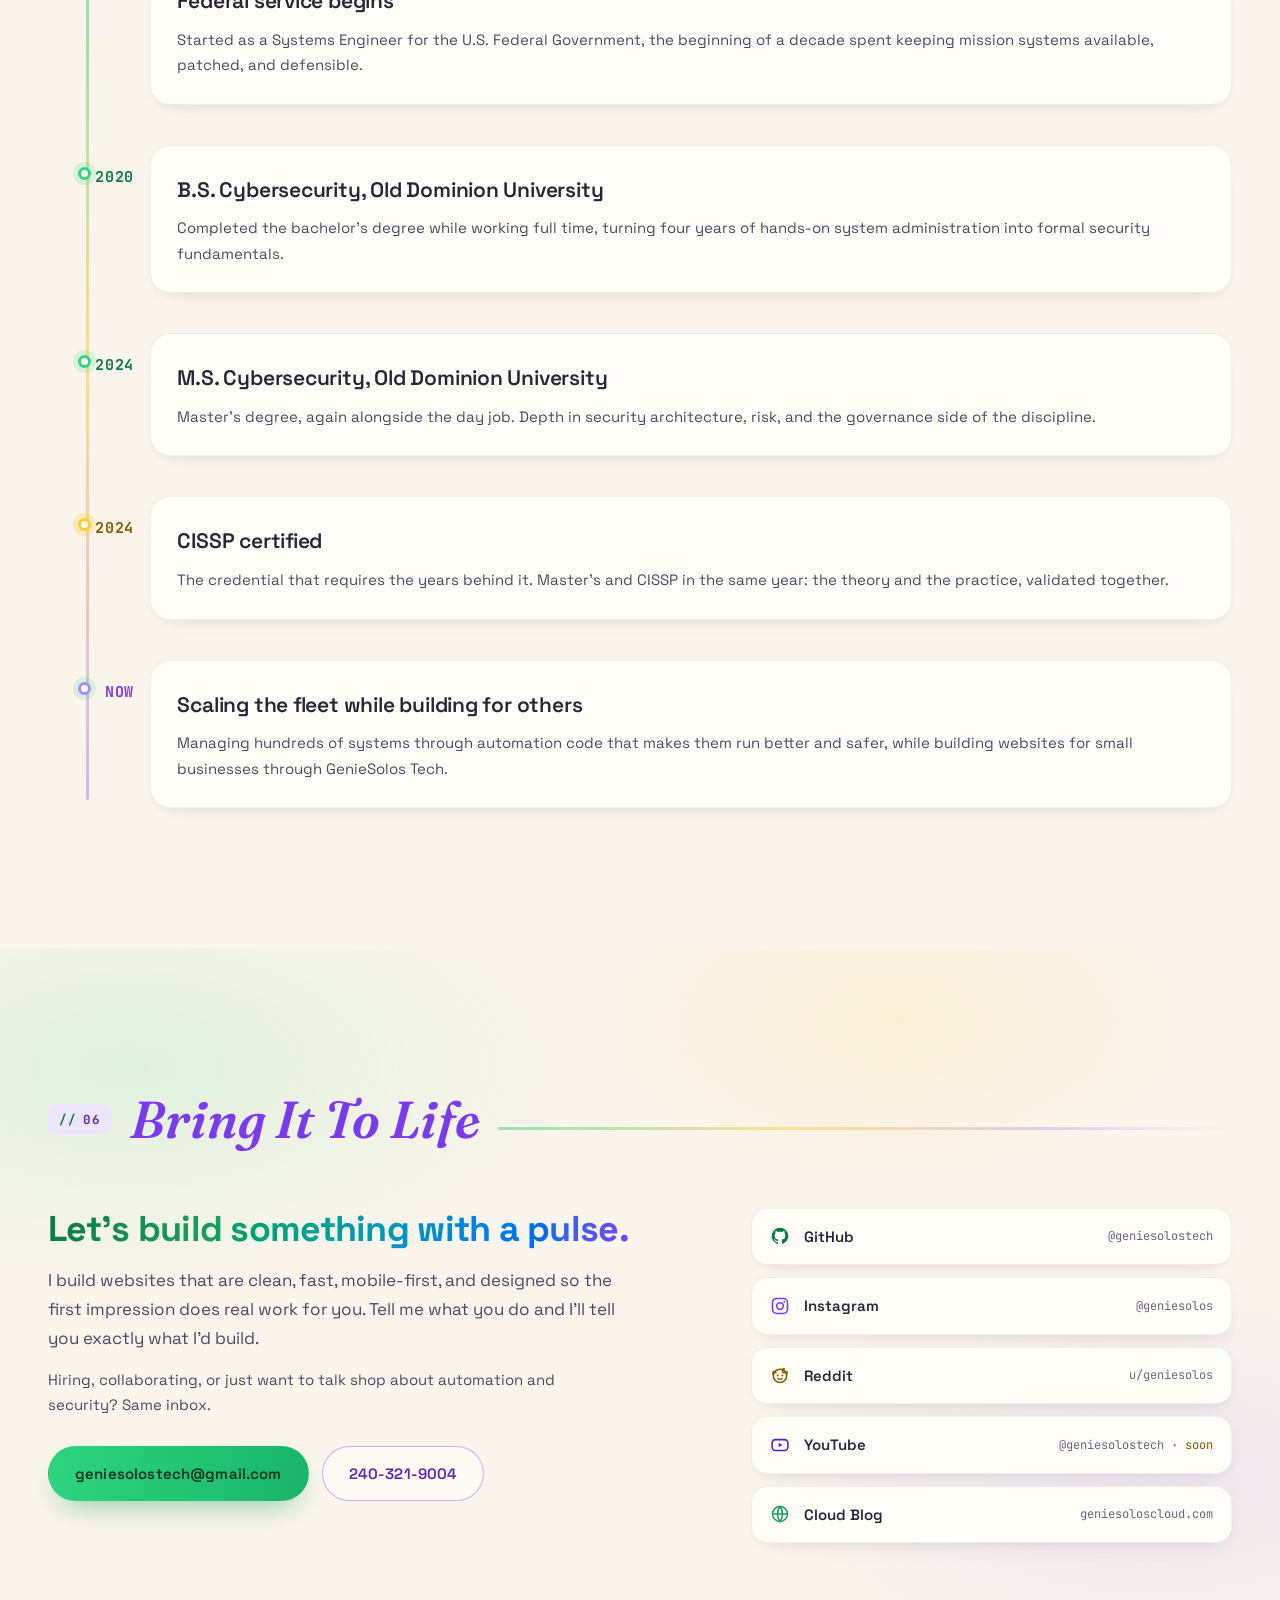
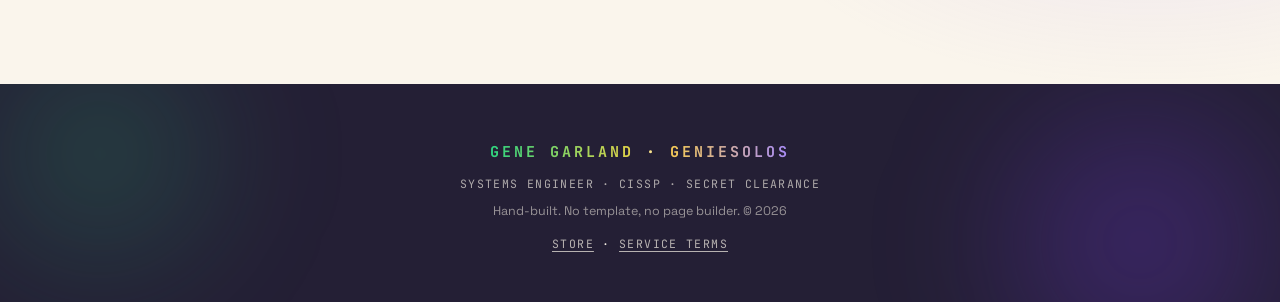
==== commit 4eb5b131: "feat: wire the store into nav, sitemap, and both deployers Co-Authored-By: Claude Fable 5 <noreply@a" ====
--- a/index.html
+++ b/index.html
@@ -53,7 +53,7 @@
      always revalidated, so changing this string reaches visitors immediately,
      which a CloudFront invalidation alone cannot do: it clears the edge, not
      the browser. Bump it whenever css or js changes materially. -->
-<link rel="stylesheet" href="css/style.css?v=20260814">
+<link rel="stylesheet" href="css/style.css?v=20260815">
 </head>
 <body>
 
@@ -97,6 +97,7 @@
     <a href="#certs"   data-nav>Certs</a>
     <a href="#work"    data-nav>Work</a>
     <a href="#path"    data-nav>Path</a>
+    <a href="store"    data-nav>Store</a>
     <a href="#contact" data-nav class="nav__cta">Contact</a>
   </nav>
 
@@ -639,7 +640,7 @@
     <p class="foot__sig">GENE&nbsp;GARLAND <span>·</span> GENIESOLOS</p>
     <p class="foot__meta">Systems Engineer · CISSP · Secret Clearance</p>
     <p class="foot__built">Hand-built. No template, no page builder. <span id="year"></span></p>
-    <p class="foot__legal"><a href="terms">Service Terms</a></p>
+    <p class="foot__legal"><a href="store">Store</a> · <a href="terms">Service Terms</a></p>
   </div>
 </footer>
 
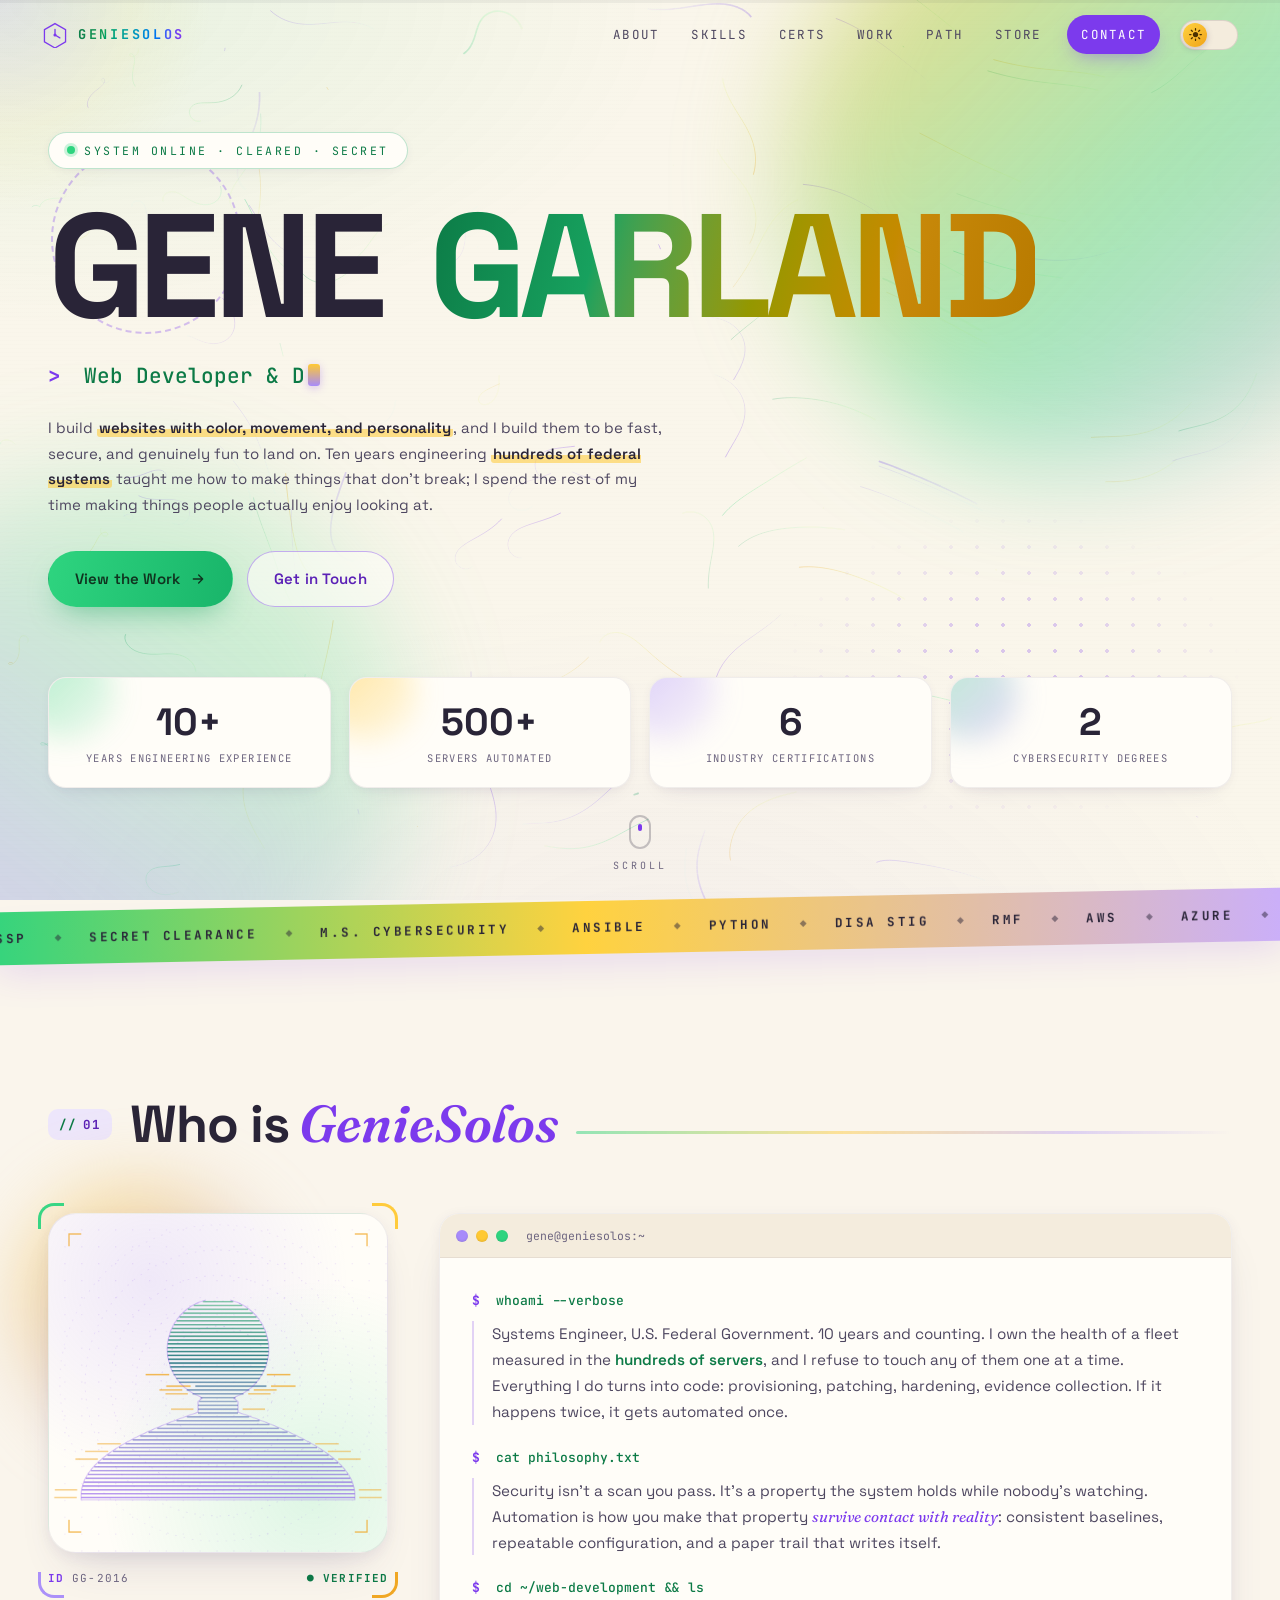
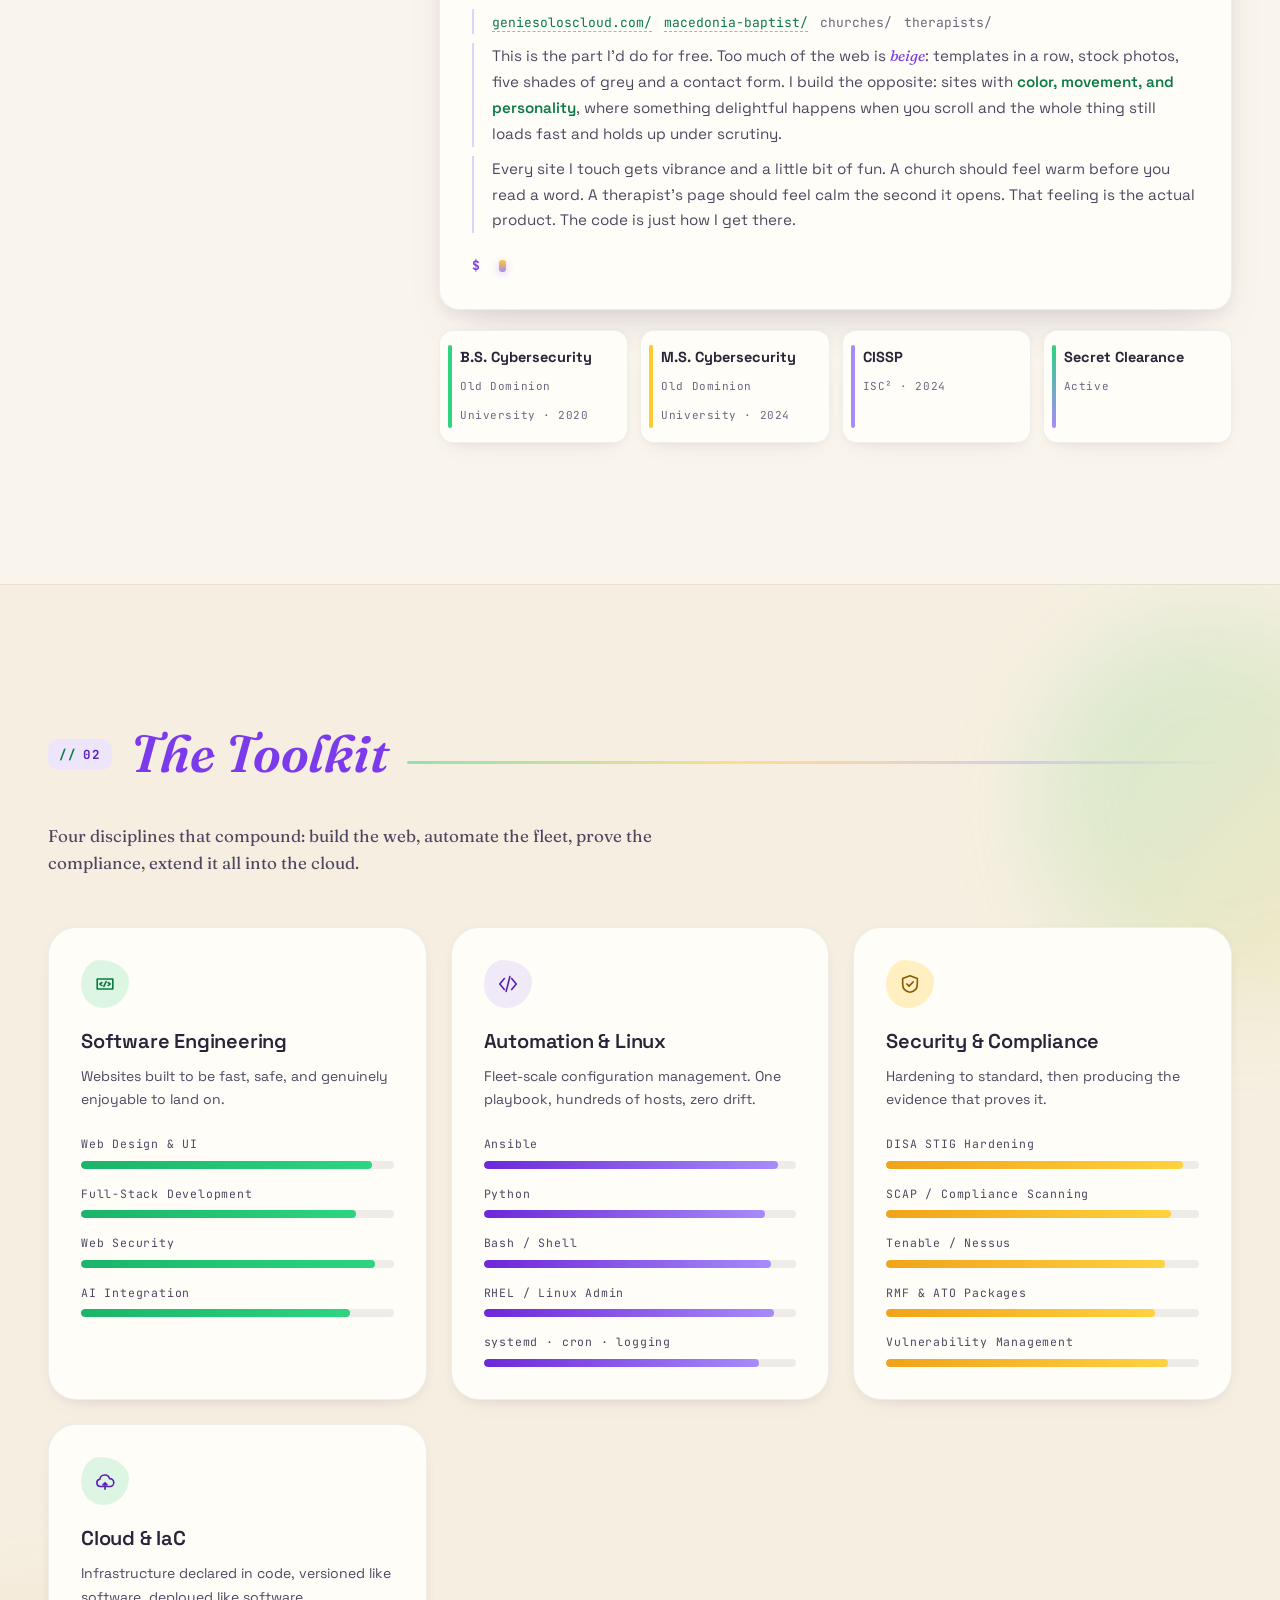
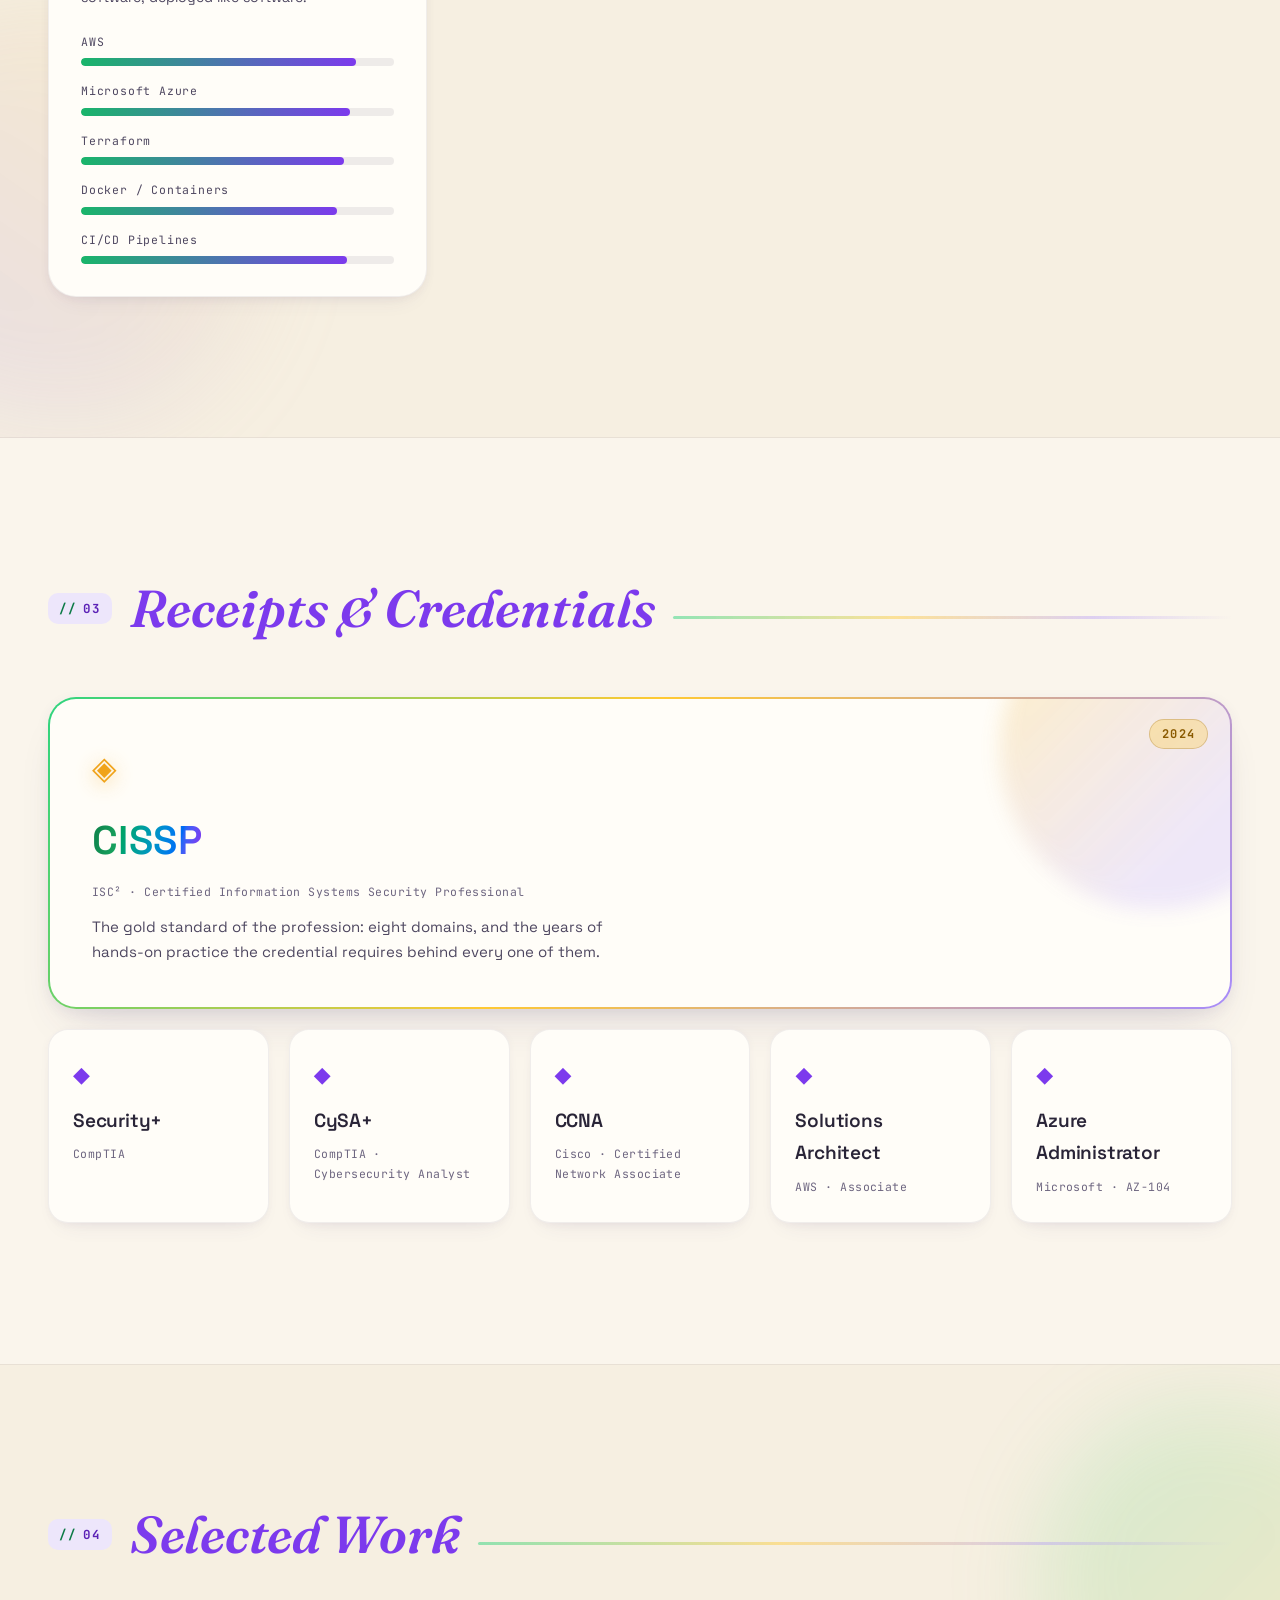
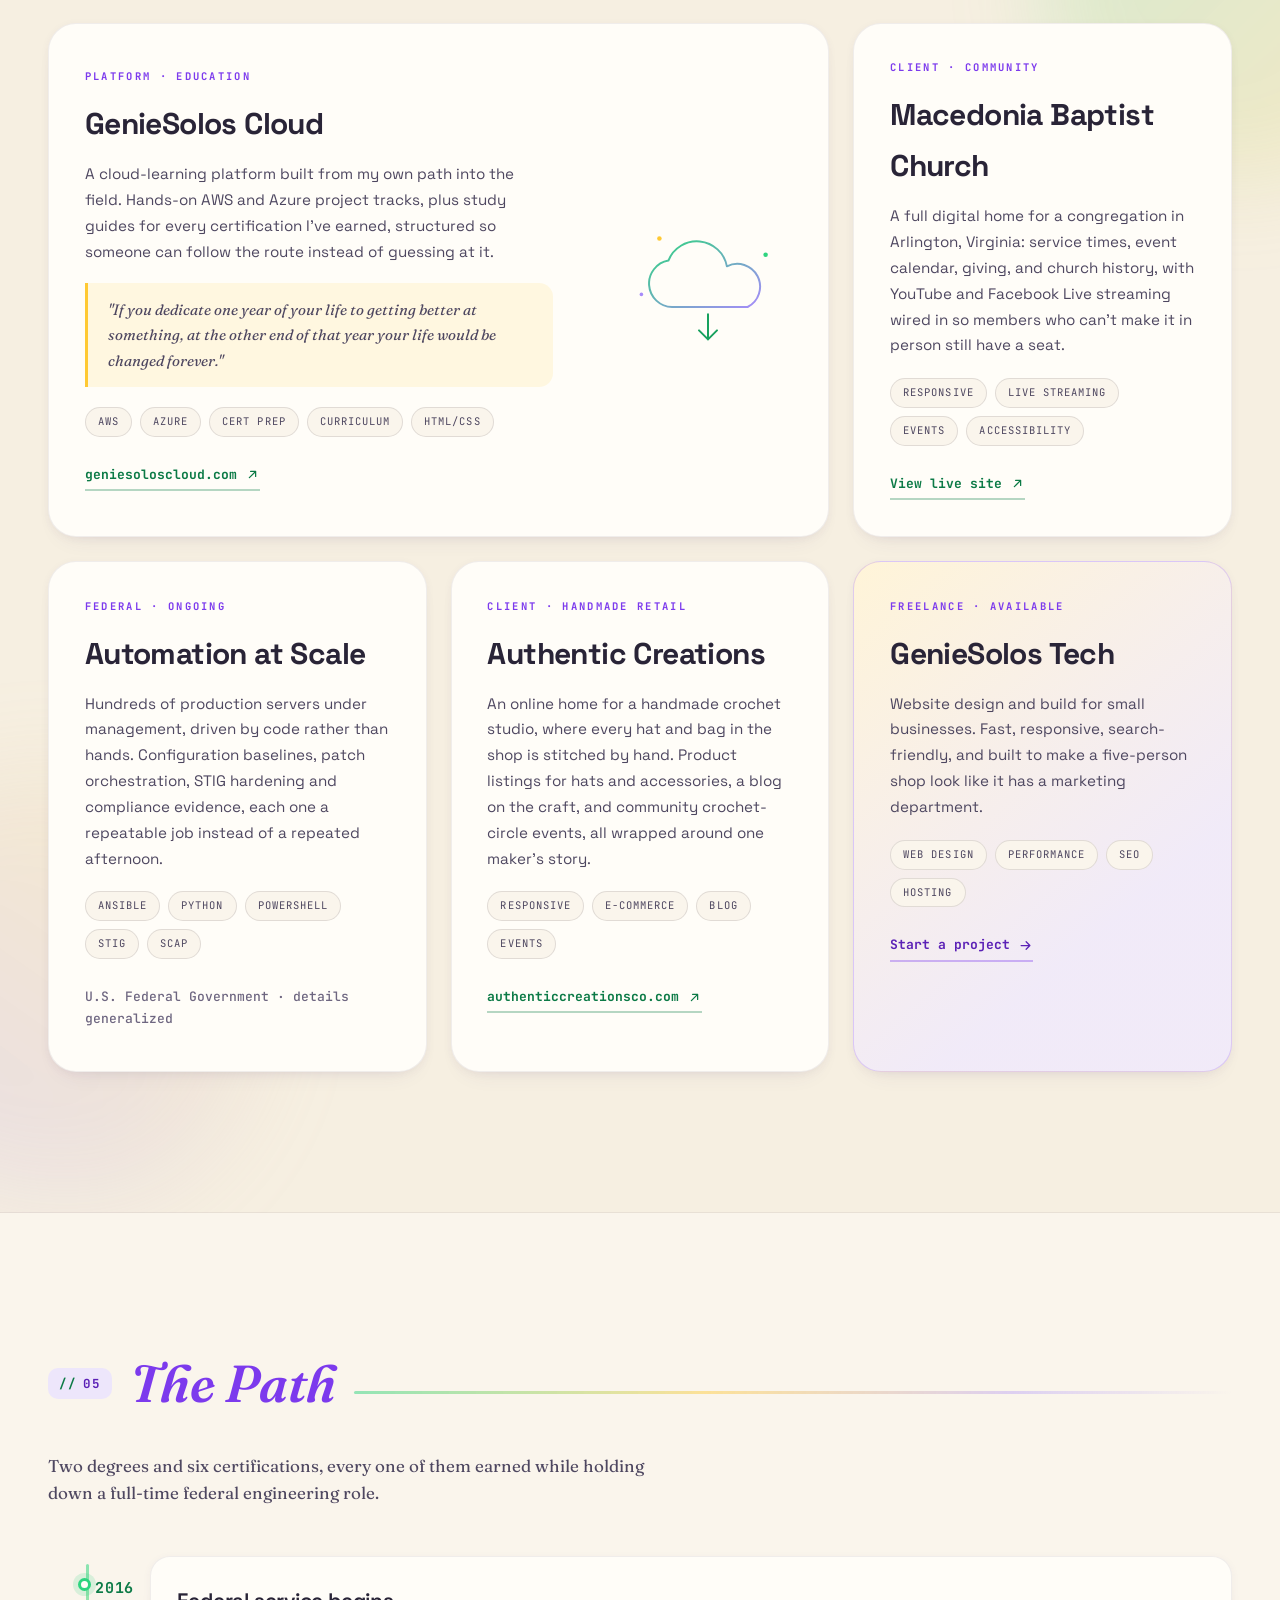
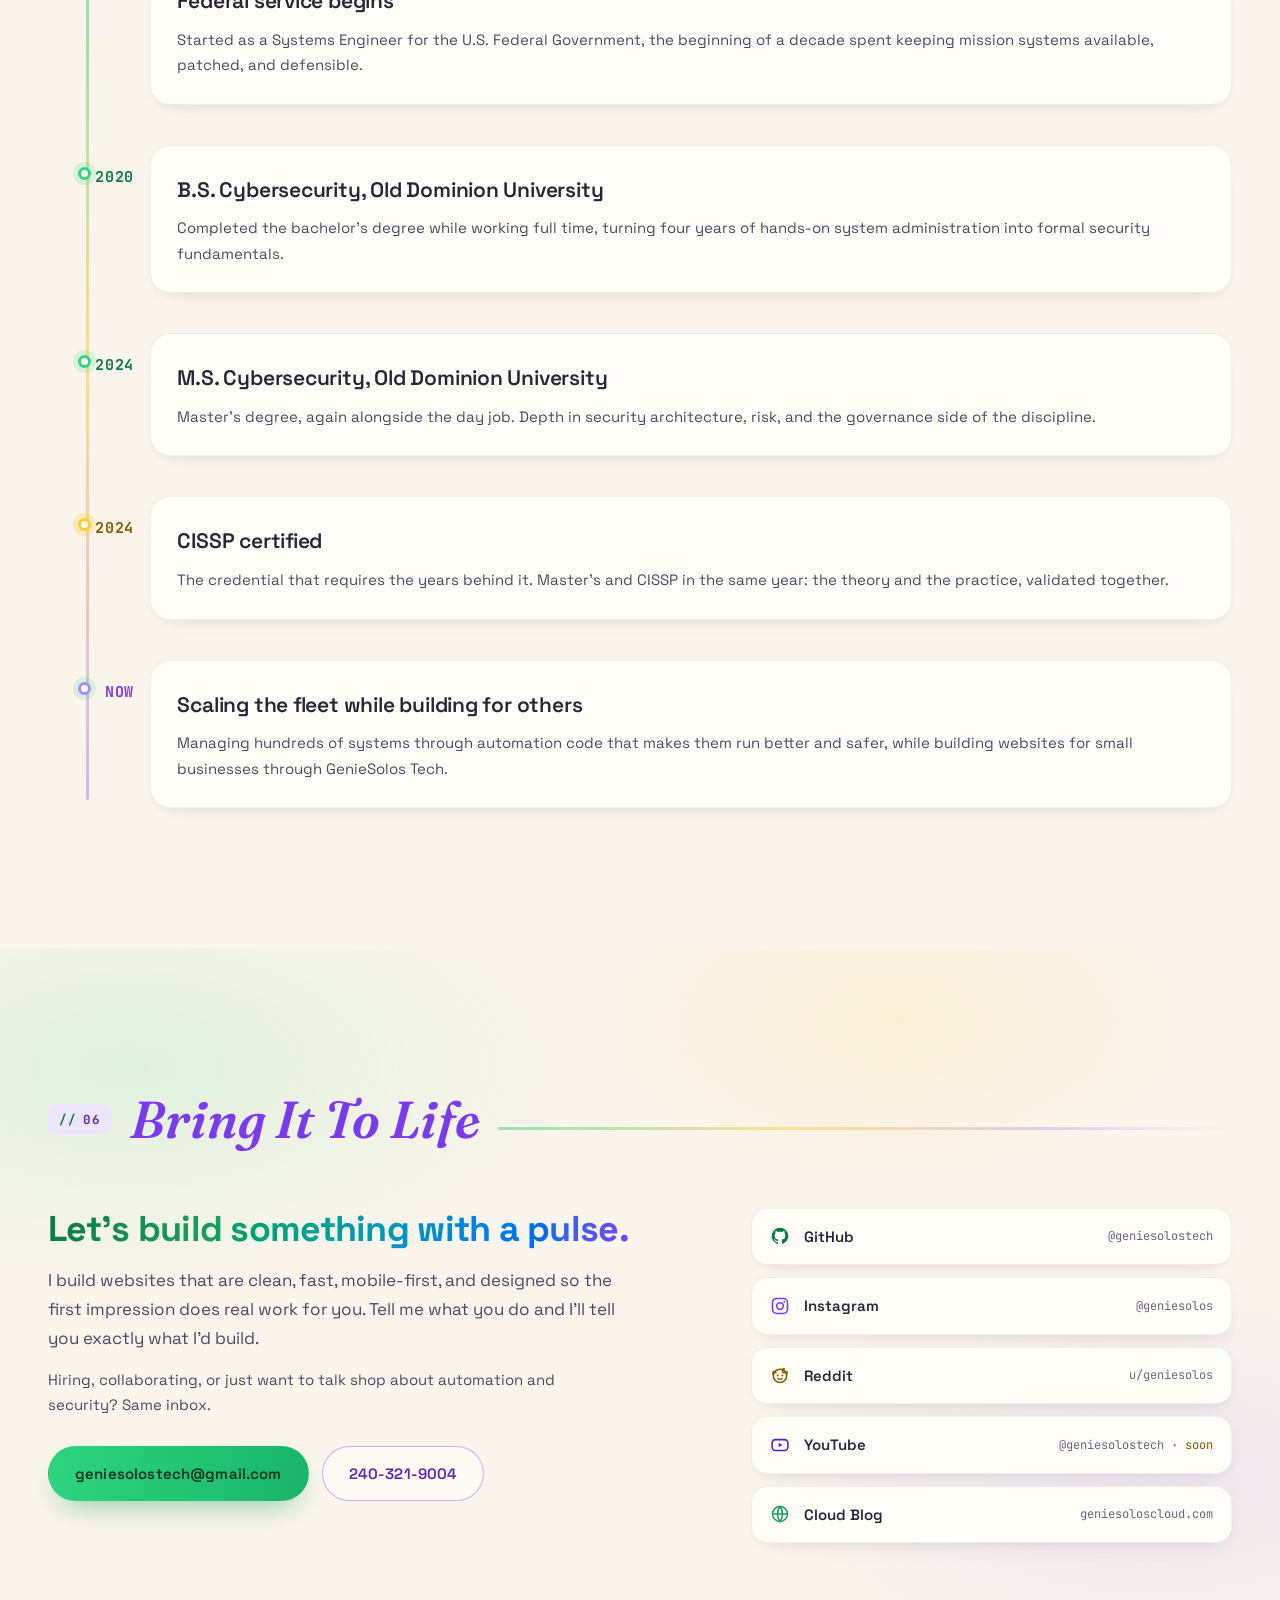
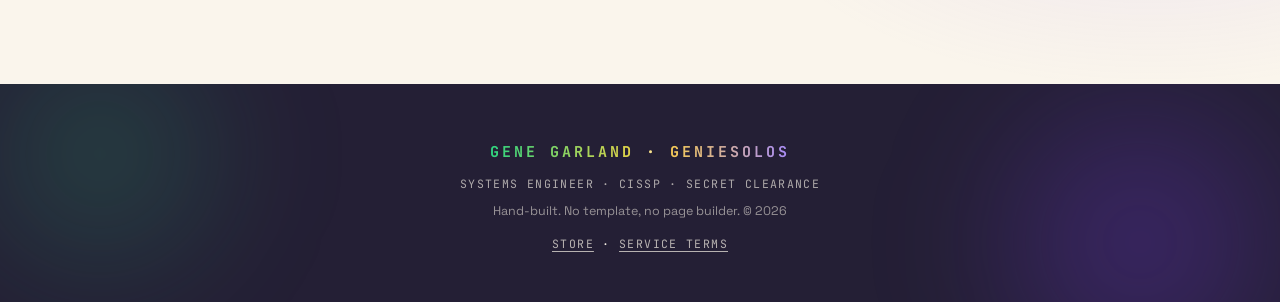
==== commit a8900f43: "fix: keep scrollspy over in-page anchors only, not the Store link The Store nav link's href is not a" ====
--- a/index.html
+++ b/index.html
@@ -648,6 +648,6 @@
   <svg viewBox="0 0 24 24" width="18" height="18" aria-hidden="true"><path d="M12 19V5M6 11l6-6 6 6" fill="none" stroke="currentColor" stroke-width="2" stroke-linecap="round" stroke-linejoin="round"/></svg>
 </button>
 
-<script src="js/main.js?v=20260806"></script>
+<script src="js/main.js?v=20260815"></script>
 </body>
 </html>
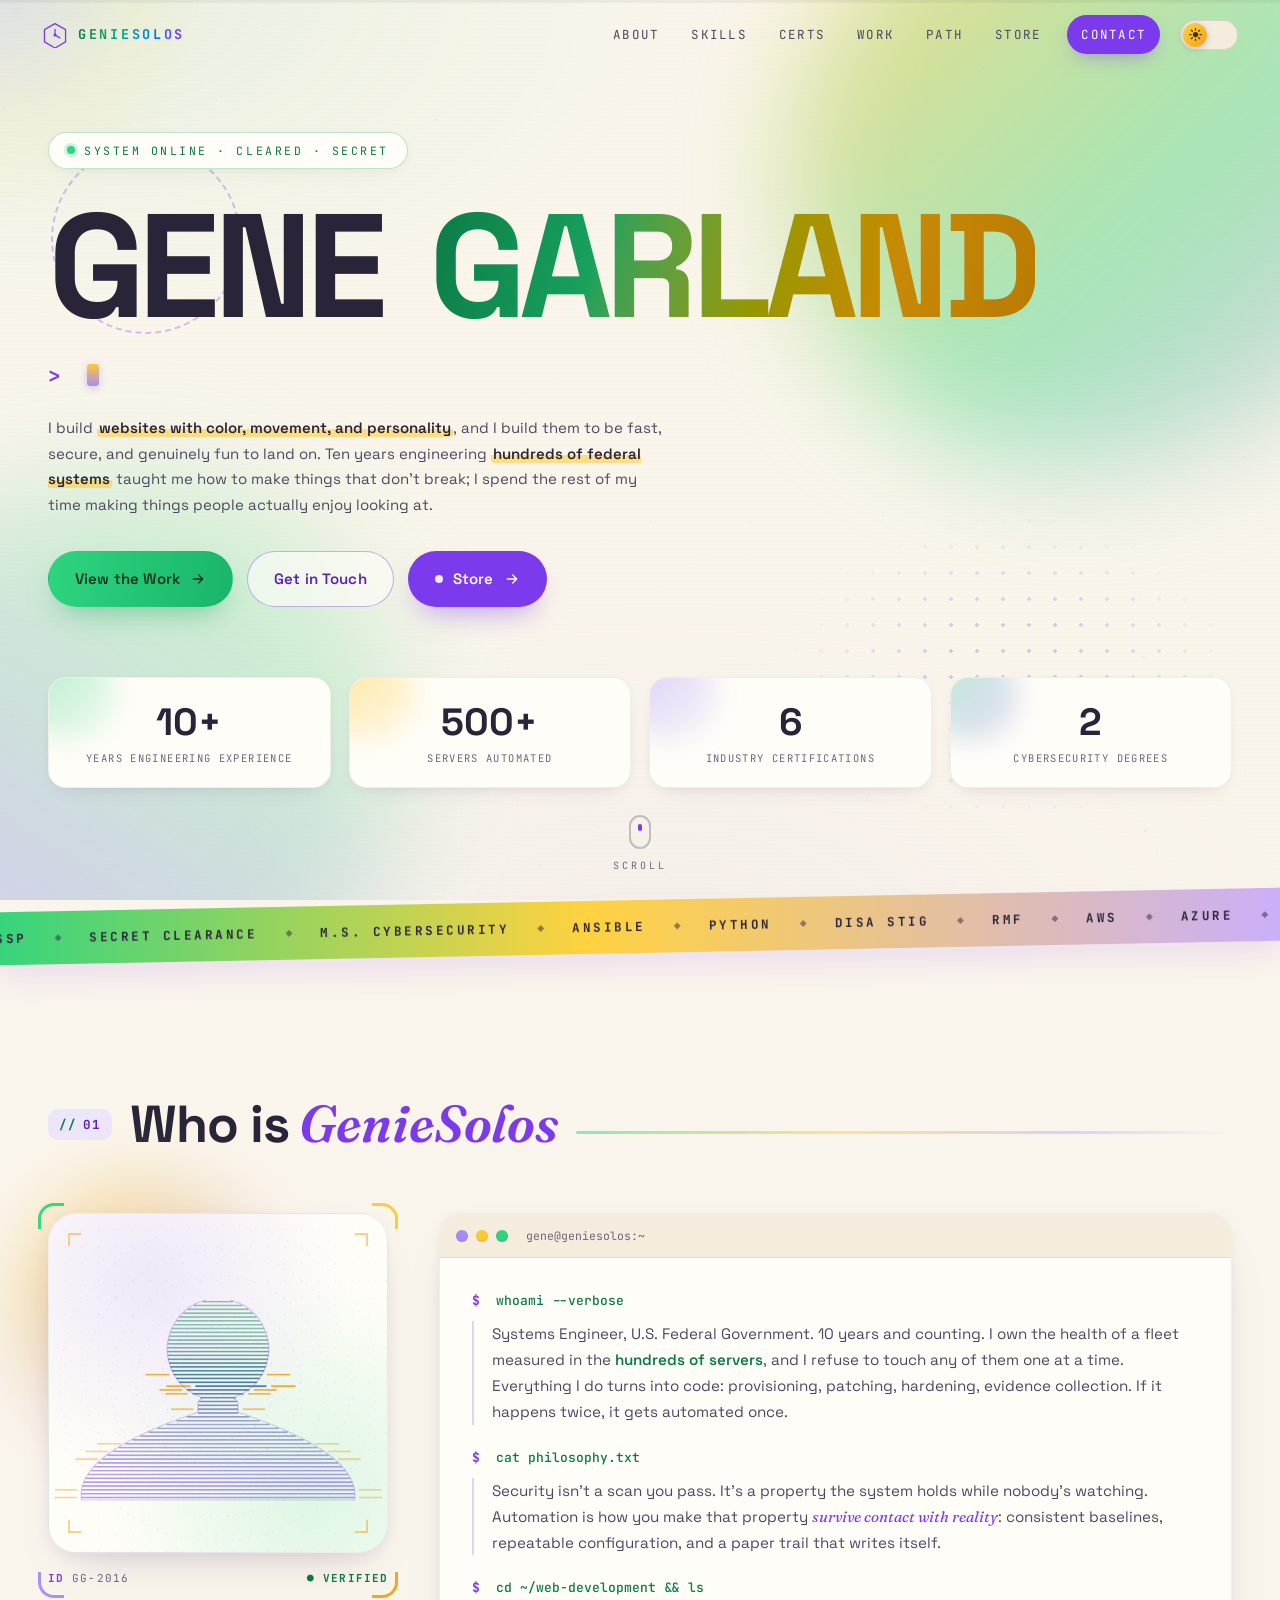
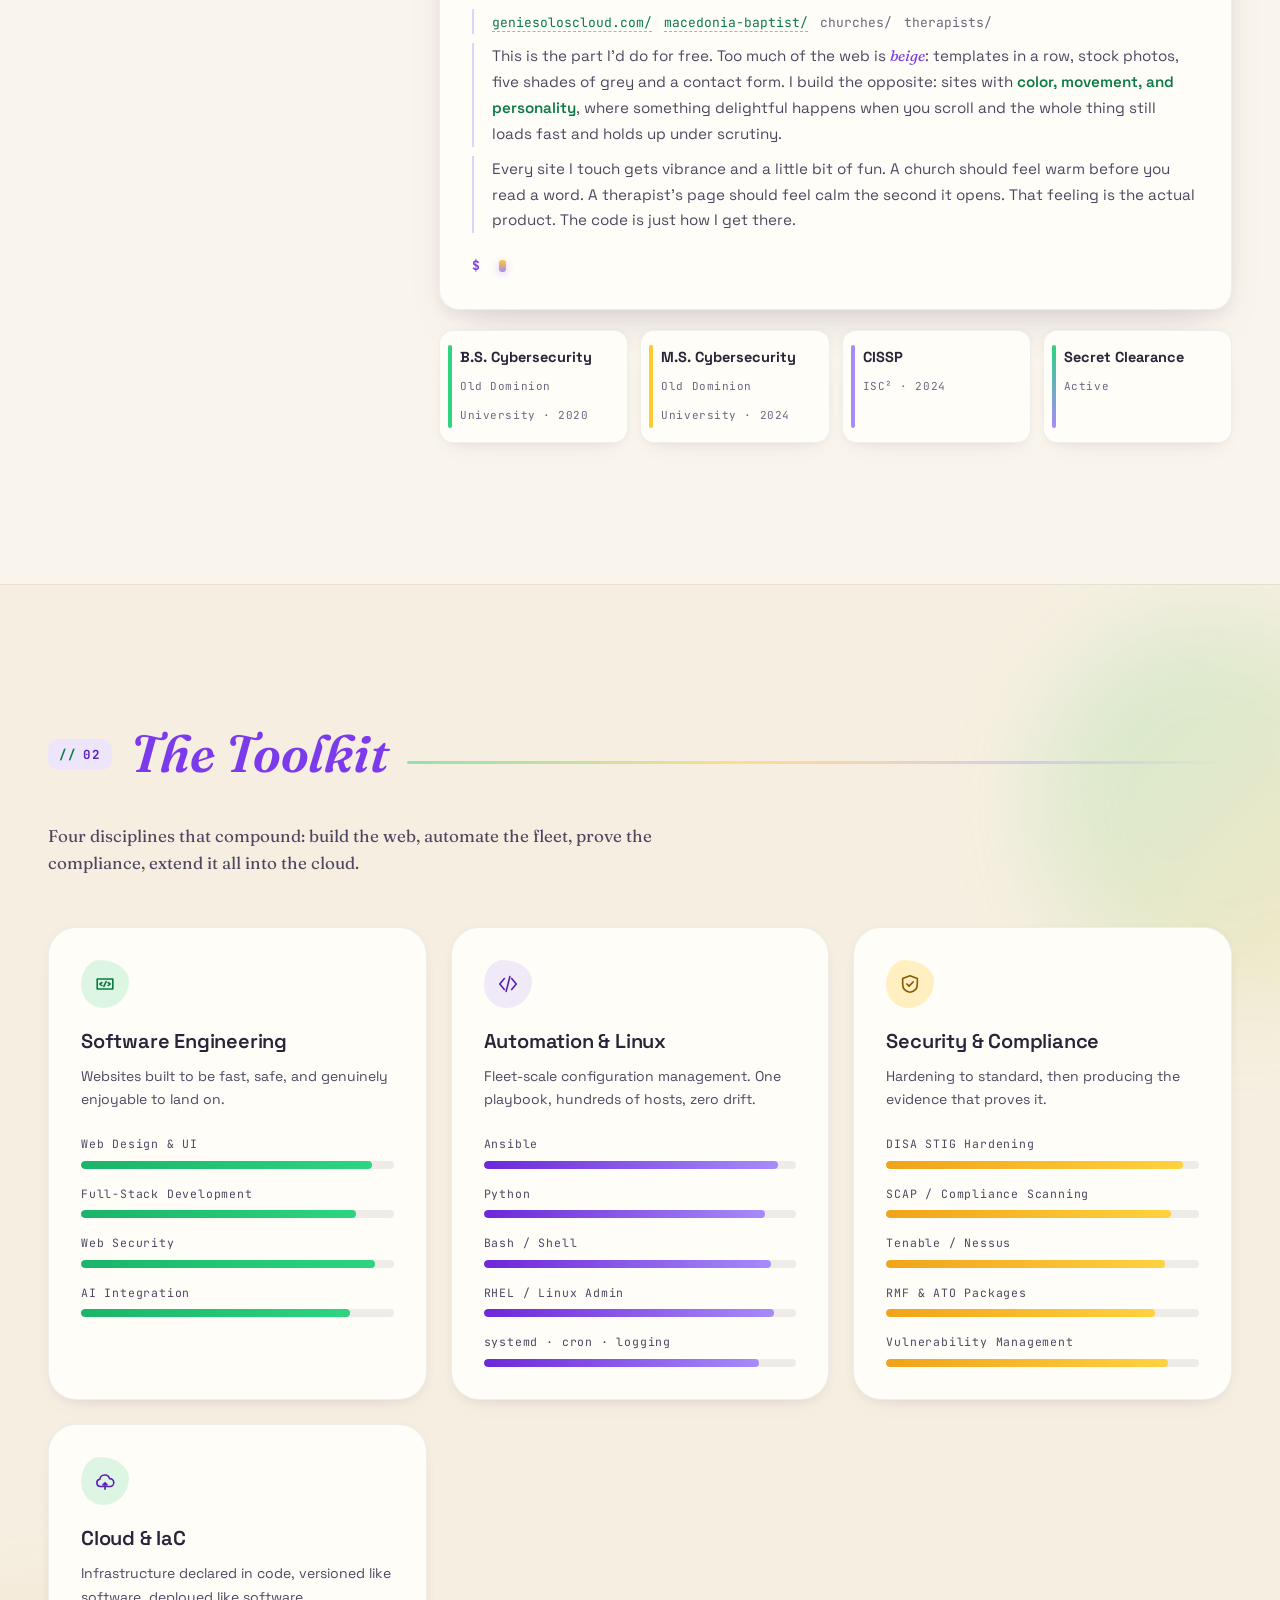
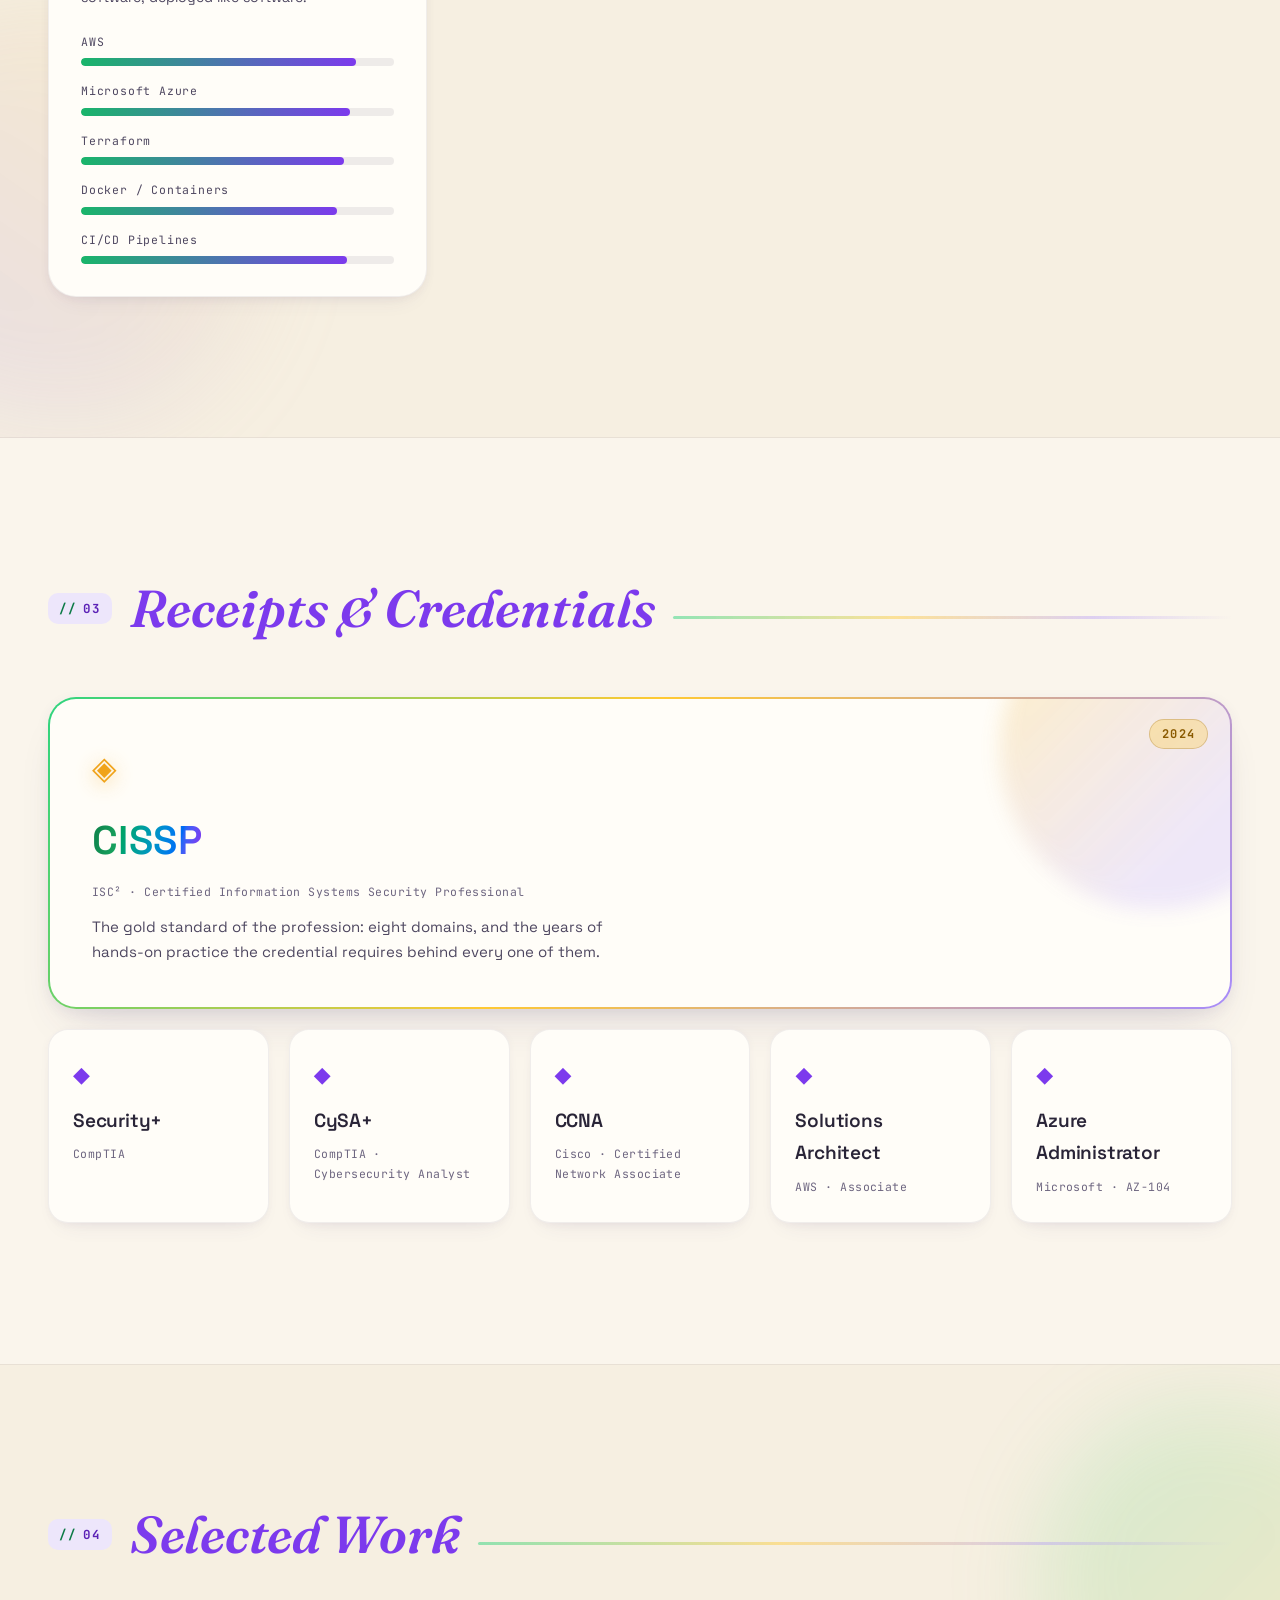
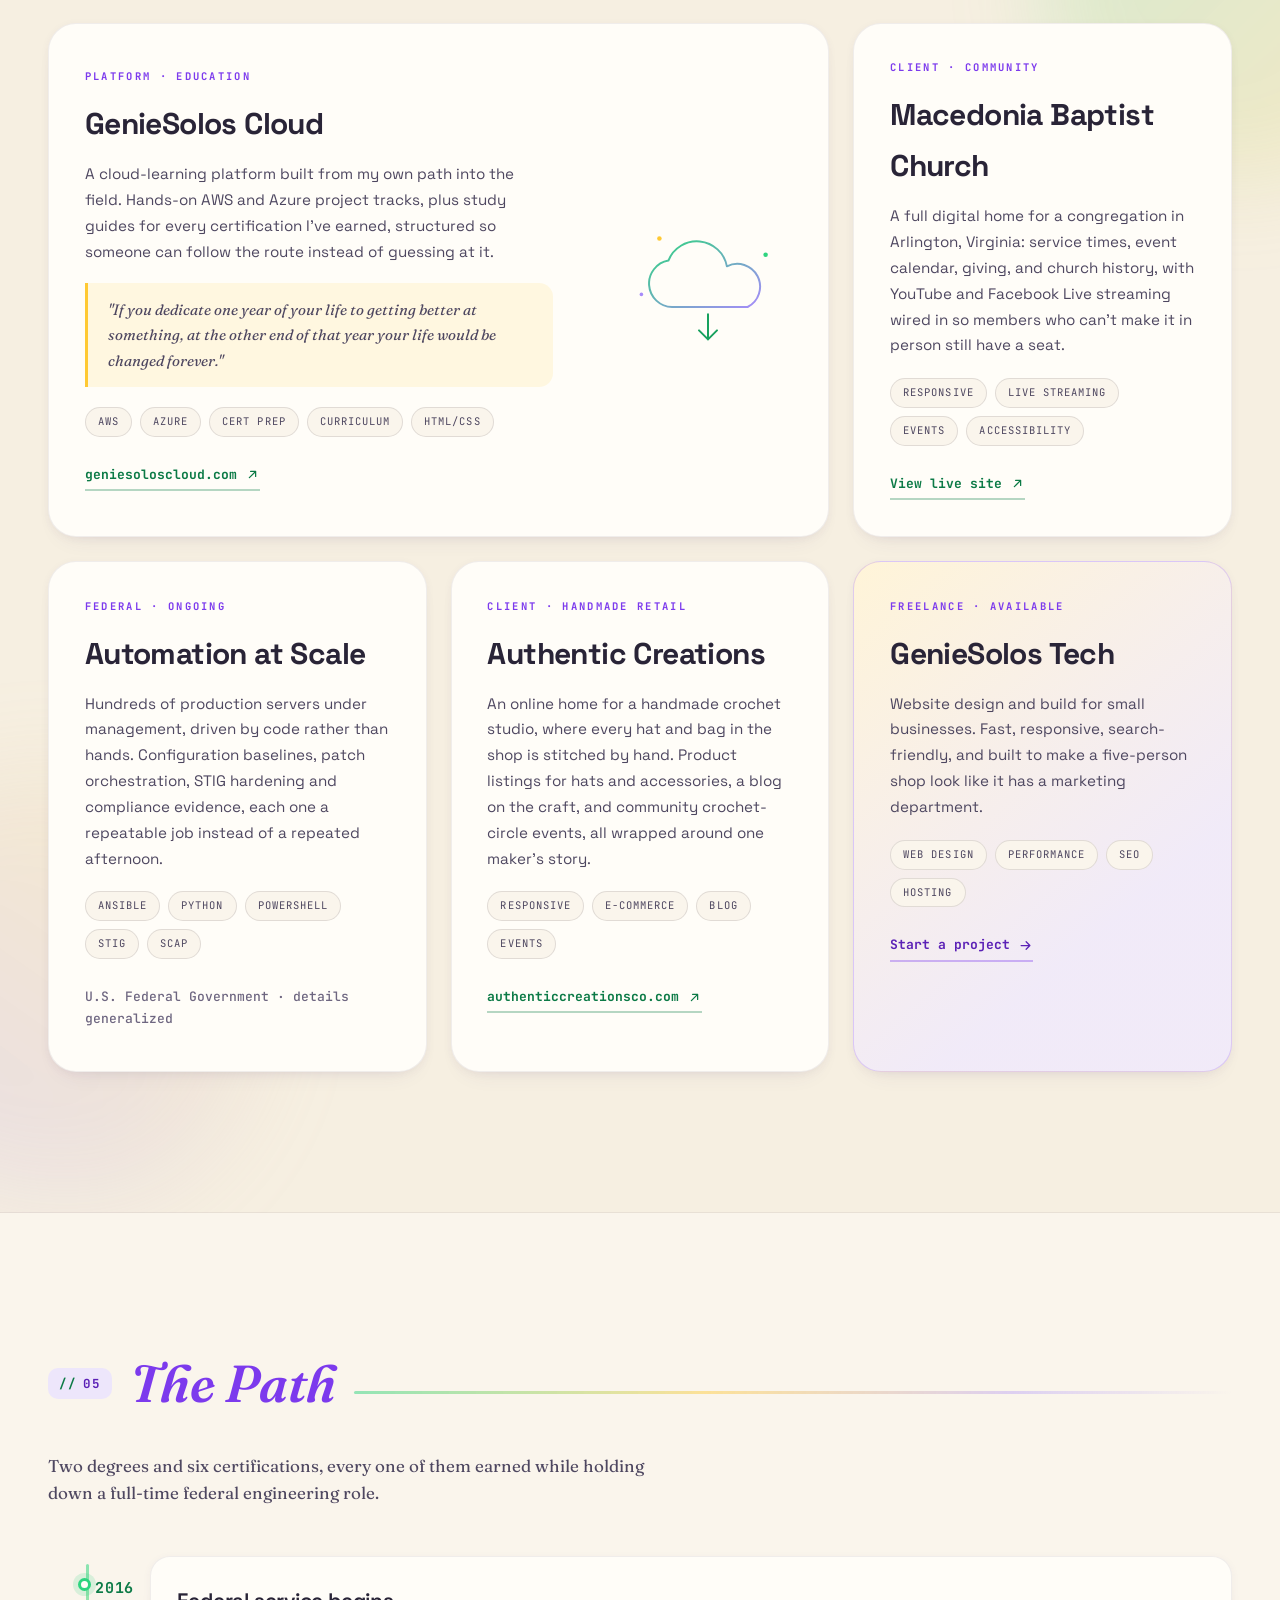
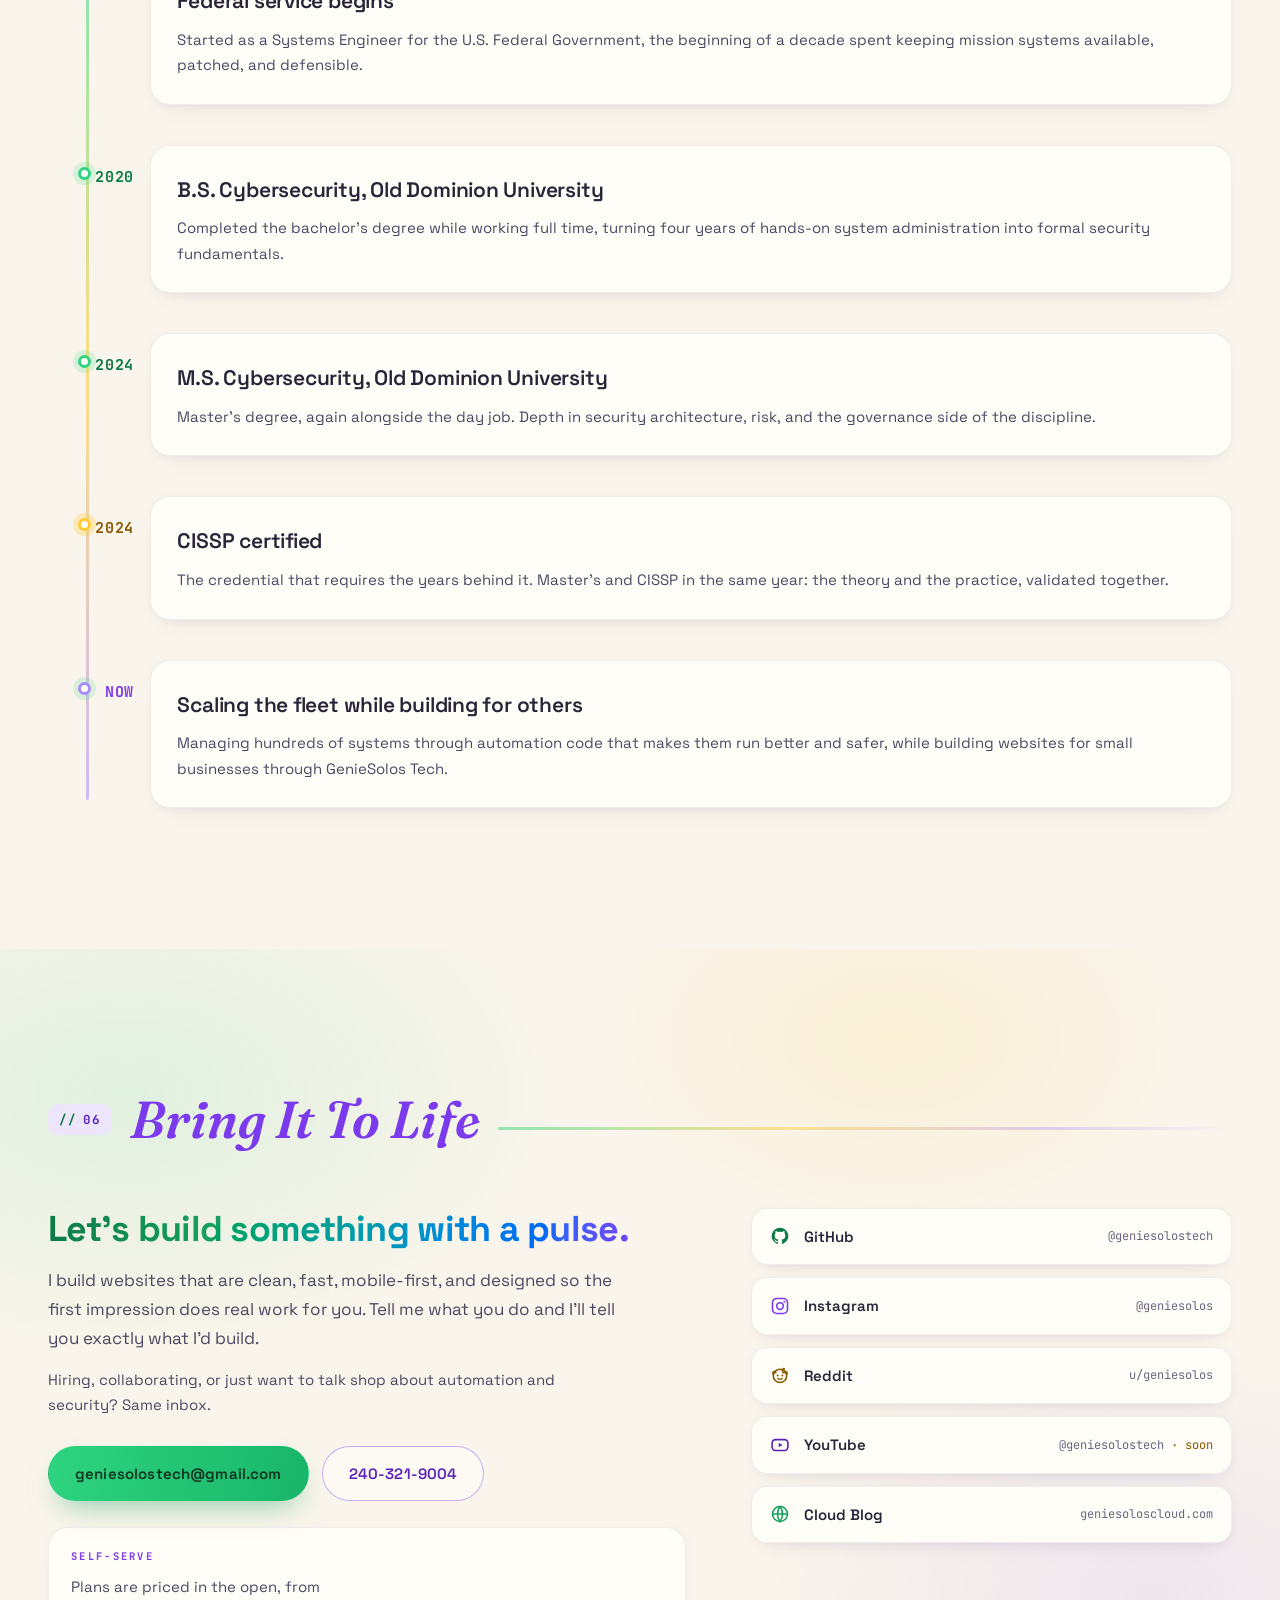
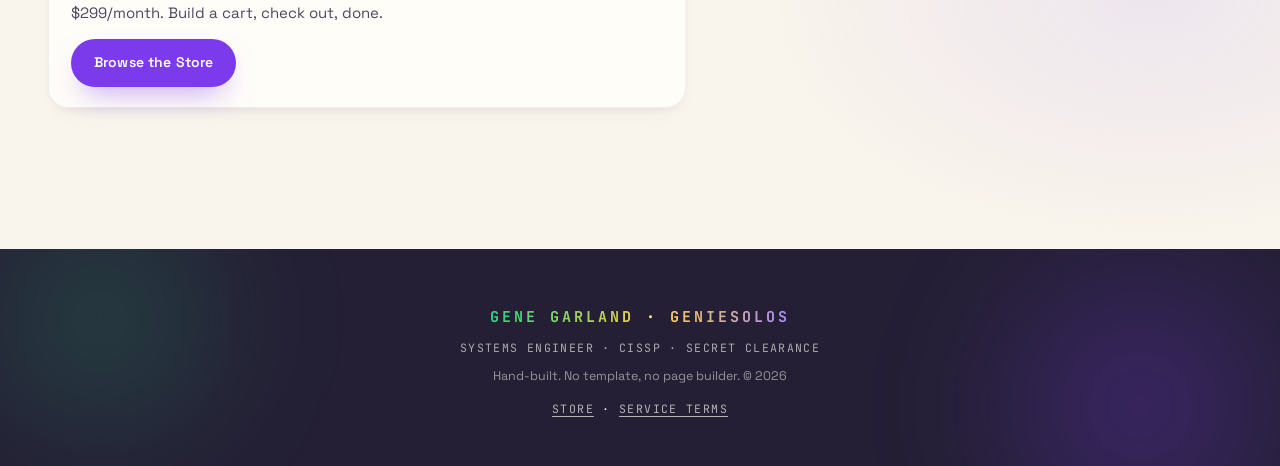
==== commit 142ca611: "Point the homepage at the store beyond the nav Two touchpoints for two moments of intent: a violet S" ====
--- a/index.html
+++ b/index.html
@@ -53,7 +53,7 @@
      always revalidated, so changing this string reaches visitors immediately,
      which a CloudFront invalidation alone cannot do: it clears the edge, not
      the browser. Bump it whenever css or js changes materially. -->
-<link rel="stylesheet" href="css/style.css?v=20260815">
+<link rel="stylesheet" href="css/style.css?v=20260815b">
 </head>
 <body>
 
@@ -155,6 +155,11 @@
         <svg viewBox="0 0 24 24" width="16" height="16" aria-hidden="true"><path d="M5 12h13M13 6l6 6-6 6" fill="none" stroke="currentColor" stroke-width="2" stroke-linecap="round" stroke-linejoin="round"/></svg>
       </a>
       <a href="#contact" class="btn btn--ghost"><span>Get in Touch</span></a>
+      <a href="store" class="btn btn--store">
+        <span class="btn__pulse" aria-hidden="true"></span>
+        <span>Store</span>
+        <svg viewBox="0 0 24 24" width="16" height="16" aria-hidden="true"><path d="M5 12h13M13 6l6 6-6 6" fill="none" stroke="currentColor" stroke-width="2" stroke-linecap="round" stroke-linejoin="round"/></svg>
+      </a>
     </div>
 
     <ul class="stats" id="stats">
@@ -595,6 +600,12 @@
           </a>
           <a class="btn btn--ghost" href="tel:+12403219004"><span>240-321-9004</span></a>
         </div>
+
+        <div class="contact__store">
+          <p class="contact__store-eyebrow">SELF-SERVE</p>
+          <p>Plans are priced in the open, from $299/month. Build a cart, check out, done.</p>
+          <a class="btn btn--store" href="store"><span>Browse the Store</span></a>
+        </div>
       </div>
 
       <ul class="contact__links" data-reveal>
--- a/css/style.css
+++ b/css/style.css
@@ -463,6 +463,24 @@
   box-shadow: 0 12px 28px -14px rgba(124, 58, 237, .4);
 }
 
+.btn--store {
+  background: var(--violet);
+  color: #fff;
+  box-shadow: 0 14px 30px -12px rgba(124, 58, 237, .55);
+}
+.btn--store:hover {
+  background: var(--violet-deep);
+  box-shadow: 0 18px 38px -12px rgba(124, 58, 237, .65);
+}
+
+/* live-status dot: same slow breathe as the hero eyebrow, never a blink */
+.btn__pulse {
+  flex: none;
+  width: 8px; height: 8px; border-radius: 50%;
+  background: rgba(255, 255, 255, .9);
+  animation: pulse 2s ease-in-out infinite;
+}
+
 /* ── Hero ───────────────────────────────────────────────────── */
 .hero {
   position: relative; min-height: 100svh;
@@ -1108,6 +1126,23 @@
 .contact__actions { display: flex; flex-wrap: wrap; gap: 13px; margin-top: 28px; }
 .contact__actions .btn { max-width: 100%; }
 .contact__actions .btn span { overflow-wrap: anywhere; }
+
+/* quiet aside: the store exists, but email stays the loudest ask */
+.contact__store {
+  max-width: 58ch;
+  margin-top: 26px;
+  padding: 20px 22px;
+  background: var(--paper);
+  border: 1px solid var(--line-soft); border-radius: var(--r);
+  box-shadow: var(--shadow-sm);
+}
+.contact__store p { font-size: 15px; margin-bottom: 14px; text-wrap: balance; }
+p.contact__store-eyebrow {
+  font-family: var(--mono); font-size: 10.5px; font-weight: 700;
+  letter-spacing: .22em; text-transform: uppercase;
+  color: var(--violet); margin-bottom: 8px;
+}
+.contact__store .btn { padding: 11px 22px; font-size: 14px; }
 
 .contact__links { display: grid; gap: 12px; }
 .contact__links a {
@@ -1377,6 +1412,15 @@
   box-shadow: 0 0 26px -6px rgba(0, 255, 156, .6);
 }
 :root[data-theme="dark"] .btn--solid:hover { box-shadow: 0 0 34px -4px rgba(0, 255, 156, .75); }
+/* the violet token remaps to acid lime here, so the store button's white
+   text and dot would wash out; both flip to the same near-black the other
+   solid buttons use */
+:root[data-theme="dark"] .btn--store {
+  color: #04120b;
+  box-shadow: 0 0 26px -6px rgba(182, 255, 58, .55);
+}
+:root[data-theme="dark"] .btn--store:hover { box-shadow: 0 0 34px -4px rgba(182, 255, 58, .7); }
+:root[data-theme="dark"] .btn__pulse { background: rgba(4, 18, 11, .65); }
 
 /* ── ambient ─────────────────────────────────────────────────── */
 :root[data-theme="dark"] .vignette {
@@ -1638,6 +1682,7 @@
   [data-reveal] { opacity: 1; transform: none; }
   .fx, .cursor-glow { display: none; }
   .caret { opacity: 1; }
+  .btn__pulse { animation: none; }
   .bars b::after { width: var(--w); transition: none; }
 }
 
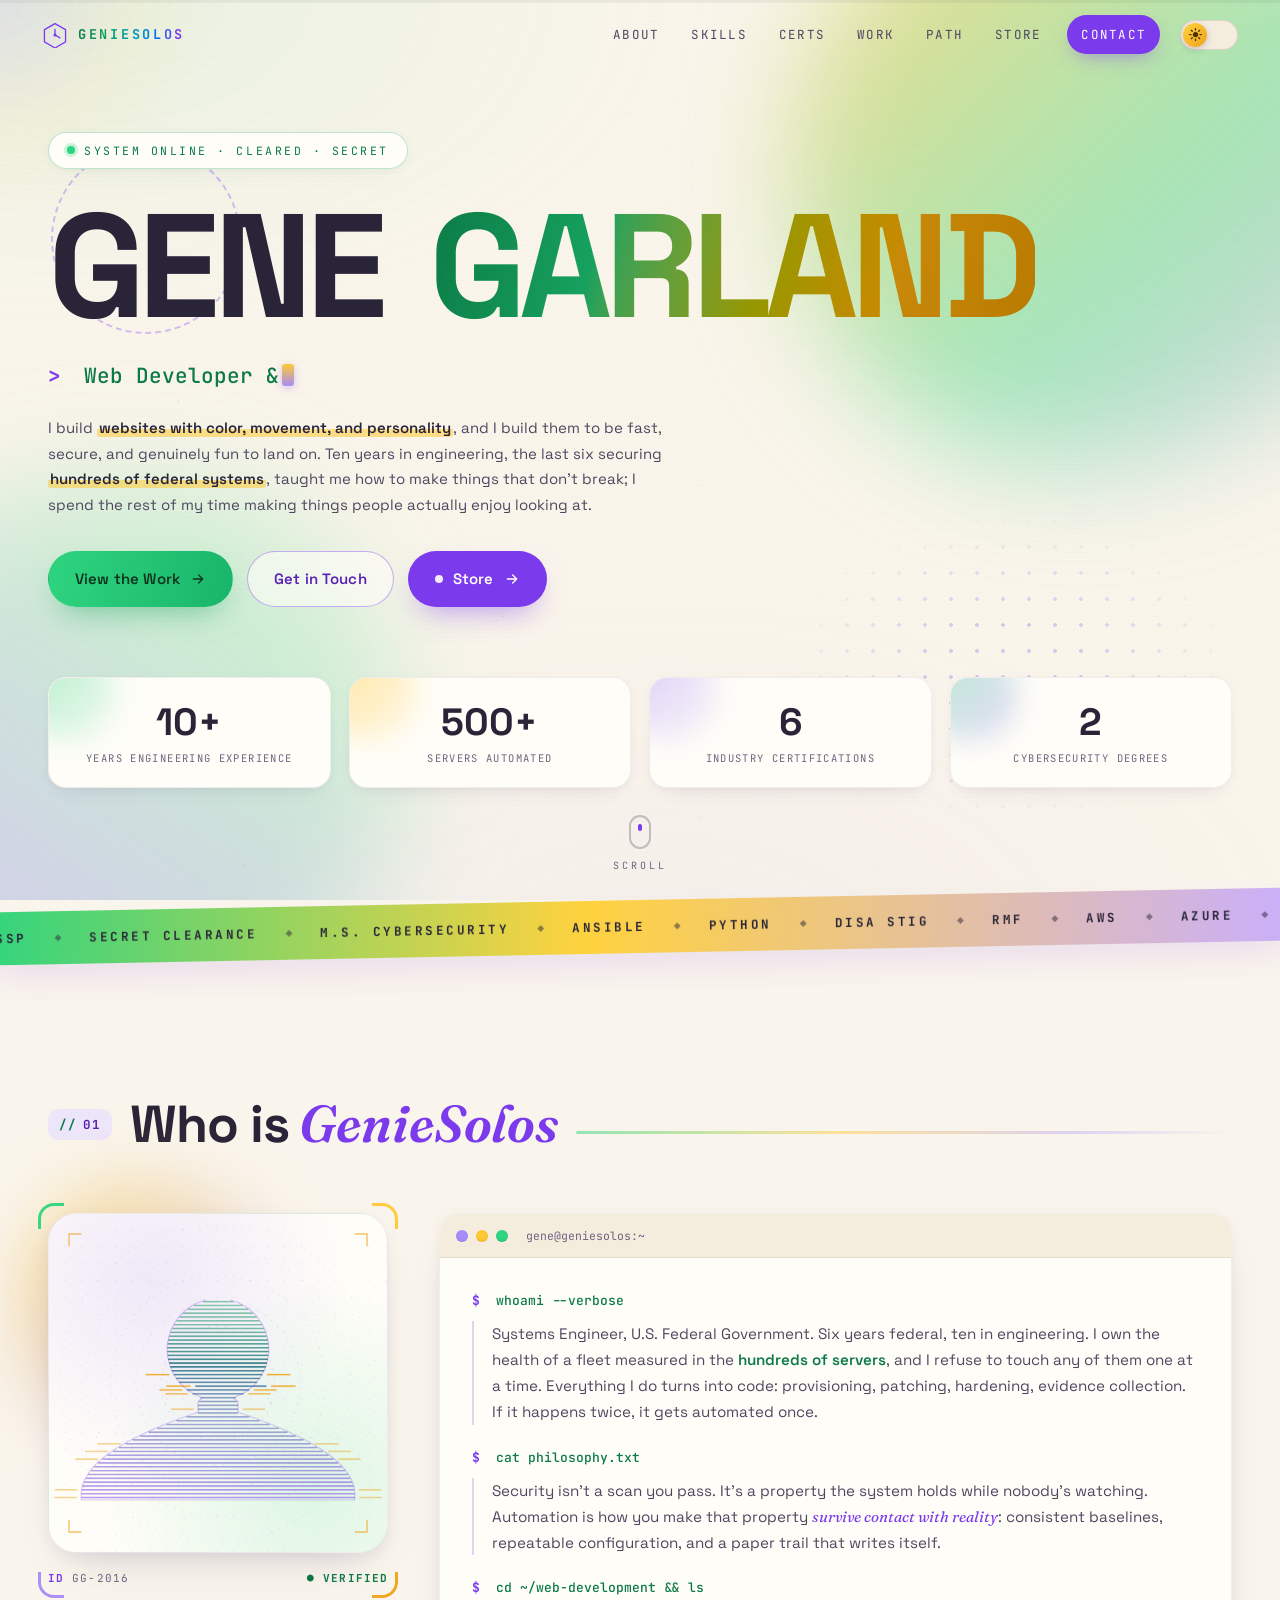
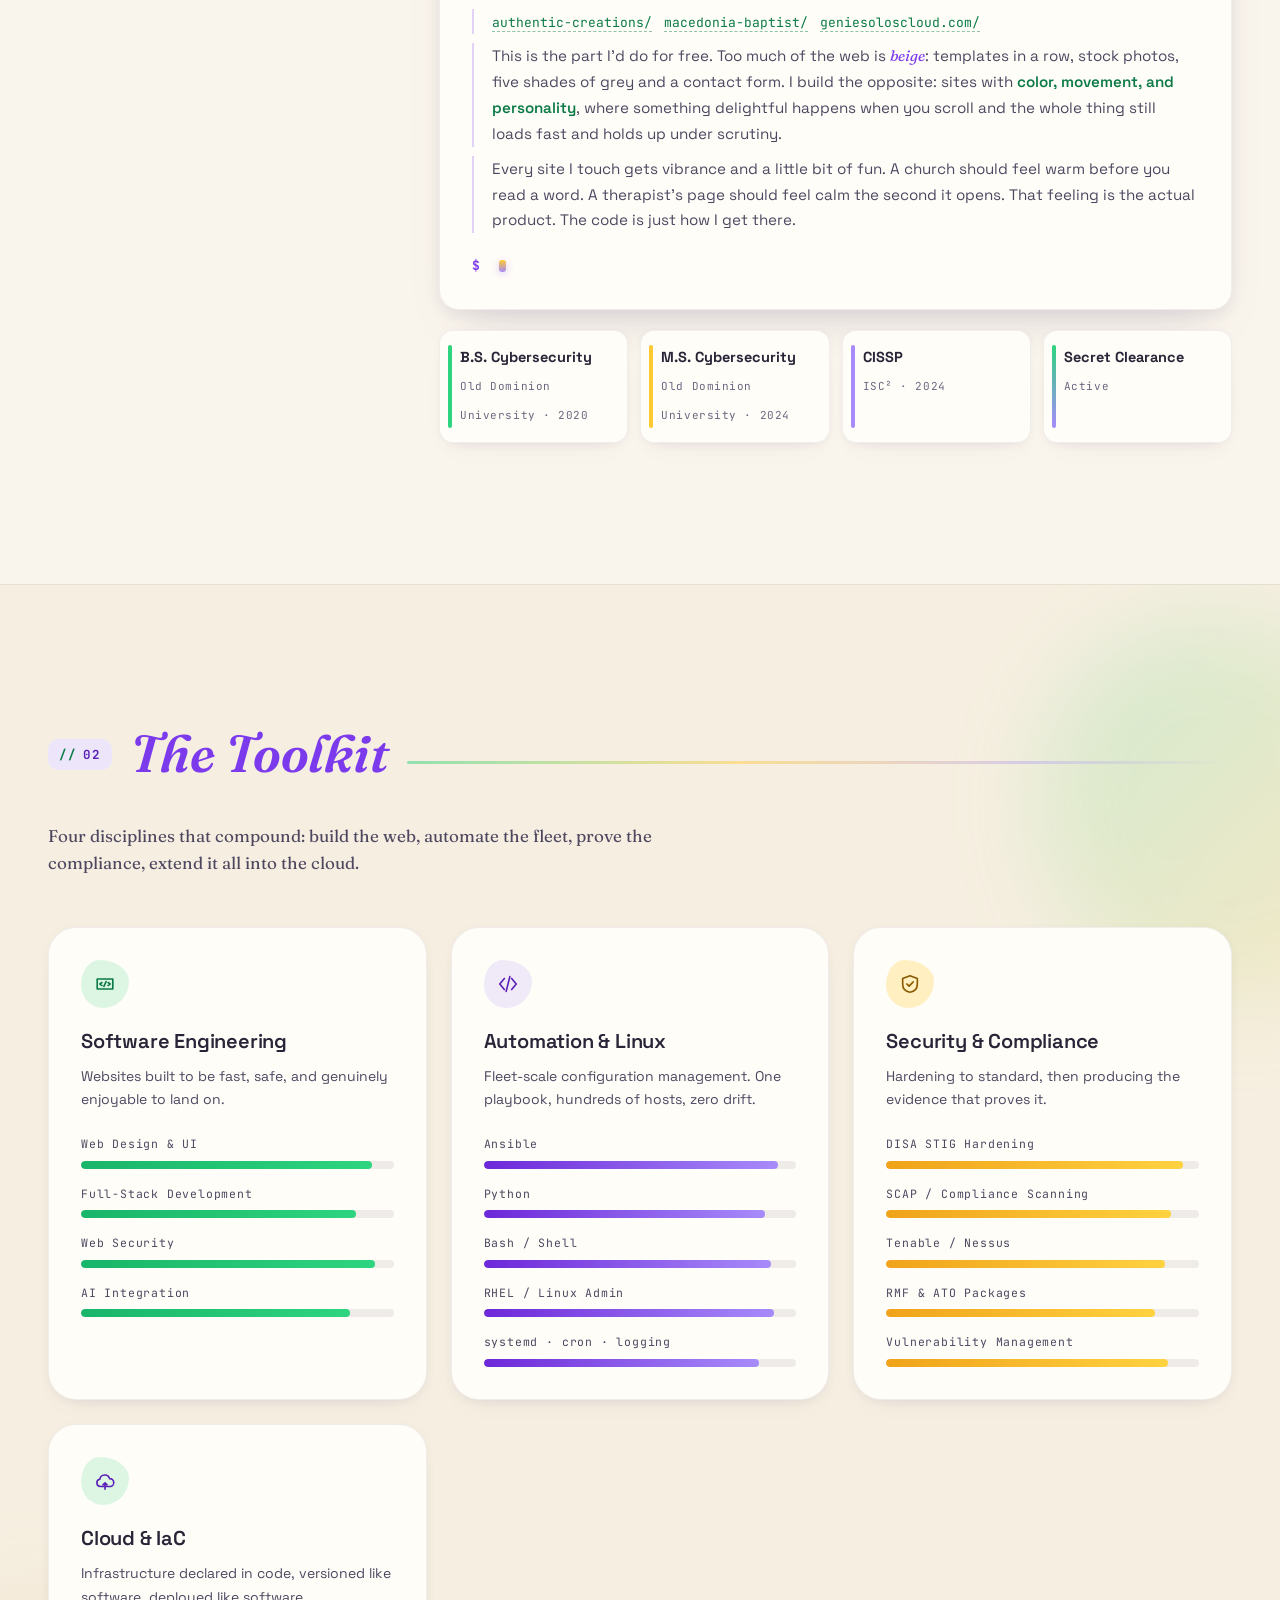
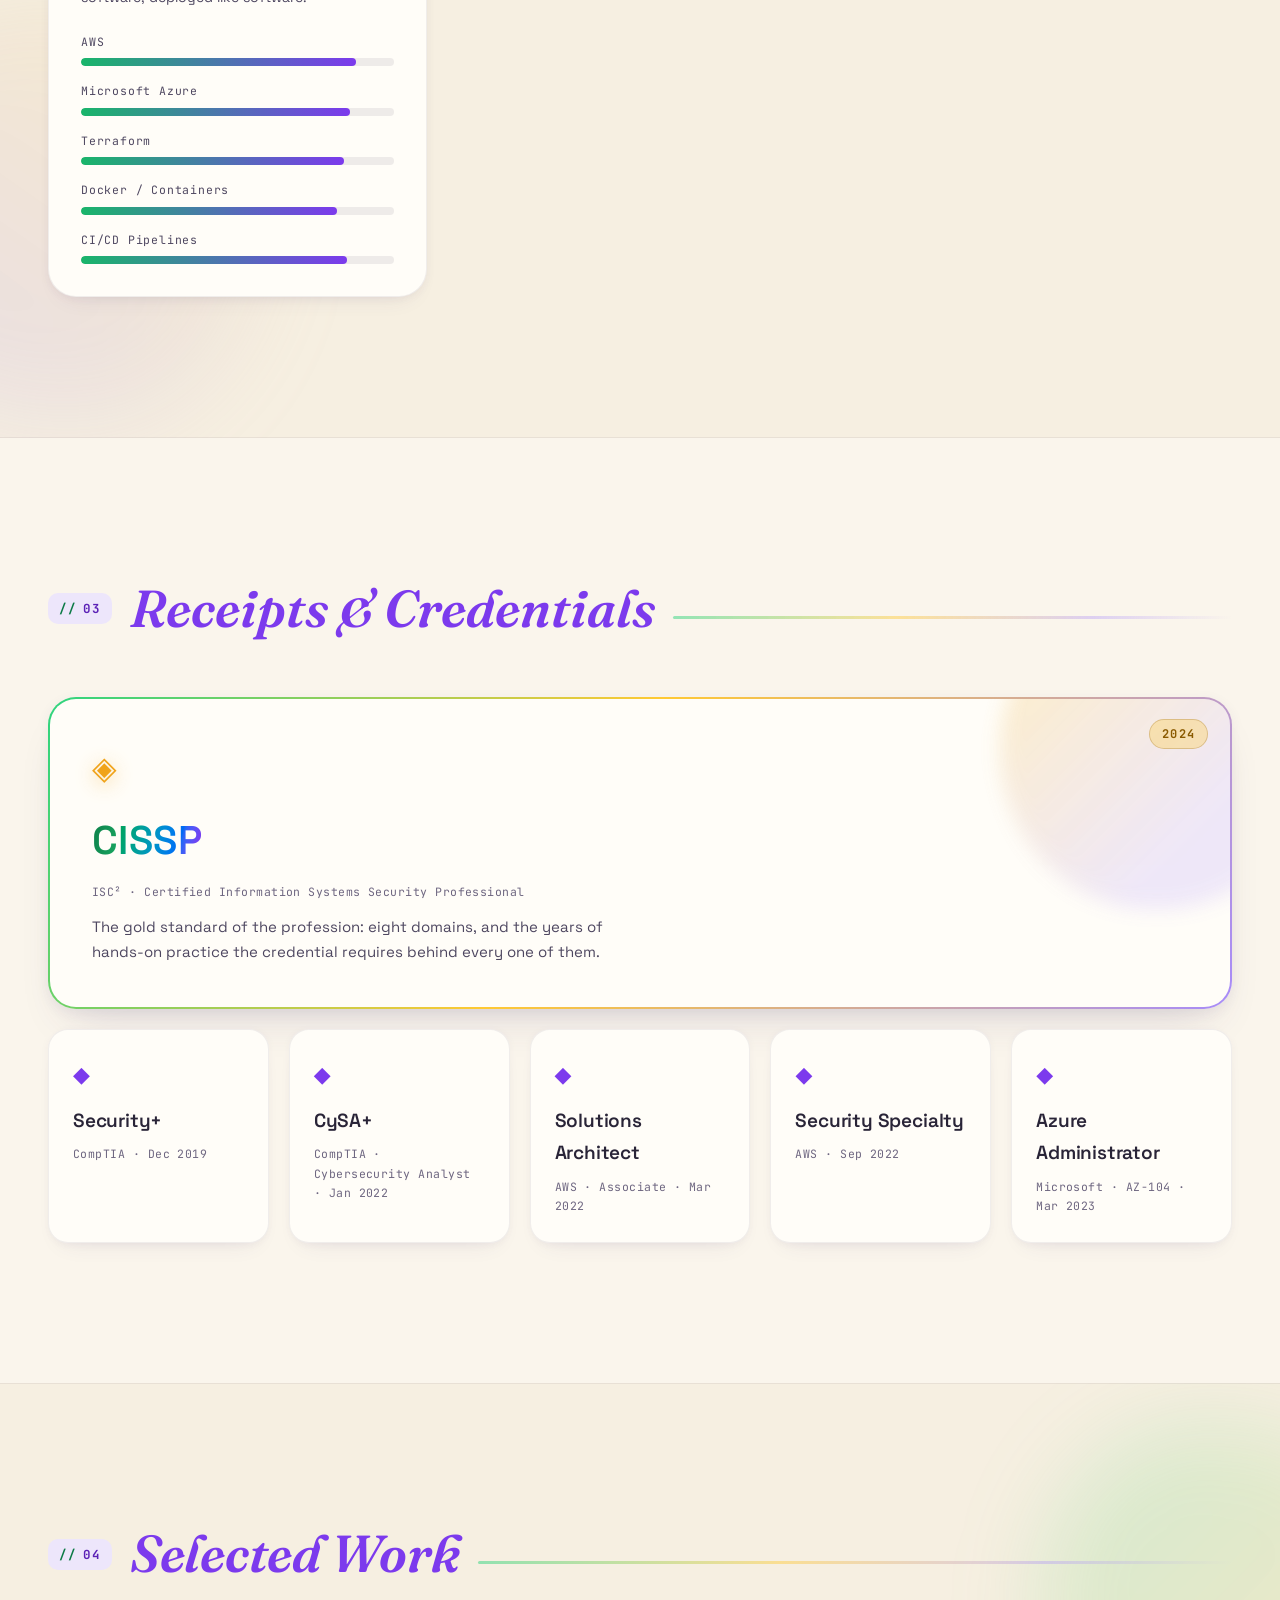
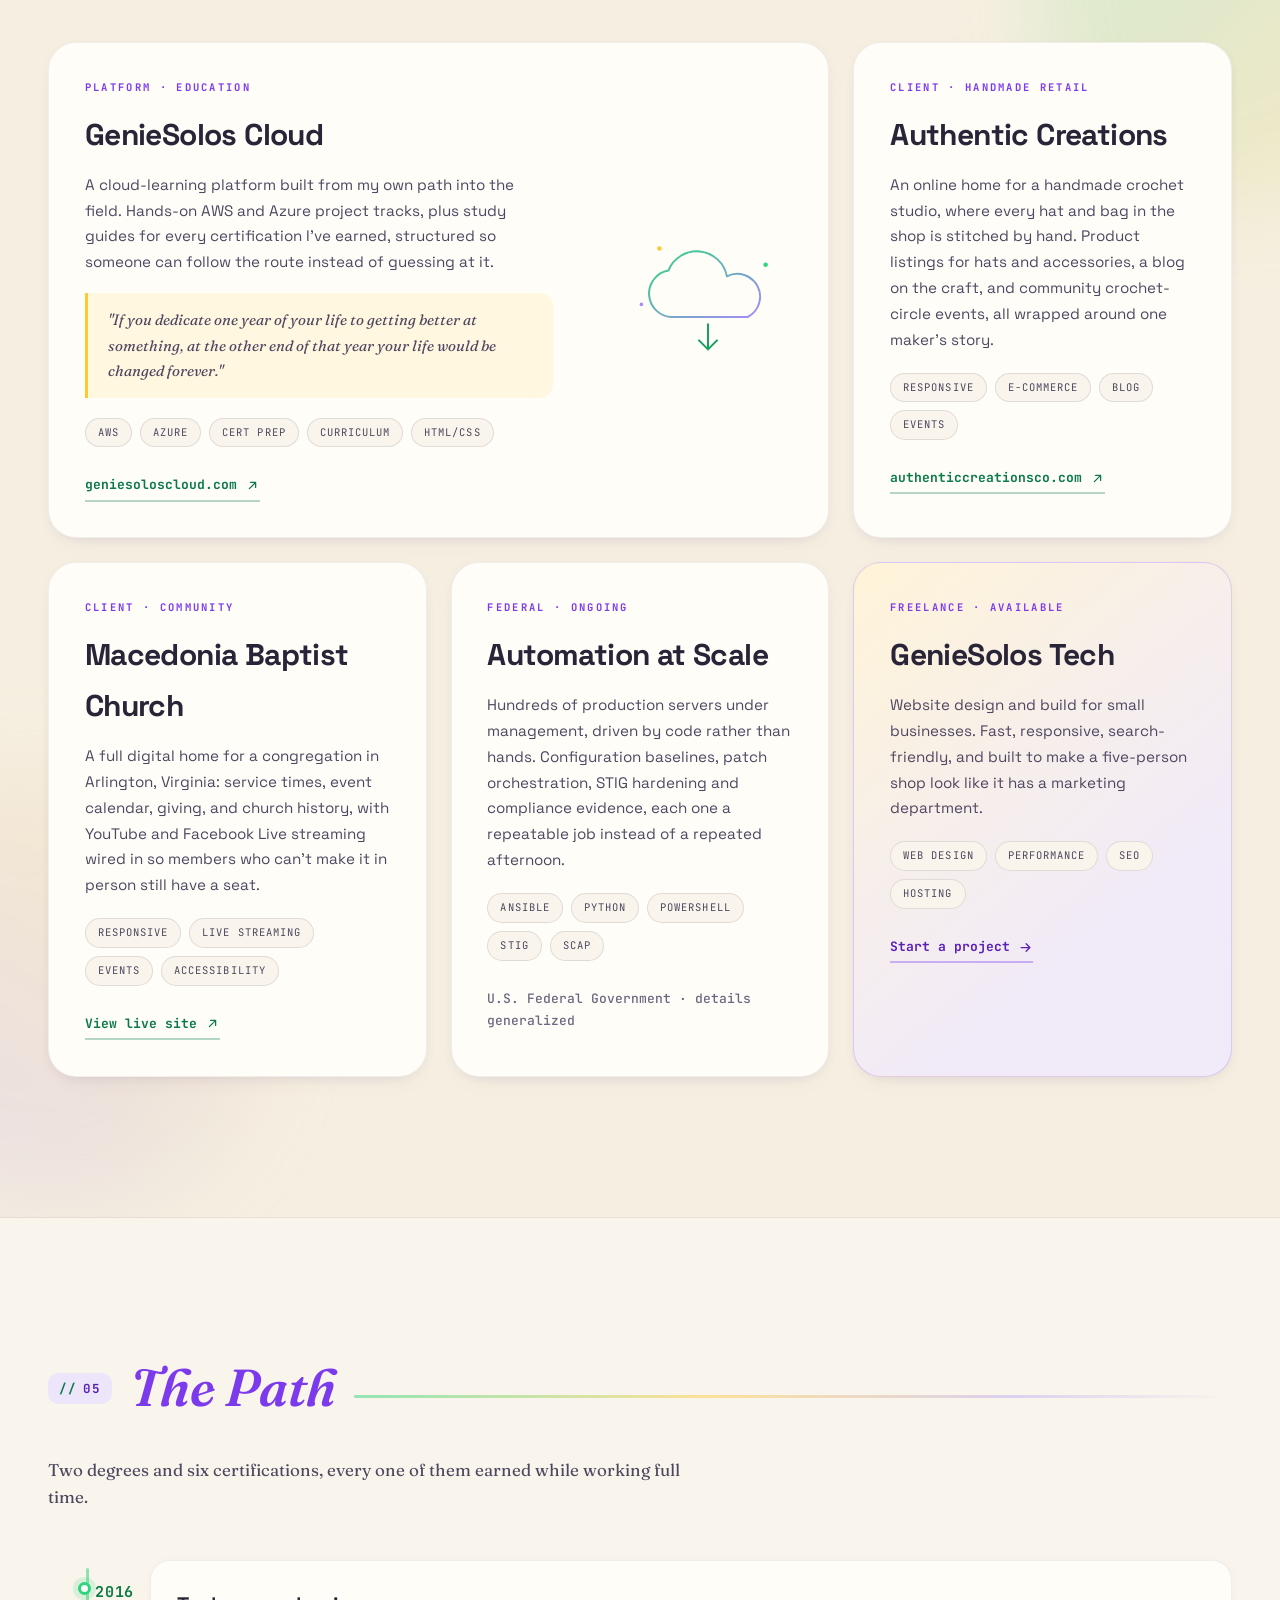
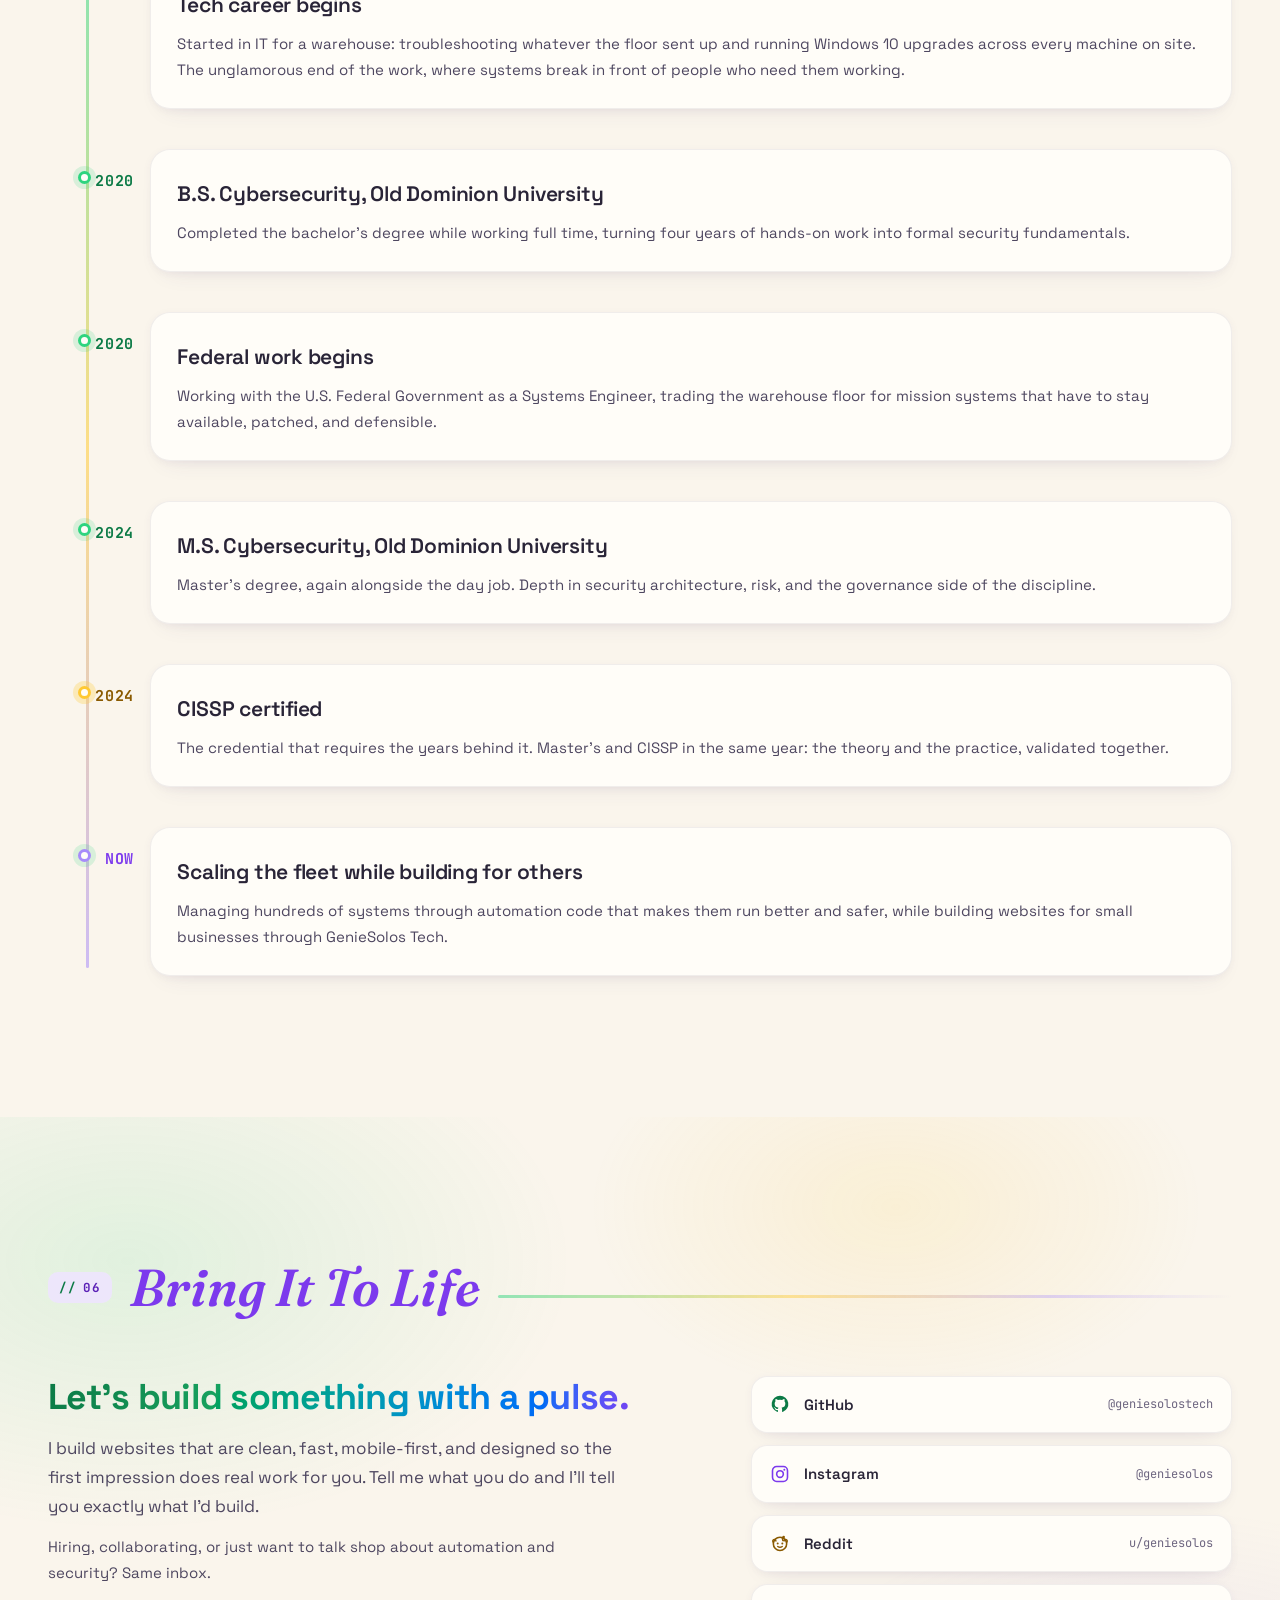
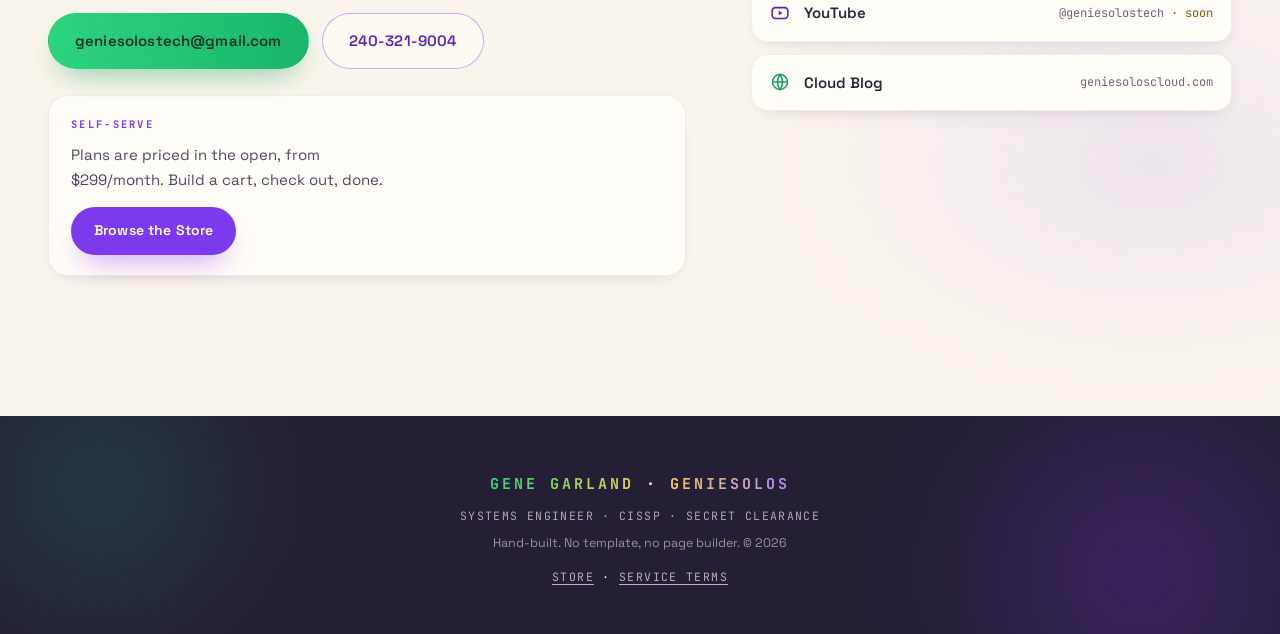
==== commit 01d583d3: "Move federal service to 2020; date the certs and drop the CCNA The tech career starts in 2016 with w" ====
--- a/index.html
+++ b/index.html
@@ -4,7 +4,7 @@
 <meta charset="utf-8">
 <meta name="viewport" content="width=device-width, initial-scale=1, viewport-fit=cover">
 <title>Gene Garland | Web Developer &amp; Systems Engineer</title>
-<meta name="description" content="Gene Garland (GenieSolos) is a web developer building fast, secure, colorful websites for churches, therapists, and small businesses. Also a U.S. federal Systems Engineer with 10 years securing and automating enterprise fleets. CISSP. M.S. Cybersecurity.">
+<meta name="description" content="Gene Garland (GenieSolos) is a web developer building fast, secure, colorful websites for churches, therapists, and small businesses. Ten years in engineering, the last six as a U.S. federal Systems Engineer securing and automating enterprise fleets. CISSP. M.S. Cybersecurity.">
 <meta name="author" content="Gene Garland">
 
 <!-- The site is also reachable at geniesolostech.github.io/Geniesolos/ while
@@ -34,13 +34,13 @@
 
 <meta property="og:type" content="website">
 <meta property="og:title" content="Gene Garland | Web Developer &amp; Systems Engineer">
-<meta property="og:description" content="Websites with color, movement, and personality, built fast and secure. 10 years engineering federal systems. CISSP · M.S. Cybersecurity.">
+<meta property="og:description" content="Websites with color, movement, and personality, built fast and secure. A decade in engineering, six years securing federal systems. CISSP · M.S. Cybersecurity.">
 <meta property="og:url" content="https://geniesolos.com/">
-<meta property="og:image" content="https://geniesolos.com/assets/og-card.png">
+<meta property="og:image" content="https://geniesolos.com/assets/og-card.png?v=2">
 <meta name="twitter:card" content="summary_large_image">
 <meta name="twitter:title" content="Gene Garland | Web Developer &amp; Systems Engineer">
-<meta name="twitter:description" content="Websites with color, movement, and personality, built fast and secure. 10 years engineering federal systems. CISSP · M.S. Cybersecurity.">
-<meta name="twitter:image" content="https://geniesolos.com/assets/og-card.png">
+<meta name="twitter:description" content="Websites with color, movement, and personality, built fast and secure. A decade in engineering, six years securing federal systems. CISSP · M.S. Cybersecurity.">
+<meta name="twitter:image" content="https://geniesolos.com/assets/og-card.png?v=2">
 
 <link rel="icon" href="assets/favicon.svg" type="image/svg+xml">
 <link rel="apple-touch-icon" href="assets/favicon.svg">
@@ -144,9 +144,9 @@
 
     <p class="hero__blurb">
       I build <strong>websites with color, movement, and personality</strong>, and I build them
-      to be fast, secure, and genuinely fun to land on. Ten years engineering
-      <strong>hundreds of federal systems</strong> taught me how to make things that don't break;
-      I spend the rest of my time making things people actually enjoy looking at.
+      to be fast, secure, and genuinely fun to land on. Ten years in engineering, the last six
+      securing <strong>hundreds of federal systems</strong>, taught me how to make things that
+      don't break; I spend the rest of my time making things people actually enjoy looking at.
     </p>
 
     <div class="hero__actions">
@@ -221,7 +221,7 @@
           <div class="term__body">
             <p class="term__line"><span class="p">$</span> whoami --verbose</p>
             <p class="term__out">
-              Systems Engineer, U.S. Federal Government. 10 years and counting.
+              Systems Engineer, U.S. Federal Government. Six years federal, ten in engineering.
               I own the health of a fleet measured in the <b>hundreds of servers</b>, and I
               refuse to touch any of them one at a time. Everything I do turns into code:
               provisioning, patching, hardening, evidence collection. If it happens twice,
@@ -237,10 +237,9 @@
 
             <p class="term__line"><span class="p">$</span> cd ~/web-development &amp;&amp; ls</p>
             <p class="term__out">
-              <a href="https://geniesoloscloud.com" target="_blank" rel="noopener">geniesoloscloud.com/</a>
+              <a href="https://authenticcreationsco.com" target="_blank" rel="noopener">authentic-creations/</a>
               &nbsp;&nbsp;<a href="https://geniesolostech.github.io/MBC/" target="_blank" rel="noopener">macedonia-baptist/</a>
-              &nbsp;&nbsp;<span class="dim">churches/</span>
-              &nbsp;&nbsp;<span class="dim">therapists/</span>
+              &nbsp;&nbsp;<a href="https://geniesoloscloud.com" target="_blank" rel="noopener">geniesoloscloud.com/</a>
             </p>
             <p class="term__out">
               This is the part I'd do for free. Too much of the web is <em>beige</em>: templates in
@@ -377,31 +376,31 @@
       <article class="cert" data-reveal>
         <span class="cert__glyph" aria-hidden="true">◆</span>
         <h3>Security+</h3>
-        <p class="cert__org">CompTIA</p>
+        <p class="cert__org">CompTIA · Dec 2019</p>
       </article>
 
       <article class="cert" data-reveal>
         <span class="cert__glyph" aria-hidden="true">◆</span>
         <h3>CySA+</h3>
-        <p class="cert__org">CompTIA · Cybersecurity Analyst</p>
-      </article>
-
-      <article class="cert" data-reveal>
-        <span class="cert__glyph" aria-hidden="true">◆</span>
-        <h3>CCNA</h3>
-        <p class="cert__org">Cisco · Certified Network Associate</p>
+        <p class="cert__org">CompTIA · Cybersecurity Analyst · Jan 2022</p>
       </article>
 
       <article class="cert" data-reveal>
         <span class="cert__glyph" aria-hidden="true">◆</span>
         <h3>Solutions Architect</h3>
-        <p class="cert__org">AWS · Associate</p>
+        <p class="cert__org">AWS · Associate · Mar 2022</p>
+      </article>
+
+      <article class="cert" data-reveal>
+        <span class="cert__glyph" aria-hidden="true">◆</span>
+        <h3>Security Specialty</h3>
+        <p class="cert__org">AWS · Sep 2022</p>
       </article>
 
       <article class="cert" data-reveal>
         <span class="cert__glyph" aria-hidden="true">◆</span>
         <h3>Azure Administrator</h3>
-        <p class="cert__org">Microsoft · AZ-104</p>
+        <p class="cert__org">Microsoft · AZ-104 · Mar 2023</p>
       </article>
     </div>
   </div>
@@ -451,6 +450,24 @@
       <article class="proj" data-reveal data-tilt>
         <div class="proj__glow" aria-hidden="true"></div>
         <div class="proj__body">
+          <p class="proj__kicker">Client · Handmade Retail</p>
+          <h3 class="proj__title">Authentic Creations</h3>
+          <p class="proj__desc">
+            An online home for a handmade crochet studio, where every hat and bag in the shop is
+            stitched by hand. Product listings for hats and accessories, a blog on the craft, and
+            community crochet-circle events, all wrapped around one maker's story.
+          </p>
+          <ul class="tags"><li>Responsive</li><li>E-commerce</li><li>Blog</li><li>Events</li></ul>
+          <a class="proj__link" href="https://authenticcreationsco.com" target="_blank" rel="noopener">
+            authenticcreationsco.com
+            <svg viewBox="0 0 24 24" width="15" height="15" aria-hidden="true"><path d="M7 17 17 7M9 7h8v8" fill="none" stroke="currentColor" stroke-width="2" stroke-linecap="round" stroke-linejoin="round"/></svg>
+          </a>
+        </div>
+      </article>
+
+      <article class="proj" data-reveal data-tilt>
+        <div class="proj__glow" aria-hidden="true"></div>
+        <div class="proj__body">
           <p class="proj__kicker">Client · Community</p>
           <h3 class="proj__title">Macedonia Baptist Church</h3>
           <p class="proj__desc">
@@ -478,24 +495,6 @@
           </p>
           <ul class="tags"><li>Ansible</li><li>Python</li><li>PowerShell</li><li>STIG</li><li>SCAP</li></ul>
           <p class="proj__link proj__link--static">U.S. Federal Government · details generalized</p>
-        </div>
-      </article>
-
-      <article class="proj" data-reveal data-tilt>
-        <div class="proj__glow" aria-hidden="true"></div>
-        <div class="proj__body">
-          <p class="proj__kicker">Client · Handmade Retail</p>
-          <h3 class="proj__title">Authentic Creations</h3>
-          <p class="proj__desc">
-            An online home for a handmade crochet studio, where every hat and bag in the shop is
-            stitched by hand. Product listings for hats and accessories, a blog on the craft, and
-            community crochet-circle events, all wrapped around one maker's story.
-          </p>
-          <ul class="tags"><li>Responsive</li><li>E-commerce</li><li>Blog</li><li>Events</li></ul>
-          <a class="proj__link" href="https://authenticcreationsco.com" target="_blank" rel="noopener">
-            authenticcreationsco.com
-            <svg viewBox="0 0 24 24" width="15" height="15" aria-hidden="true"><path d="M7 17 17 7M9 7h8v8" fill="none" stroke="currentColor" stroke-width="2" stroke-linecap="round" stroke-linejoin="round"/></svg>
-          </a>
         </div>
       </article>
 
@@ -529,14 +528,14 @@
       <span class="shead__rule"></span>
     </header>
 
-    <p class="lede" data-reveal>Two degrees and six certifications, every one of them earned while holding down a full-time federal engineering role.</p>
+    <p class="lede" data-reveal>Two degrees and six certifications, every one of them earned while working full time.</p>
 
     <ol class="timeline">
       <li class="tl" data-reveal>
         <span class="tl__year">2016</span>
         <div class="tl__card">
-          <h3>Federal service begins</h3>
-          <p>Started as a Systems Engineer for the U.S. Federal Government, the beginning of a decade spent keeping mission systems available, patched, and defensible.</p>
+          <h3>Tech career begins</h3>
+          <p>Started in IT for a warehouse: troubleshooting whatever the floor sent up and running Windows 10 upgrades across every machine on site. The unglamorous end of the work, where systems break in front of people who need them working.</p>
         </div>
       </li>
 
@@ -544,7 +543,15 @@
         <span class="tl__year">2020</span>
         <div class="tl__card">
           <h3>B.S. Cybersecurity, Old Dominion University</h3>
-          <p>Completed the bachelor's degree while working full time, turning four years of hands-on system administration into formal security fundamentals.</p>
+          <p>Completed the bachelor's degree while working full time, turning four years of hands-on work into formal security fundamentals.</p>
+        </div>
+      </li>
+
+      <li class="tl" data-reveal>
+        <span class="tl__year">2020</span>
+        <div class="tl__card">
+          <h3>Federal work begins</h3>
+          <p>Working with the U.S. Federal Government as a Systems Engineer, trading the warehouse floor for mission systems that have to stay available, patched, and defensible.</p>
         </div>
       </li>
 
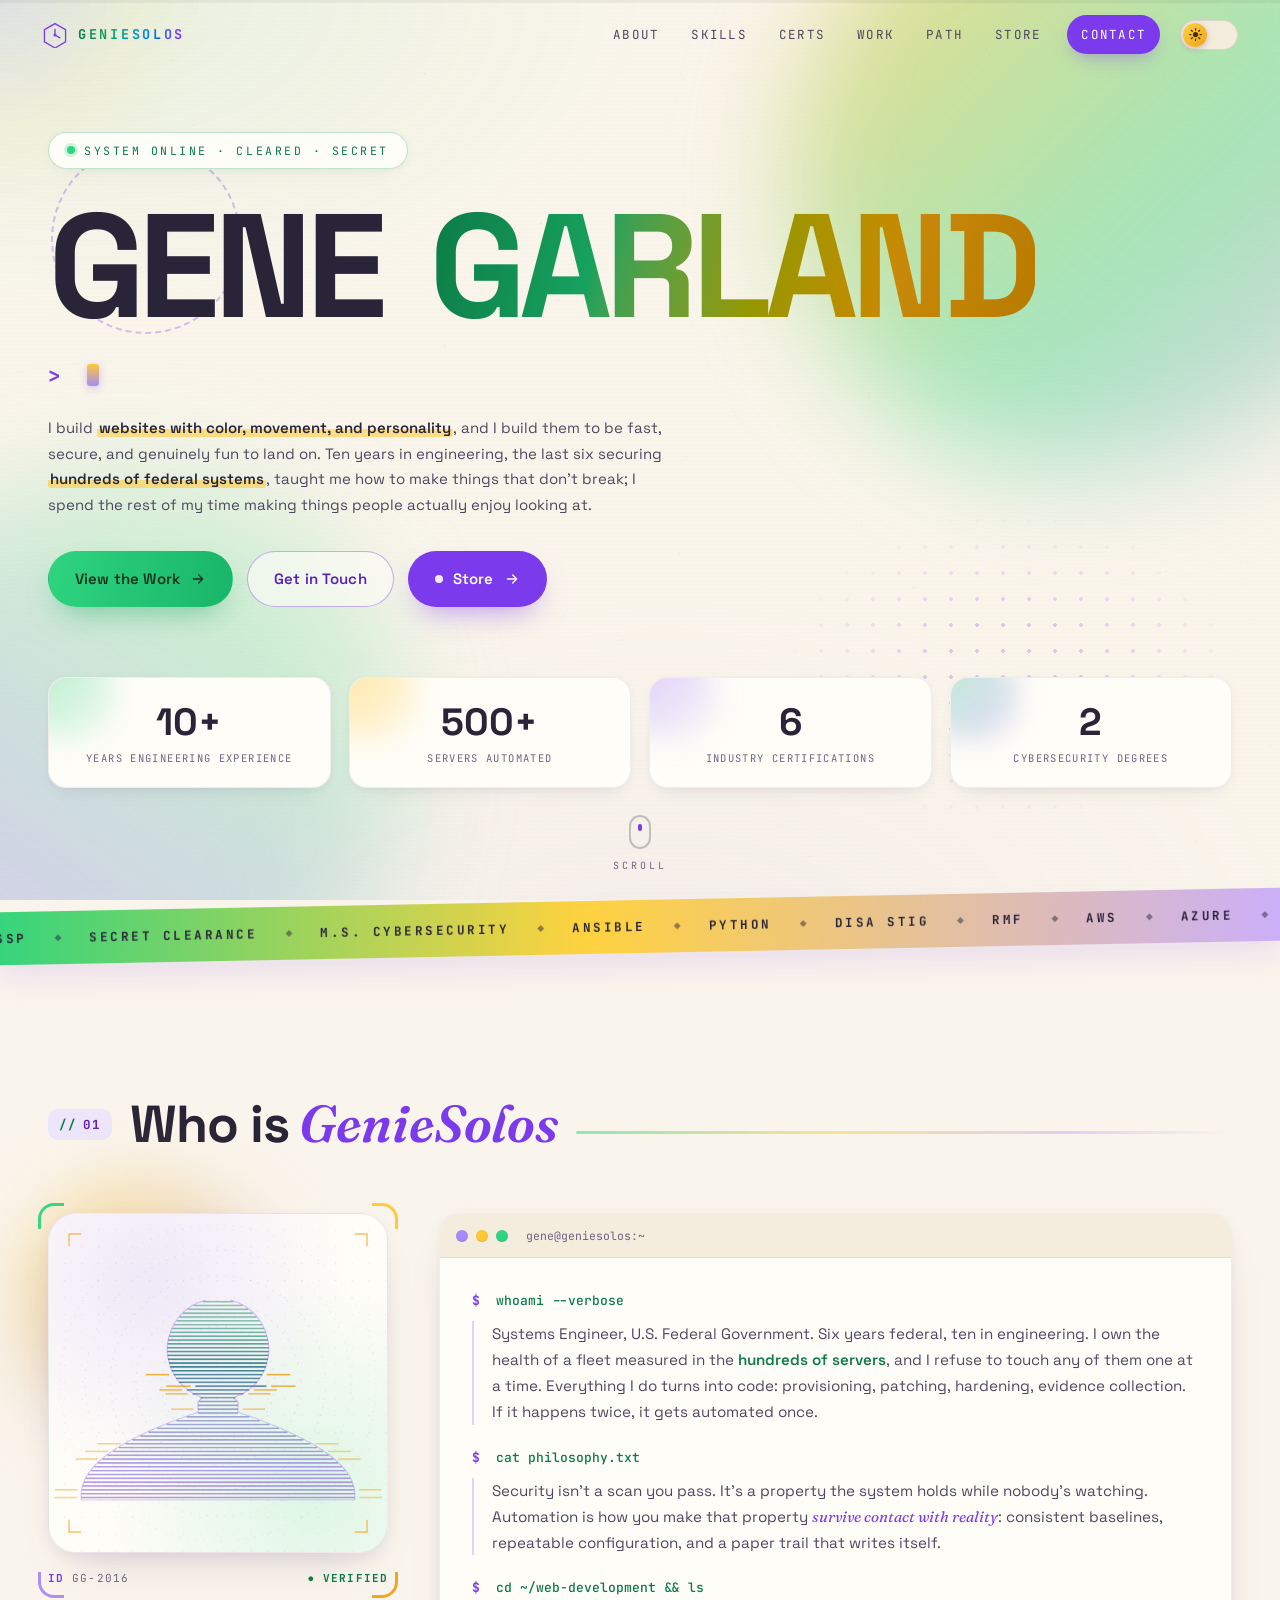
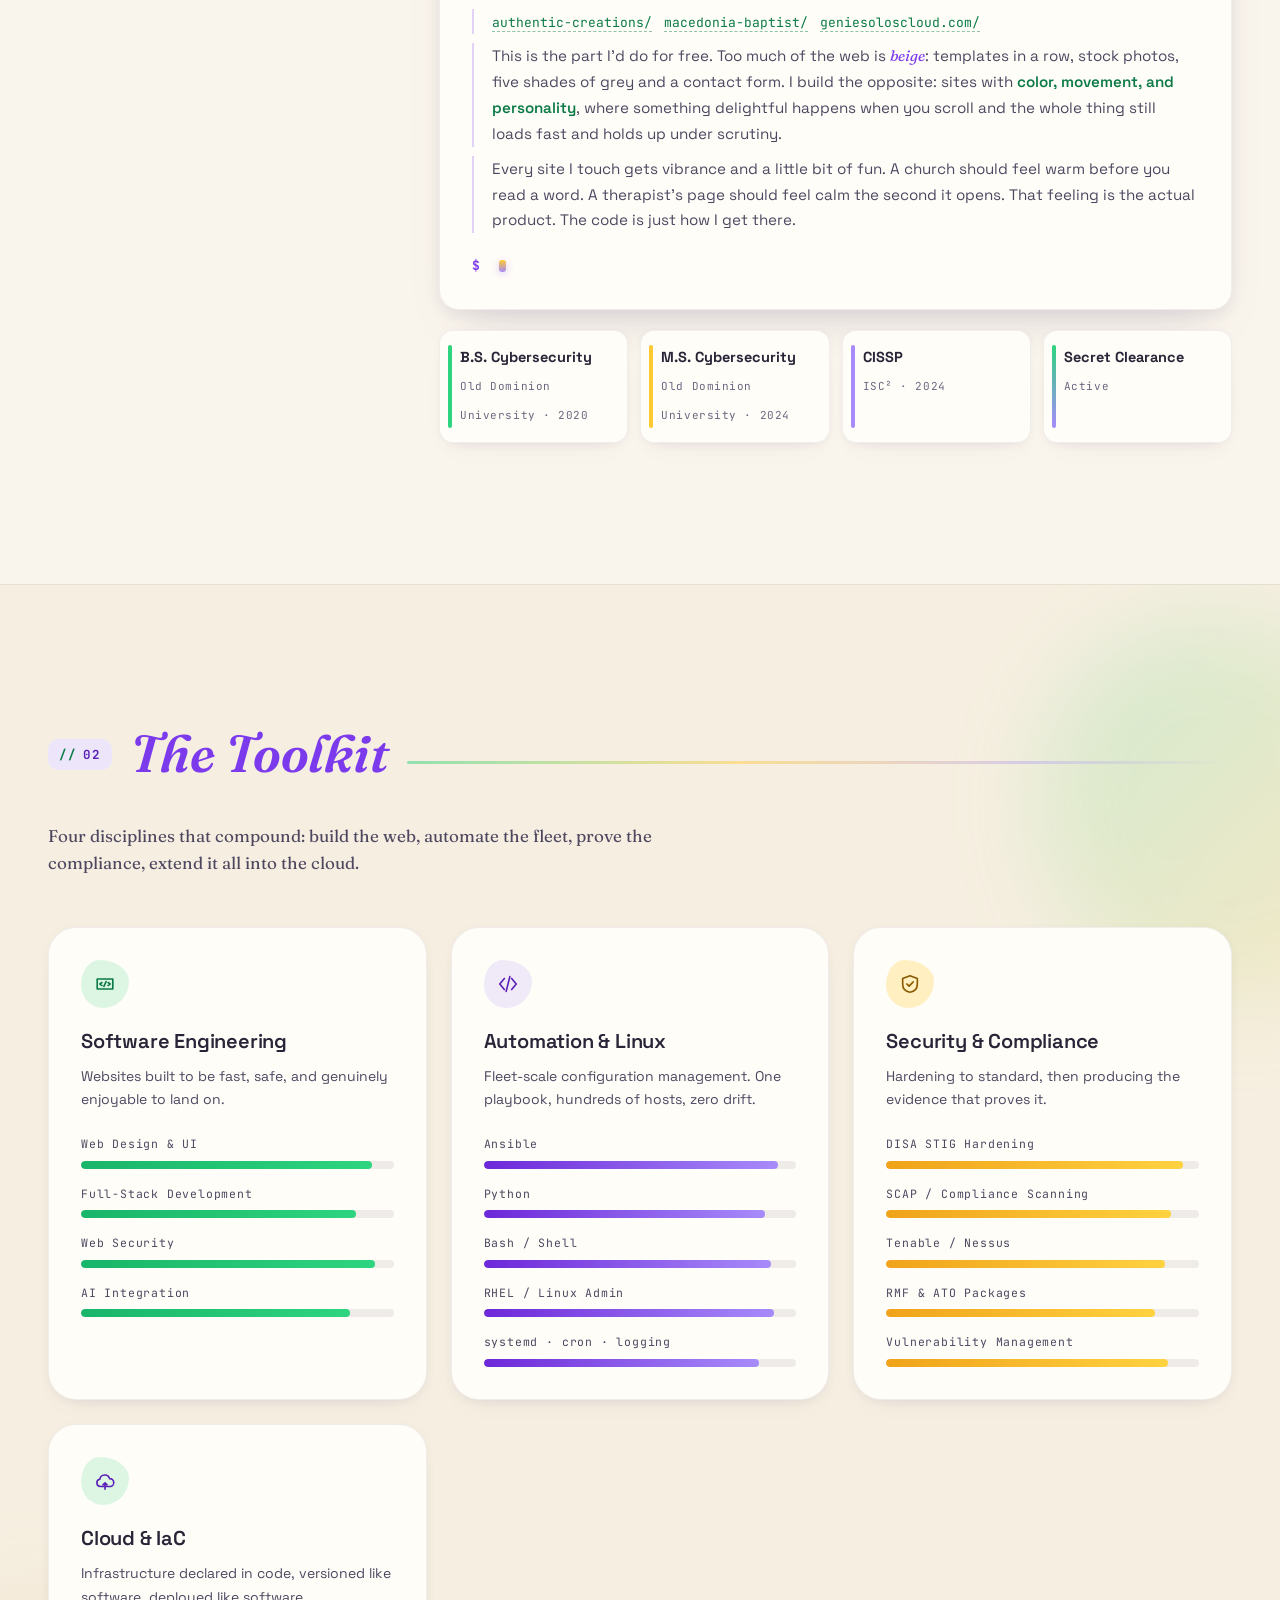
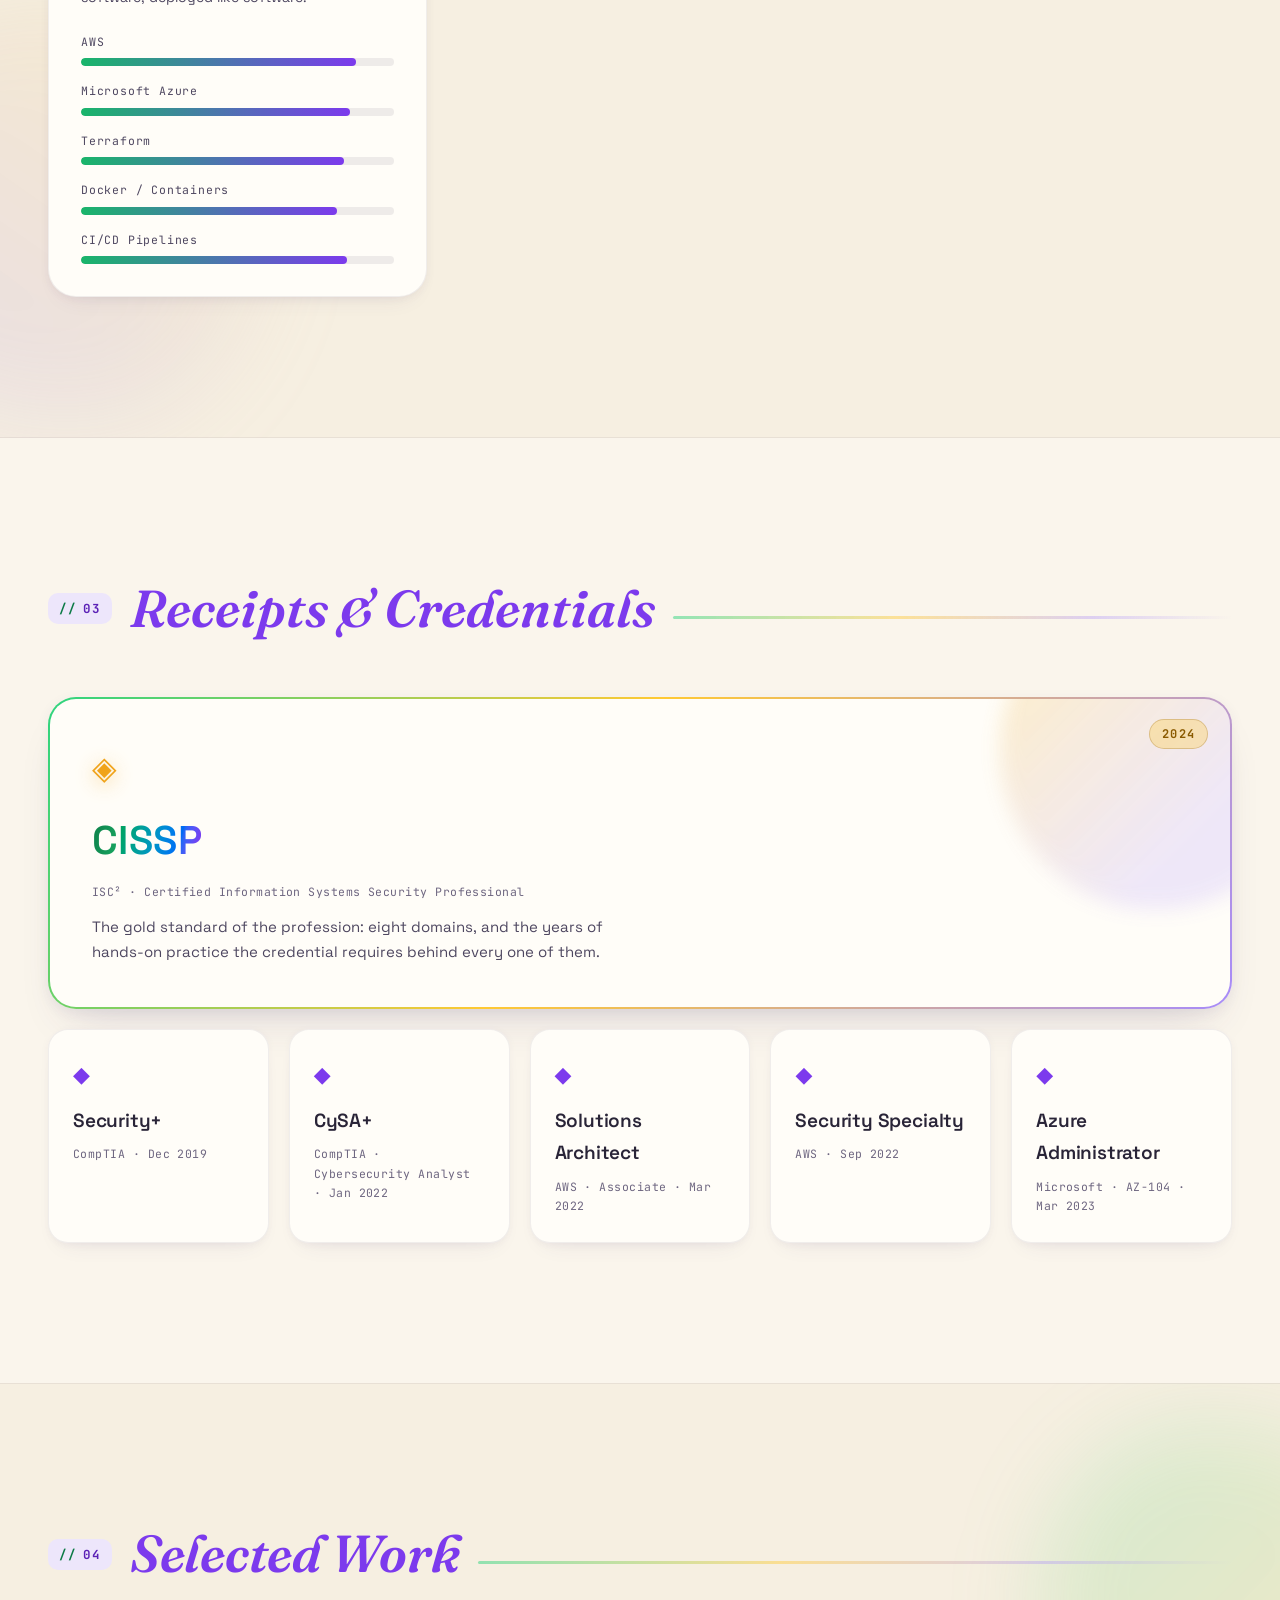
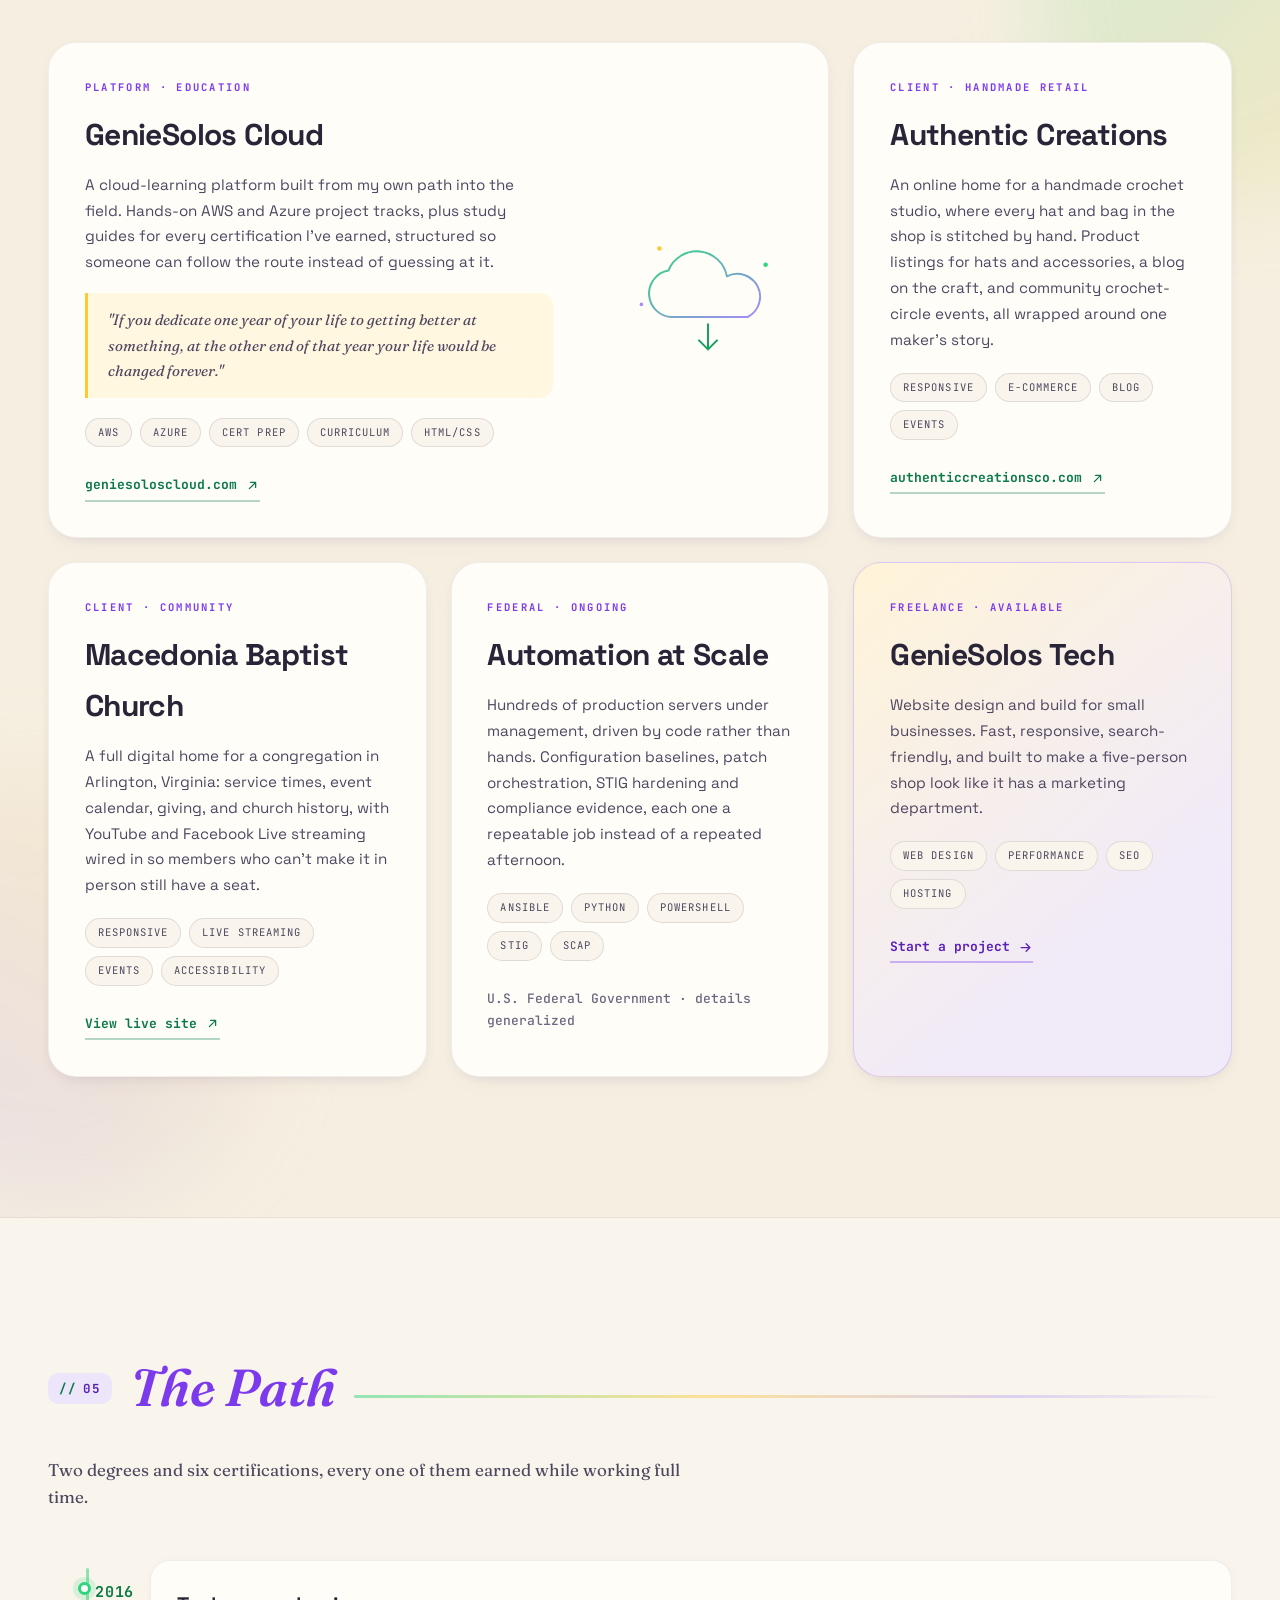
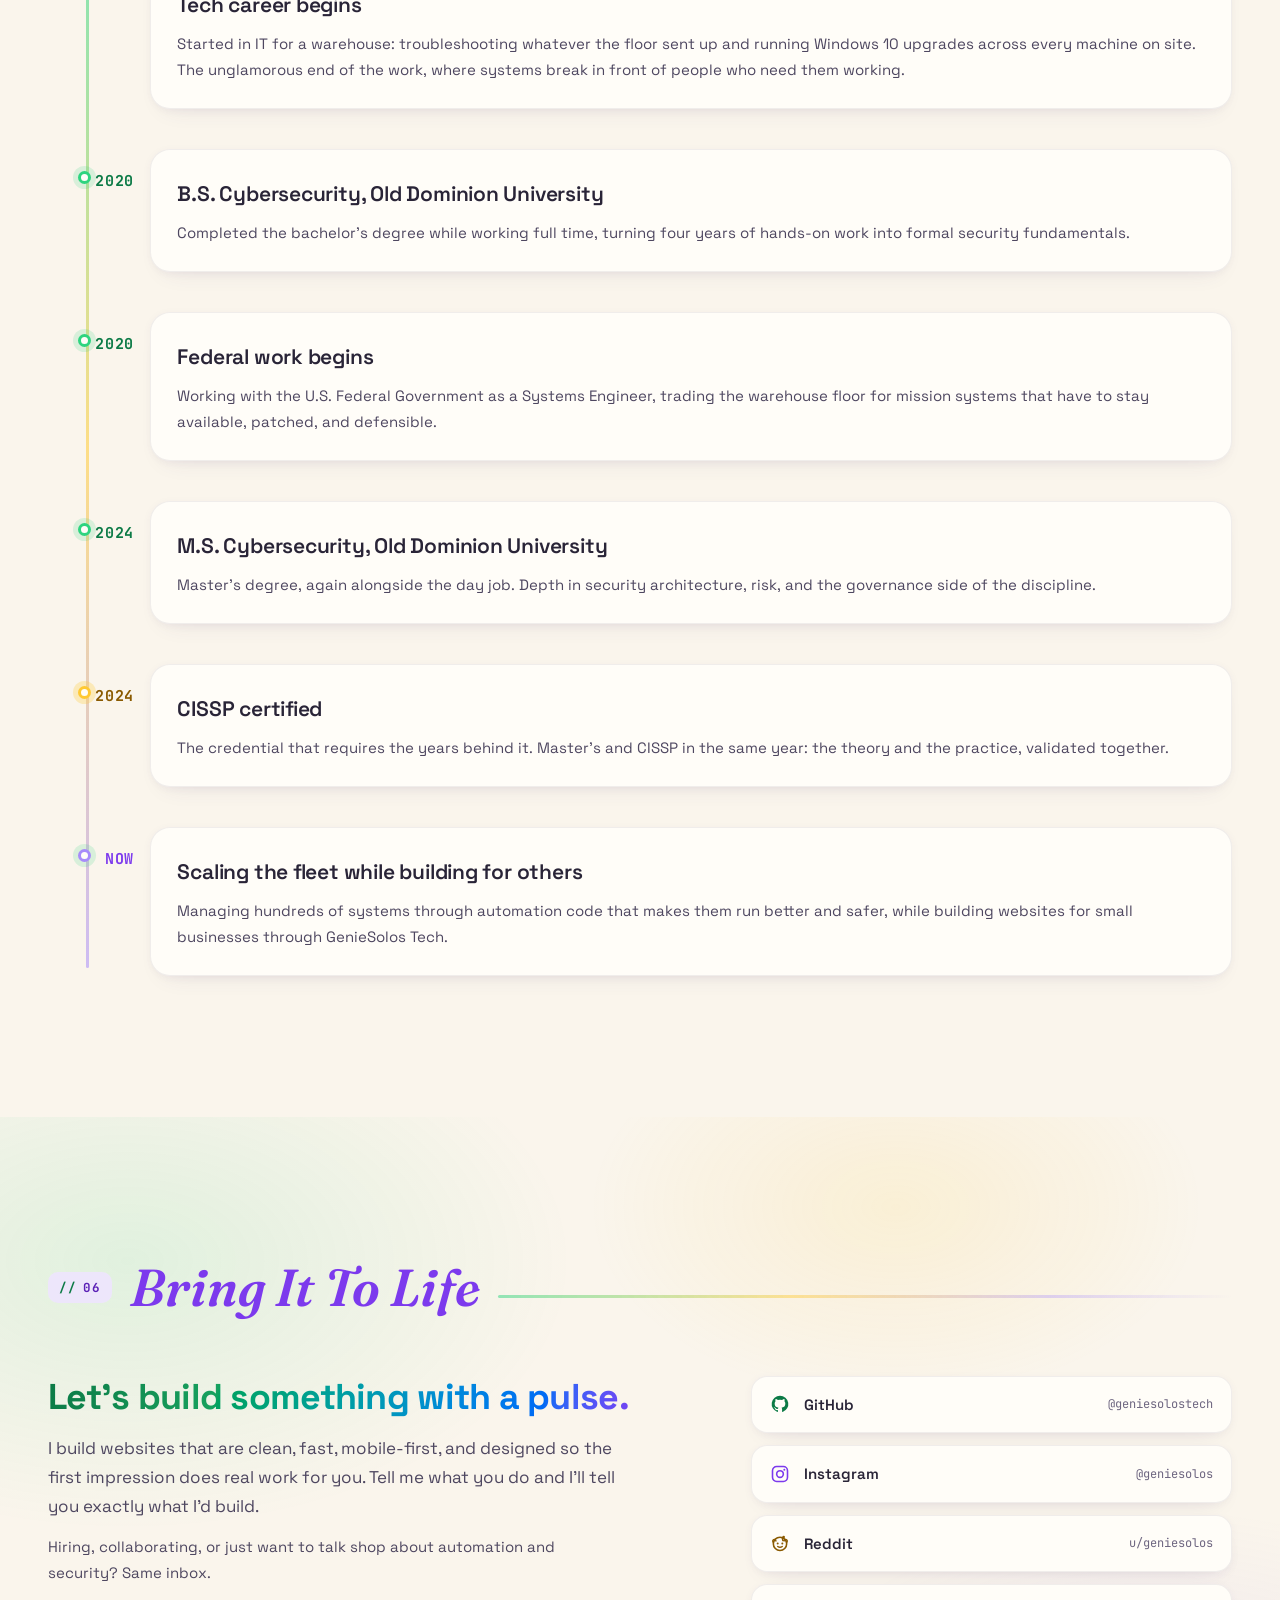
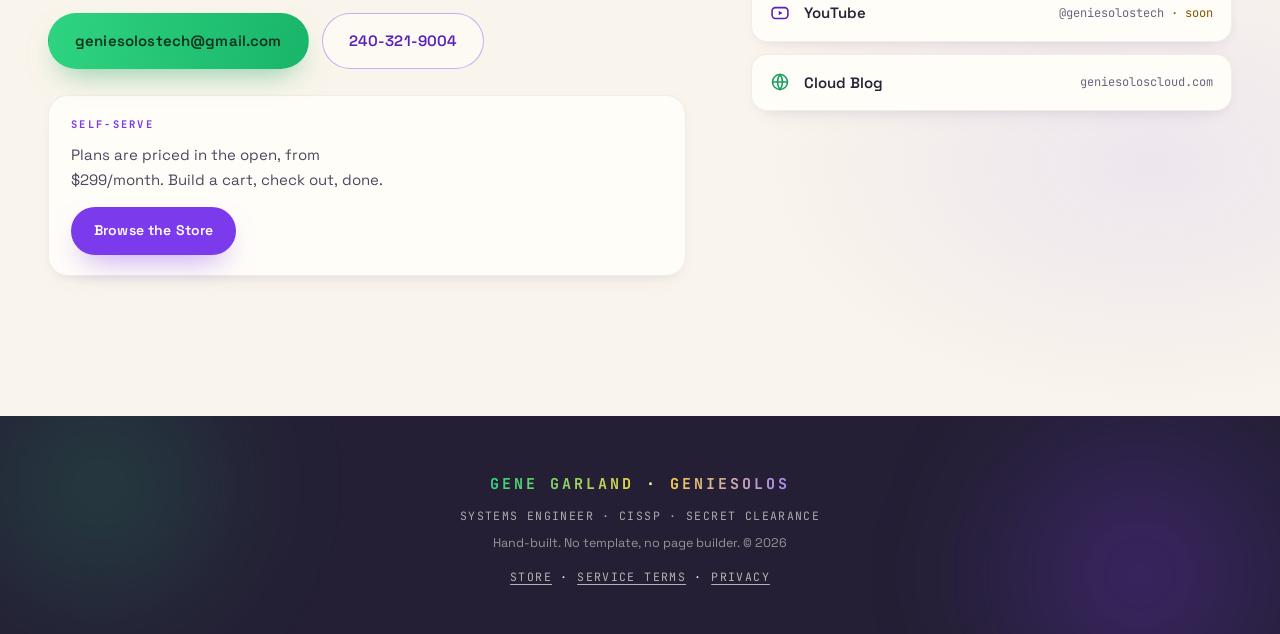
==== commit a8bc304d: "Add a privacy policy, self-host the webfonts, rebuild the 404 The store collects a name, email, phon" ====
--- a/index.html
+++ b/index.html
@@ -45,9 +45,10 @@
 <link rel="icon" href="assets/favicon.svg" type="image/svg+xml">
 <link rel="apple-touch-icon" href="assets/favicon.svg">
 
-<link rel="preconnect" href="https://fonts.googleapis.com">
-<link rel="preconnect" href="https://fonts.gstatic.com" crossorigin>
-<link href="https://fonts.googleapis.com/css2?family=Fraunces:ital,opsz,wght@0,9..144,400;0,9..144,600;1,9..144,400;1,9..144,600&family=JetBrains+Mono:wght@300;400;500;700&family=Space+Grotesk:wght@300;400;500;600;700&display=swap" rel="stylesheet">
+<!-- Self-hosted: no request leaves this origin. See css/fonts.css. The body
+     face is preloaded because every page uses it for all running text. -->
+<link rel="preload" href="assets/fonts/space-grotesk-400-latin.woff2" as="font" type="font/woff2" crossorigin>
+<link rel="stylesheet" href="css/fonts.css?v=20260817">
 
 <!-- ?v= busts browser caches holding the previous 7-day copy. index.html is
      always revalidated, so changing this string reaches visitors immediately,
@@ -658,7 +659,7 @@
     <p class="foot__sig">GENE&nbsp;GARLAND <span>·</span> GENIESOLOS</p>
     <p class="foot__meta">Systems Engineer · CISSP · Secret Clearance</p>
     <p class="foot__built">Hand-built. No template, no page builder. <span id="year"></span></p>
-    <p class="foot__legal"><a href="store">Store</a> · <a href="terms">Service Terms</a></p>
+    <p class="foot__legal"><a href="store">Store</a> · <a href="terms">Service Terms</a> · <a href="privacy">Privacy</a></p>
   </div>
 </footer>
 
--- a/css/fonts.css
+++ b/css/fonts.css
@@ -0,0 +1,215 @@
+/* Self-hosted webfonts. Generated from the Google Fonts CSS2 API, then
+   served from this origin so no visitor request reaches a third party.
+
+   Why self-hosted: browsers partition the HTTP cache by top-level site
+   (Chrome 86+, Firefox 85+, Safari), so the old "already cached from another
+   site" benefit of a font CDN no longer exists. Every visitor downloaded
+   these fresh anyway - now they do it from the same origin, with no extra
+   DNS lookup, no extra TLS handshake, and no request chain waiting on a
+   remote stylesheet before the font URLs are even known.
+
+   unicode-range is load-bearing: it is what lets a browser skip a subset it
+   does not need. Do not remove it when editing.
+
+   Fraunces, JetBrains Mono and Space Grotesk are all licensed under the SIL
+   Open Font License 1.1, which permits this. See assets/fonts/LICENSE.txt.
+
+   Weight 300 is deliberately absent - nothing in css/ declares it. */
+
+@font-face {
+  font-family: 'Fraunces';
+  font-style: italic;
+  font-weight: 400;
+  font-display: swap;
+  src: url('../assets/fonts/fraunces-400-italic-latin-ext.woff2') format('woff2');
+  unicode-range: U+0100-02BA, U+02BD-02C5, U+02C7-02CC, U+02CE-02D7, U+02DD-02FF, U+0304, U+0308, U+0329, U+1D00-1DBF, U+1E00-1E9F, U+1EF2-1EFF, U+2020, U+20A0-20AB, U+20AD-20C0, U+2113, U+2C60-2C7F, U+A720-A7FF;
+}
+
+@font-face {
+  font-family: 'Fraunces';
+  font-style: italic;
+  font-weight: 400;
+  font-display: swap;
+  src: url('../assets/fonts/fraunces-400-italic-latin.woff2') format('woff2');
+  unicode-range: U+0000-00FF, U+0131, U+0152-0153, U+02BB-02BC, U+02C6, U+02DA, U+02DC, U+0304, U+0308, U+0329, U+2000-206F, U+20AC, U+2122, U+2191, U+2193, U+2212, U+2215, U+FEFF, U+FFFD;
+}
+
+@font-face {
+  font-family: 'Fraunces';
+  font-style: italic;
+  font-weight: 600;
+  font-display: swap;
+  src: url('../assets/fonts/fraunces-600-italic-latin-ext.woff2') format('woff2');
+  unicode-range: U+0100-02BA, U+02BD-02C5, U+02C7-02CC, U+02CE-02D7, U+02DD-02FF, U+0304, U+0308, U+0329, U+1D00-1DBF, U+1E00-1E9F, U+1EF2-1EFF, U+2020, U+20A0-20AB, U+20AD-20C0, U+2113, U+2C60-2C7F, U+A720-A7FF;
+}
+
+@font-face {
+  font-family: 'Fraunces';
+  font-style: italic;
+  font-weight: 600;
+  font-display: swap;
+  src: url('../assets/fonts/fraunces-600-italic-latin.woff2') format('woff2');
+  unicode-range: U+0000-00FF, U+0131, U+0152-0153, U+02BB-02BC, U+02C6, U+02DA, U+02DC, U+0304, U+0308, U+0329, U+2000-206F, U+20AC, U+2122, U+2191, U+2193, U+2212, U+2215, U+FEFF, U+FFFD;
+}
+
+@font-face {
+  font-family: 'Fraunces';
+  font-style: normal;
+  font-weight: 400;
+  font-display: swap;
+  src: url('../assets/fonts/fraunces-400-latin-ext.woff2') format('woff2');
+  unicode-range: U+0100-02BA, U+02BD-02C5, U+02C7-02CC, U+02CE-02D7, U+02DD-02FF, U+0304, U+0308, U+0329, U+1D00-1DBF, U+1E00-1E9F, U+1EF2-1EFF, U+2020, U+20A0-20AB, U+20AD-20C0, U+2113, U+2C60-2C7F, U+A720-A7FF;
+}
+
+@font-face {
+  font-family: 'Fraunces';
+  font-style: normal;
+  font-weight: 400;
+  font-display: swap;
+  src: url('../assets/fonts/fraunces-400-latin.woff2') format('woff2');
+  unicode-range: U+0000-00FF, U+0131, U+0152-0153, U+02BB-02BC, U+02C6, U+02DA, U+02DC, U+0304, U+0308, U+0329, U+2000-206F, U+20AC, U+2122, U+2191, U+2193, U+2212, U+2215, U+FEFF, U+FFFD;
+}
+
+@font-face {
+  font-family: 'Fraunces';
+  font-style: normal;
+  font-weight: 600;
+  font-display: swap;
+  src: url('../assets/fonts/fraunces-600-latin-ext.woff2') format('woff2');
+  unicode-range: U+0100-02BA, U+02BD-02C5, U+02C7-02CC, U+02CE-02D7, U+02DD-02FF, U+0304, U+0308, U+0329, U+1D00-1DBF, U+1E00-1E9F, U+1EF2-1EFF, U+2020, U+20A0-20AB, U+20AD-20C0, U+2113, U+2C60-2C7F, U+A720-A7FF;
+}
+
+@font-face {
+  font-family: 'Fraunces';
+  font-style: normal;
+  font-weight: 600;
+  font-display: swap;
+  src: url('../assets/fonts/fraunces-600-latin.woff2') format('woff2');
+  unicode-range: U+0000-00FF, U+0131, U+0152-0153, U+02BB-02BC, U+02C6, U+02DA, U+02DC, U+0304, U+0308, U+0329, U+2000-206F, U+20AC, U+2122, U+2191, U+2193, U+2212, U+2215, U+FEFF, U+FFFD;
+}
+
+@font-face {
+  font-family: 'JetBrains Mono';
+  font-style: normal;
+  font-weight: 400;
+  font-display: swap;
+  src: url('../assets/fonts/jetbrains-mono-400-latin-ext.woff2') format('woff2');
+  unicode-range: U+0100-02BA, U+02BD-02C5, U+02C7-02CC, U+02CE-02D7, U+02DD-02FF, U+0304, U+0308, U+0329, U+1D00-1DBF, U+1E00-1E9F, U+1EF2-1EFF, U+2020, U+20A0-20AB, U+20AD-20C0, U+2113, U+2C60-2C7F, U+A720-A7FF;
+}
+
+@font-face {
+  font-family: 'JetBrains Mono';
+  font-style: normal;
+  font-weight: 400;
+  font-display: swap;
+  src: url('../assets/fonts/jetbrains-mono-400-latin.woff2') format('woff2');
+  unicode-range: U+0000-00FF, U+0131, U+0152-0153, U+02BB-02BC, U+02C6, U+02DA, U+02DC, U+0304, U+0308, U+0329, U+2000-206F, U+20AC, U+2122, U+2191, U+2193, U+2212, U+2215, U+FEFF, U+FFFD;
+}
+
+@font-face {
+  font-family: 'JetBrains Mono';
+  font-style: normal;
+  font-weight: 500;
+  font-display: swap;
+  src: url('../assets/fonts/jetbrains-mono-500-latin-ext.woff2') format('woff2');
+  unicode-range: U+0100-02BA, U+02BD-02C5, U+02C7-02CC, U+02CE-02D7, U+02DD-02FF, U+0304, U+0308, U+0329, U+1D00-1DBF, U+1E00-1E9F, U+1EF2-1EFF, U+2020, U+20A0-20AB, U+20AD-20C0, U+2113, U+2C60-2C7F, U+A720-A7FF;
+}
+
+@font-face {
+  font-family: 'JetBrains Mono';
+  font-style: normal;
+  font-weight: 500;
+  font-display: swap;
+  src: url('../assets/fonts/jetbrains-mono-500-latin.woff2') format('woff2');
+  unicode-range: U+0000-00FF, U+0131, U+0152-0153, U+02BB-02BC, U+02C6, U+02DA, U+02DC, U+0304, U+0308, U+0329, U+2000-206F, U+20AC, U+2122, U+2191, U+2193, U+2212, U+2215, U+FEFF, U+FFFD;
+}
+
+@font-face {
+  font-family: 'JetBrains Mono';
+  font-style: normal;
+  font-weight: 700;
+  font-display: swap;
+  src: url('../assets/fonts/jetbrains-mono-700-latin-ext.woff2') format('woff2');
+  unicode-range: U+0100-02BA, U+02BD-02C5, U+02C7-02CC, U+02CE-02D7, U+02DD-02FF, U+0304, U+0308, U+0329, U+1D00-1DBF, U+1E00-1E9F, U+1EF2-1EFF, U+2020, U+20A0-20AB, U+20AD-20C0, U+2113, U+2C60-2C7F, U+A720-A7FF;
+}
+
+@font-face {
+  font-family: 'JetBrains Mono';
+  font-style: normal;
+  font-weight: 700;
+  font-display: swap;
+  src: url('../assets/fonts/jetbrains-mono-700-latin.woff2') format('woff2');
+  unicode-range: U+0000-00FF, U+0131, U+0152-0153, U+02BB-02BC, U+02C6, U+02DA, U+02DC, U+0304, U+0308, U+0329, U+2000-206F, U+20AC, U+2122, U+2191, U+2193, U+2212, U+2215, U+FEFF, U+FFFD;
+}
+
+@font-face {
+  font-family: 'Space Grotesk';
+  font-style: normal;
+  font-weight: 400;
+  font-display: swap;
+  src: url('../assets/fonts/space-grotesk-400-latin-ext.woff2') format('woff2');
+  unicode-range: U+0100-02BA, U+02BD-02C5, U+02C7-02CC, U+02CE-02D7, U+02DD-02FF, U+0304, U+0308, U+0329, U+1D00-1DBF, U+1E00-1E9F, U+1EF2-1EFF, U+2020, U+20A0-20AB, U+20AD-20C0, U+2113, U+2C60-2C7F, U+A720-A7FF;
+}
+
+@font-face {
+  font-family: 'Space Grotesk';
+  font-style: normal;
+  font-weight: 400;
+  font-display: swap;
+  src: url('../assets/fonts/space-grotesk-400-latin.woff2') format('woff2');
+  unicode-range: U+0000-00FF, U+0131, U+0152-0153, U+02BB-02BC, U+02C6, U+02DA, U+02DC, U+0304, U+0308, U+0329, U+2000-206F, U+20AC, U+2122, U+2191, U+2193, U+2212, U+2215, U+FEFF, U+FFFD;
+}
+
+@font-face {
+  font-family: 'Space Grotesk';
+  font-style: normal;
+  font-weight: 500;
+  font-display: swap;
+  src: url('../assets/fonts/space-grotesk-500-latin-ext.woff2') format('woff2');
+  unicode-range: U+0100-02BA, U+02BD-02C5, U+02C7-02CC, U+02CE-02D7, U+02DD-02FF, U+0304, U+0308, U+0329, U+1D00-1DBF, U+1E00-1E9F, U+1EF2-1EFF, U+2020, U+20A0-20AB, U+20AD-20C0, U+2113, U+2C60-2C7F, U+A720-A7FF;
+}
+
+@font-face {
+  font-family: 'Space Grotesk';
+  font-style: normal;
+  font-weight: 500;
+  font-display: swap;
+  src: url('../assets/fonts/space-grotesk-500-latin.woff2') format('woff2');
+  unicode-range: U+0000-00FF, U+0131, U+0152-0153, U+02BB-02BC, U+02C6, U+02DA, U+02DC, U+0304, U+0308, U+0329, U+2000-206F, U+20AC, U+2122, U+2191, U+2193, U+2212, U+2215, U+FEFF, U+FFFD;
+}
+
+@font-face {
+  font-family: 'Space Grotesk';
+  font-style: normal;
+  font-weight: 600;
+  font-display: swap;
+  src: url('../assets/fonts/space-grotesk-600-latin-ext.woff2') format('woff2');
+  unicode-range: U+0100-02BA, U+02BD-02C5, U+02C7-02CC, U+02CE-02D7, U+02DD-02FF, U+0304, U+0308, U+0329, U+1D00-1DBF, U+1E00-1E9F, U+1EF2-1EFF, U+2020, U+20A0-20AB, U+20AD-20C0, U+2113, U+2C60-2C7F, U+A720-A7FF;
+}
+
+@font-face {
+  font-family: 'Space Grotesk';
+  font-style: normal;
+  font-weight: 600;
+  font-display: swap;
+  src: url('../assets/fonts/space-grotesk-600-latin.woff2') format('woff2');
+  unicode-range: U+0000-00FF, U+0131, U+0152-0153, U+02BB-02BC, U+02C6, U+02DA, U+02DC, U+0304, U+0308, U+0329, U+2000-206F, U+20AC, U+2122, U+2191, U+2193, U+2212, U+2215, U+FEFF, U+FFFD;
+}
+
+@font-face {
+  font-family: 'Space Grotesk';
+  font-style: normal;
+  font-weight: 700;
+  font-display: swap;
+  src: url('../assets/fonts/space-grotesk-700-latin-ext.woff2') format('woff2');
+  unicode-range: U+0100-02BA, U+02BD-02C5, U+02C7-02CC, U+02CE-02D7, U+02DD-02FF, U+0304, U+0308, U+0329, U+1D00-1DBF, U+1E00-1E9F, U+1EF2-1EFF, U+2020, U+20A0-20AB, U+20AD-20C0, U+2113, U+2C60-2C7F, U+A720-A7FF;
+}
+
+@font-face {
+  font-family: 'Space Grotesk';
+  font-style: normal;
+  font-weight: 700;
+  font-display: swap;
+  src: url('../assets/fonts/space-grotesk-700-latin.woff2') format('woff2');
+  unicode-range: U+0000-00FF, U+0131, U+0152-0153, U+02BB-02BC, U+02C6, U+02DA, U+02DC, U+0304, U+0308, U+0329, U+2000-206F, U+20AC, U+2122, U+2191, U+2193, U+2212, U+2215, U+FEFF, U+FFFD;
+}
--- a/css/style.css
+++ b/css/style.css
@@ -1662,6 +1662,19 @@
 .nf__text { color: var(--ink-2); max-width: 46ch; }
 .nf .btn { margin-top: 10px; }
 
+/* Buttons sit on one row and wrap together on narrow screens; .nf is a grid,
+   so they need their own flex line rather than becoming grid items. */
+.nf__actions { display: flex; flex-wrap: wrap; gap: 12px; align-items: center; }
+.nf__links {
+  margin-top: 2px;
+  font-family: var(--mono); font-size: 11.5px;
+  letter-spacing: .16em; text-transform: uppercase;
+  color: var(--ink-2);
+}
+.nf__links a { color: var(--ink-2); text-decoration: none; border-bottom: 1px solid transparent; }
+.nf__links a:hover { color: var(--violet); border-bottom-color: currentColor; }
+.nf__links span { opacity: .4; margin: 0 10px; }
+
 /* ── Still mode (?still=1): settled page for screenshots ────── */
 .still { scroll-behavior: auto !important; }
 .still *, .still *::before, .still *::after {
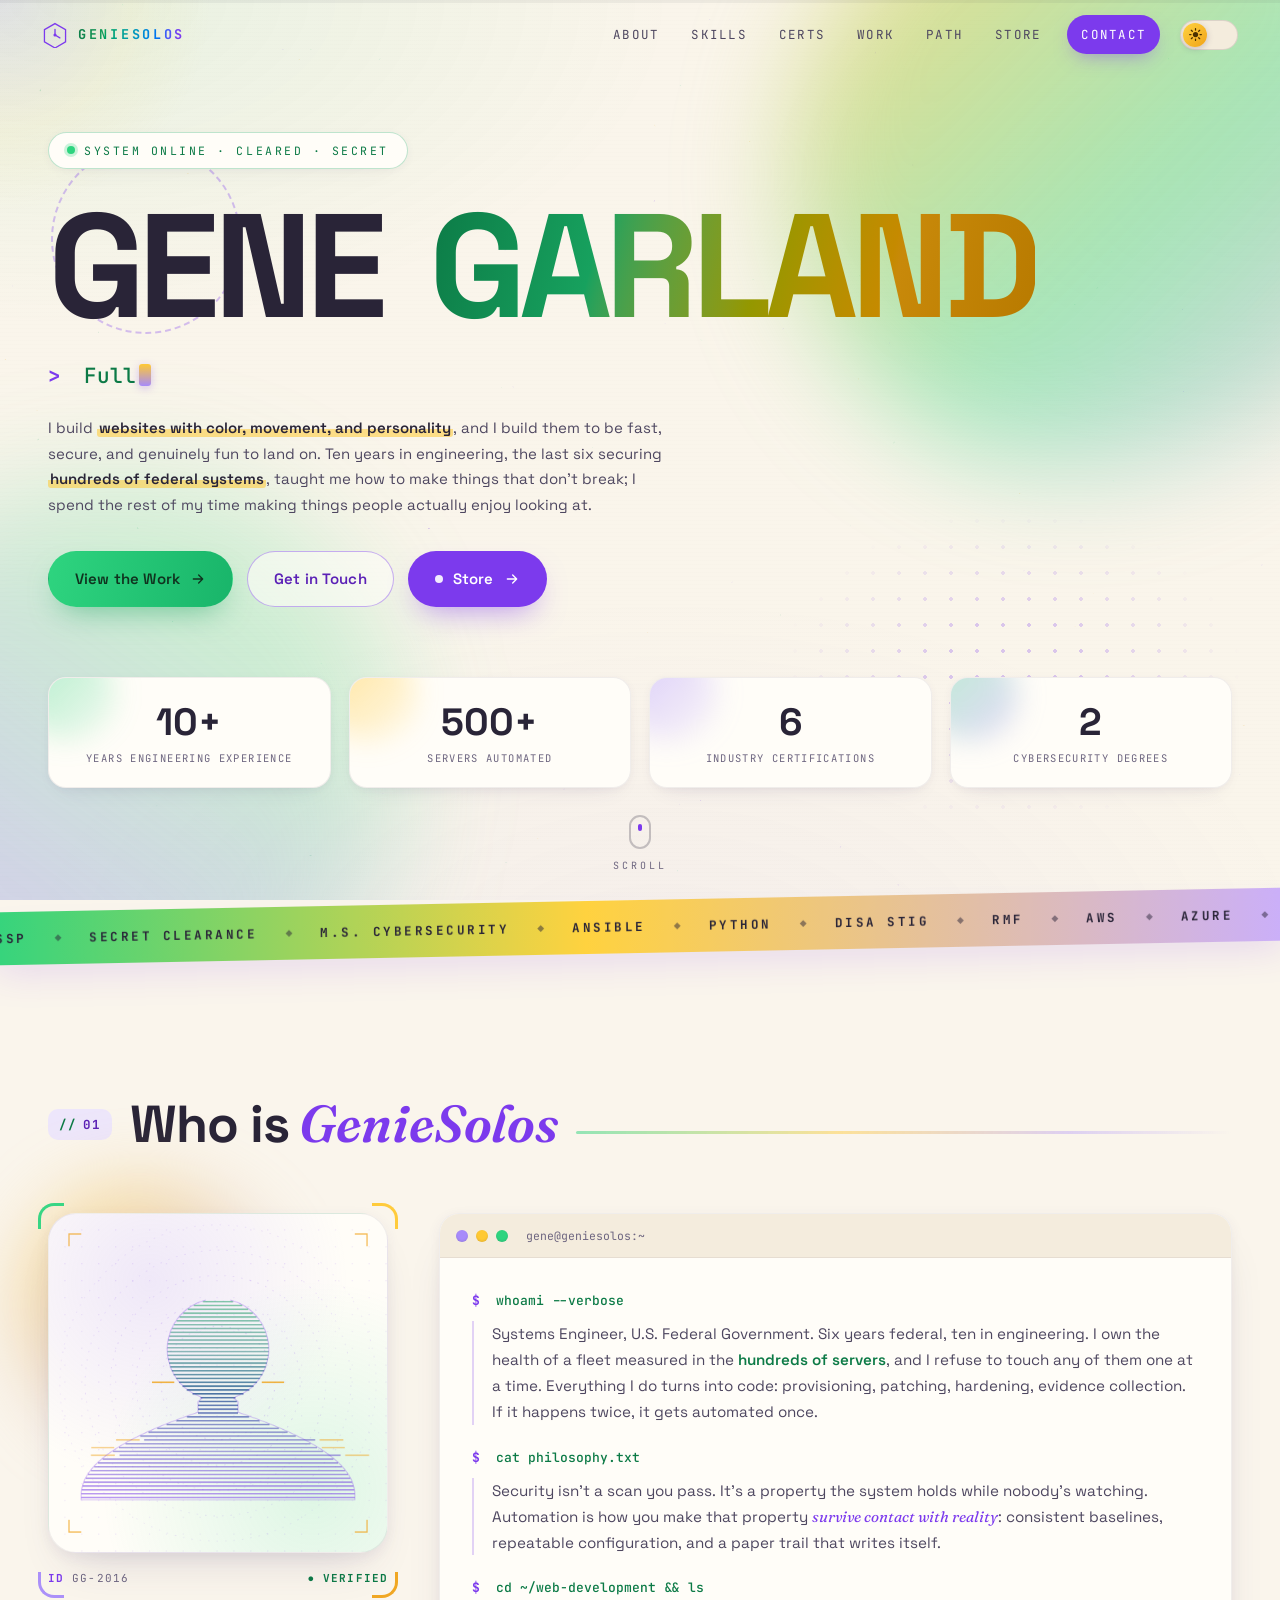
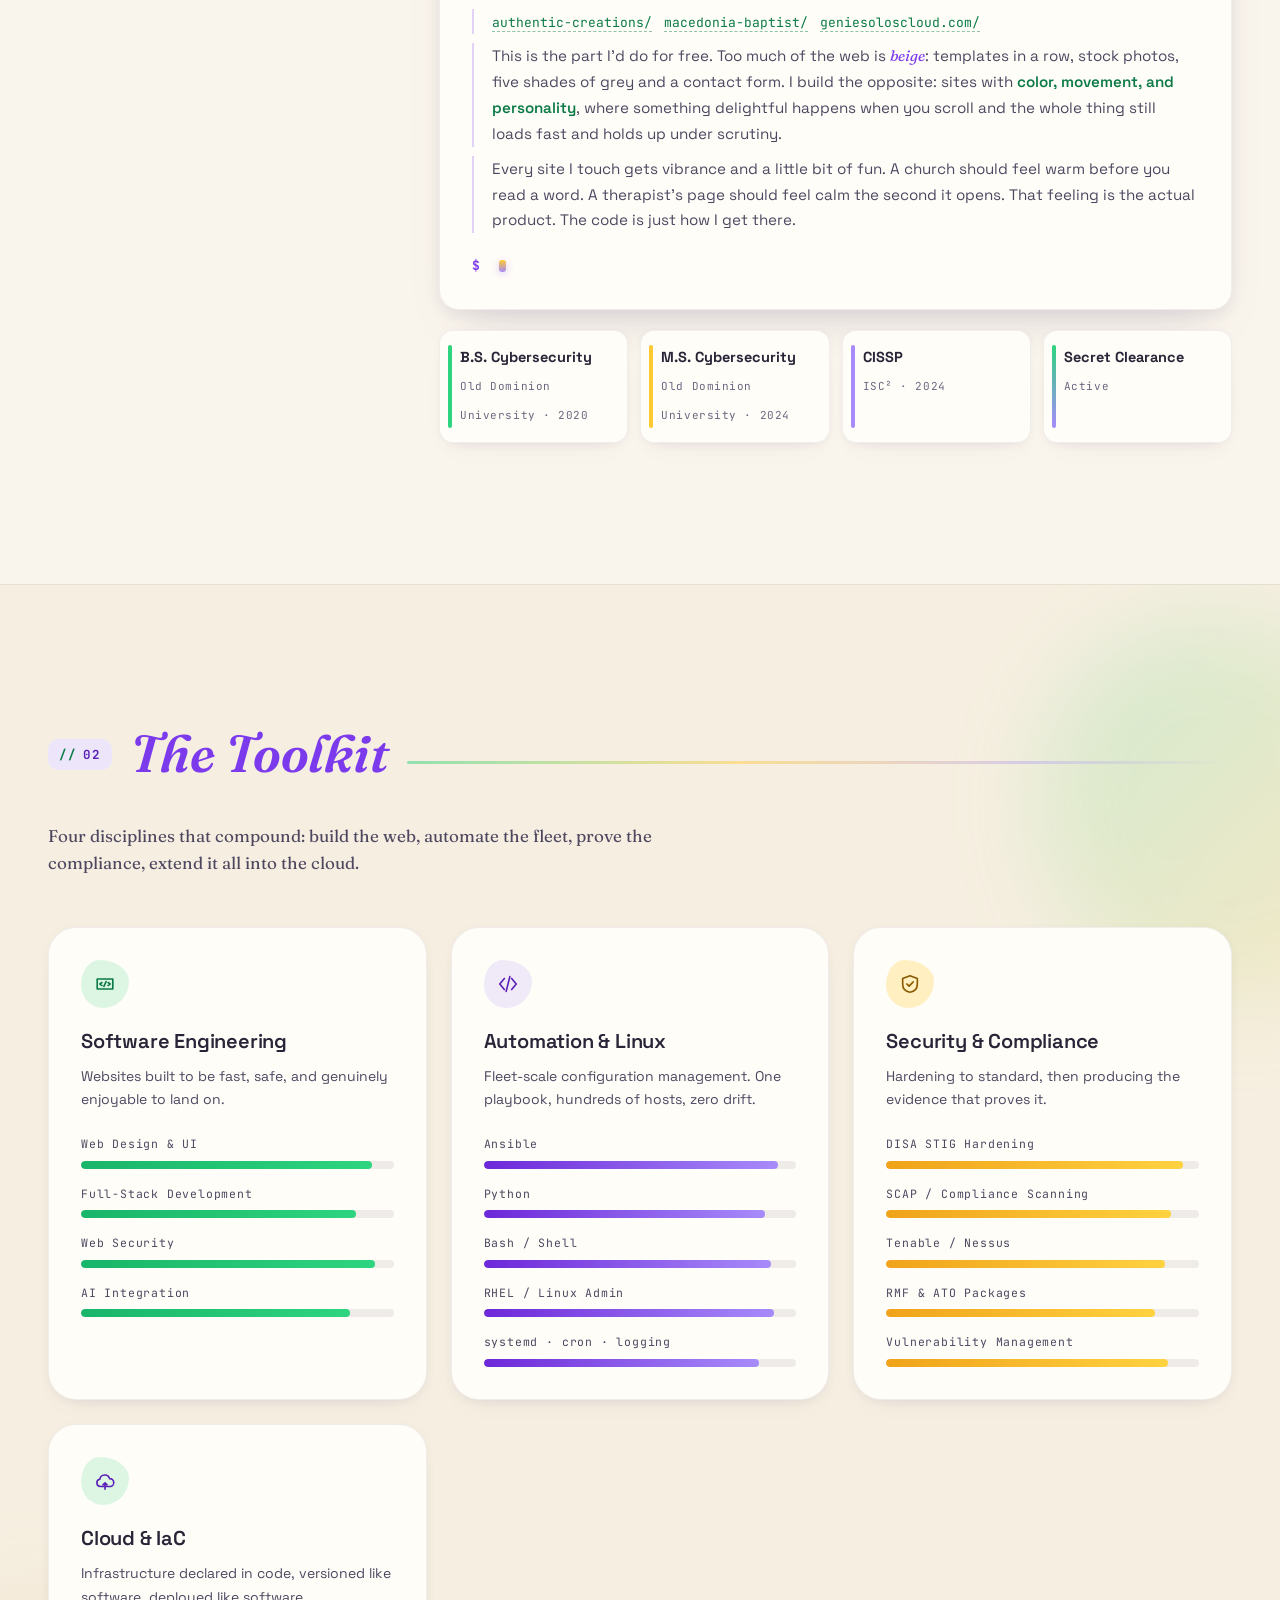
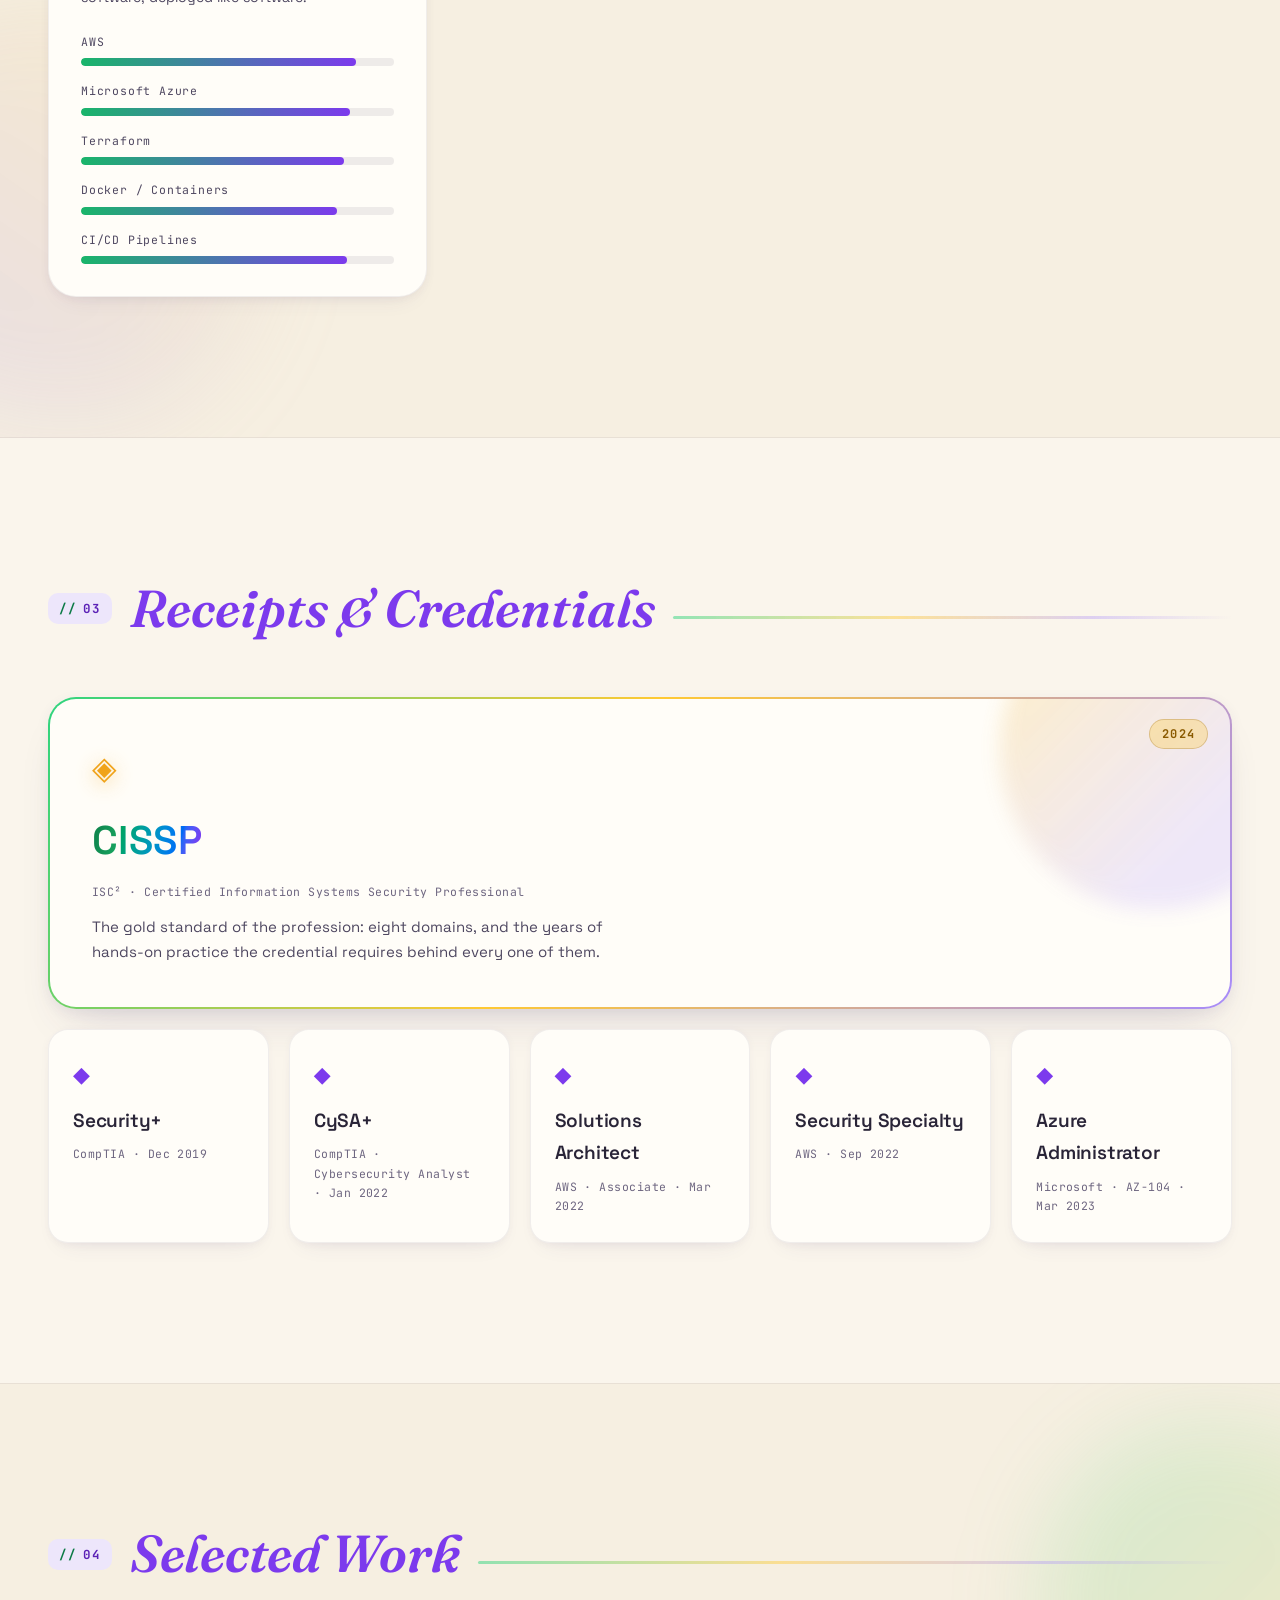
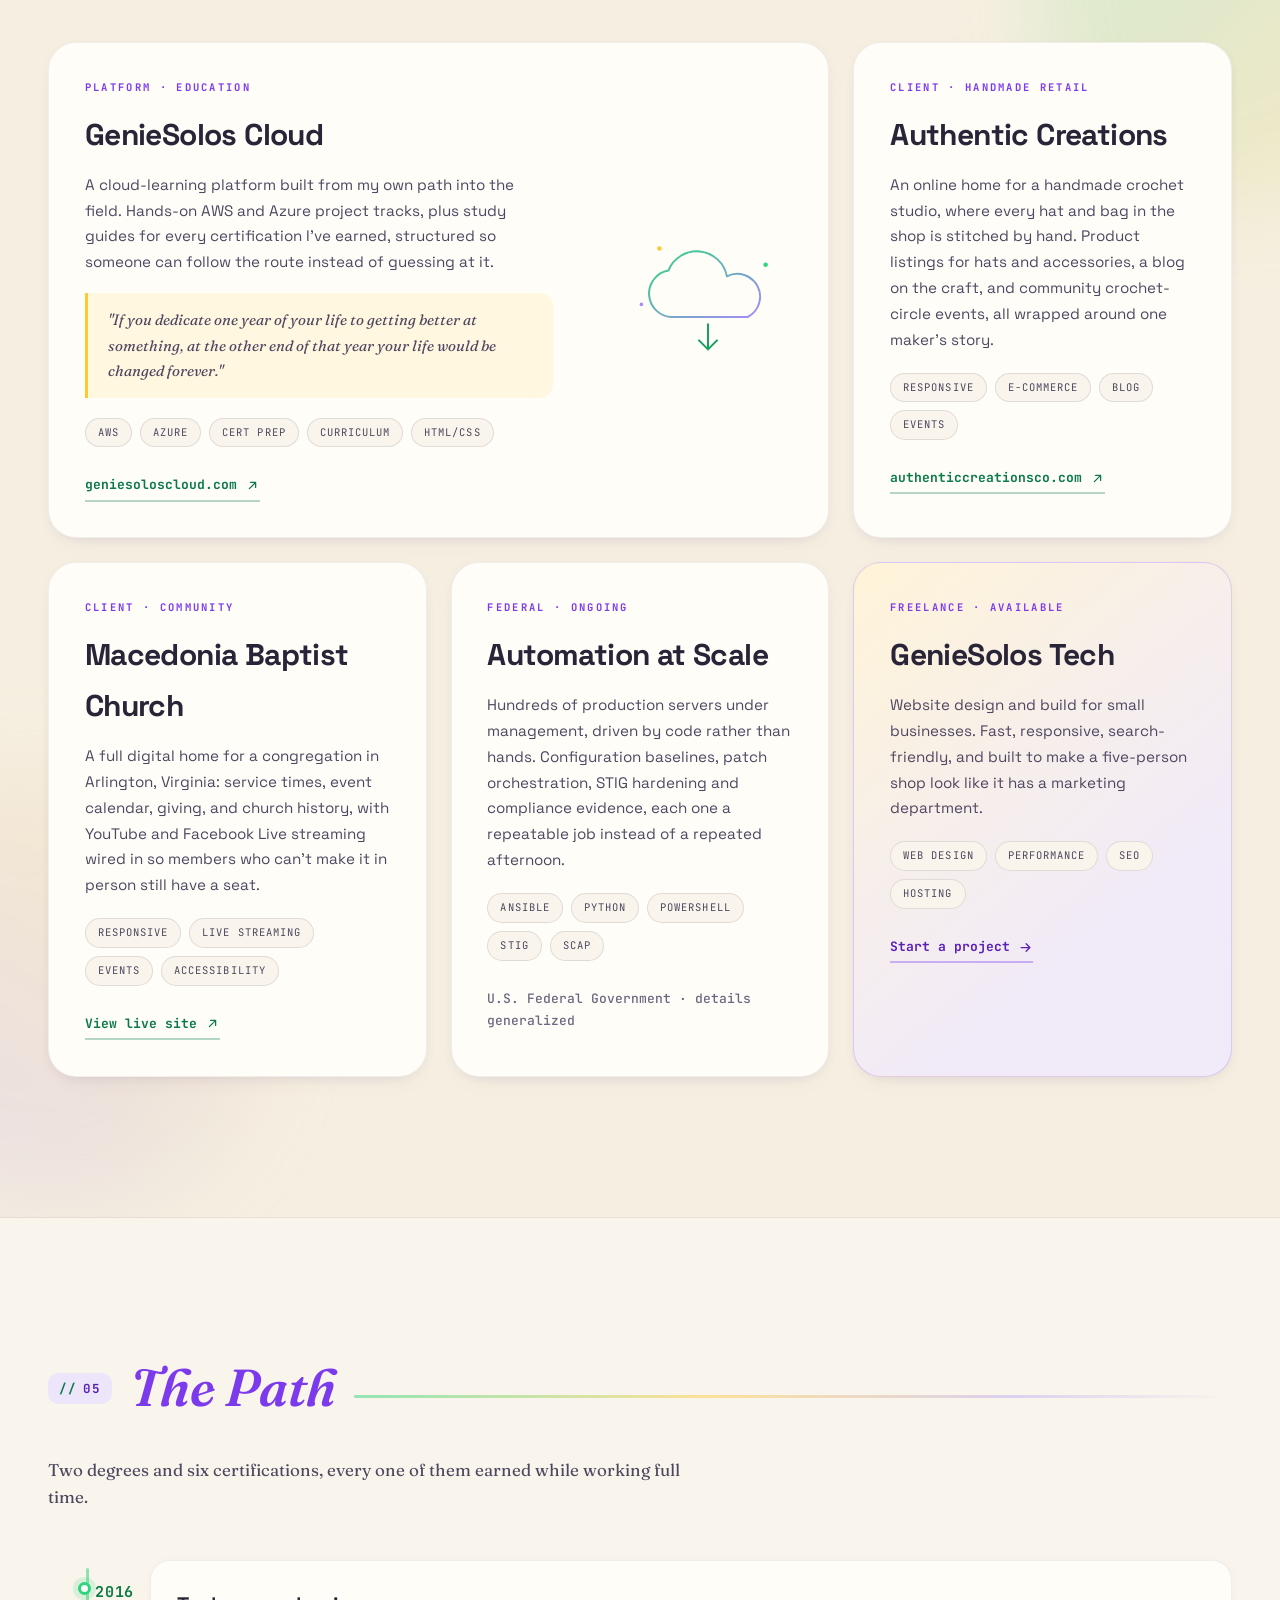
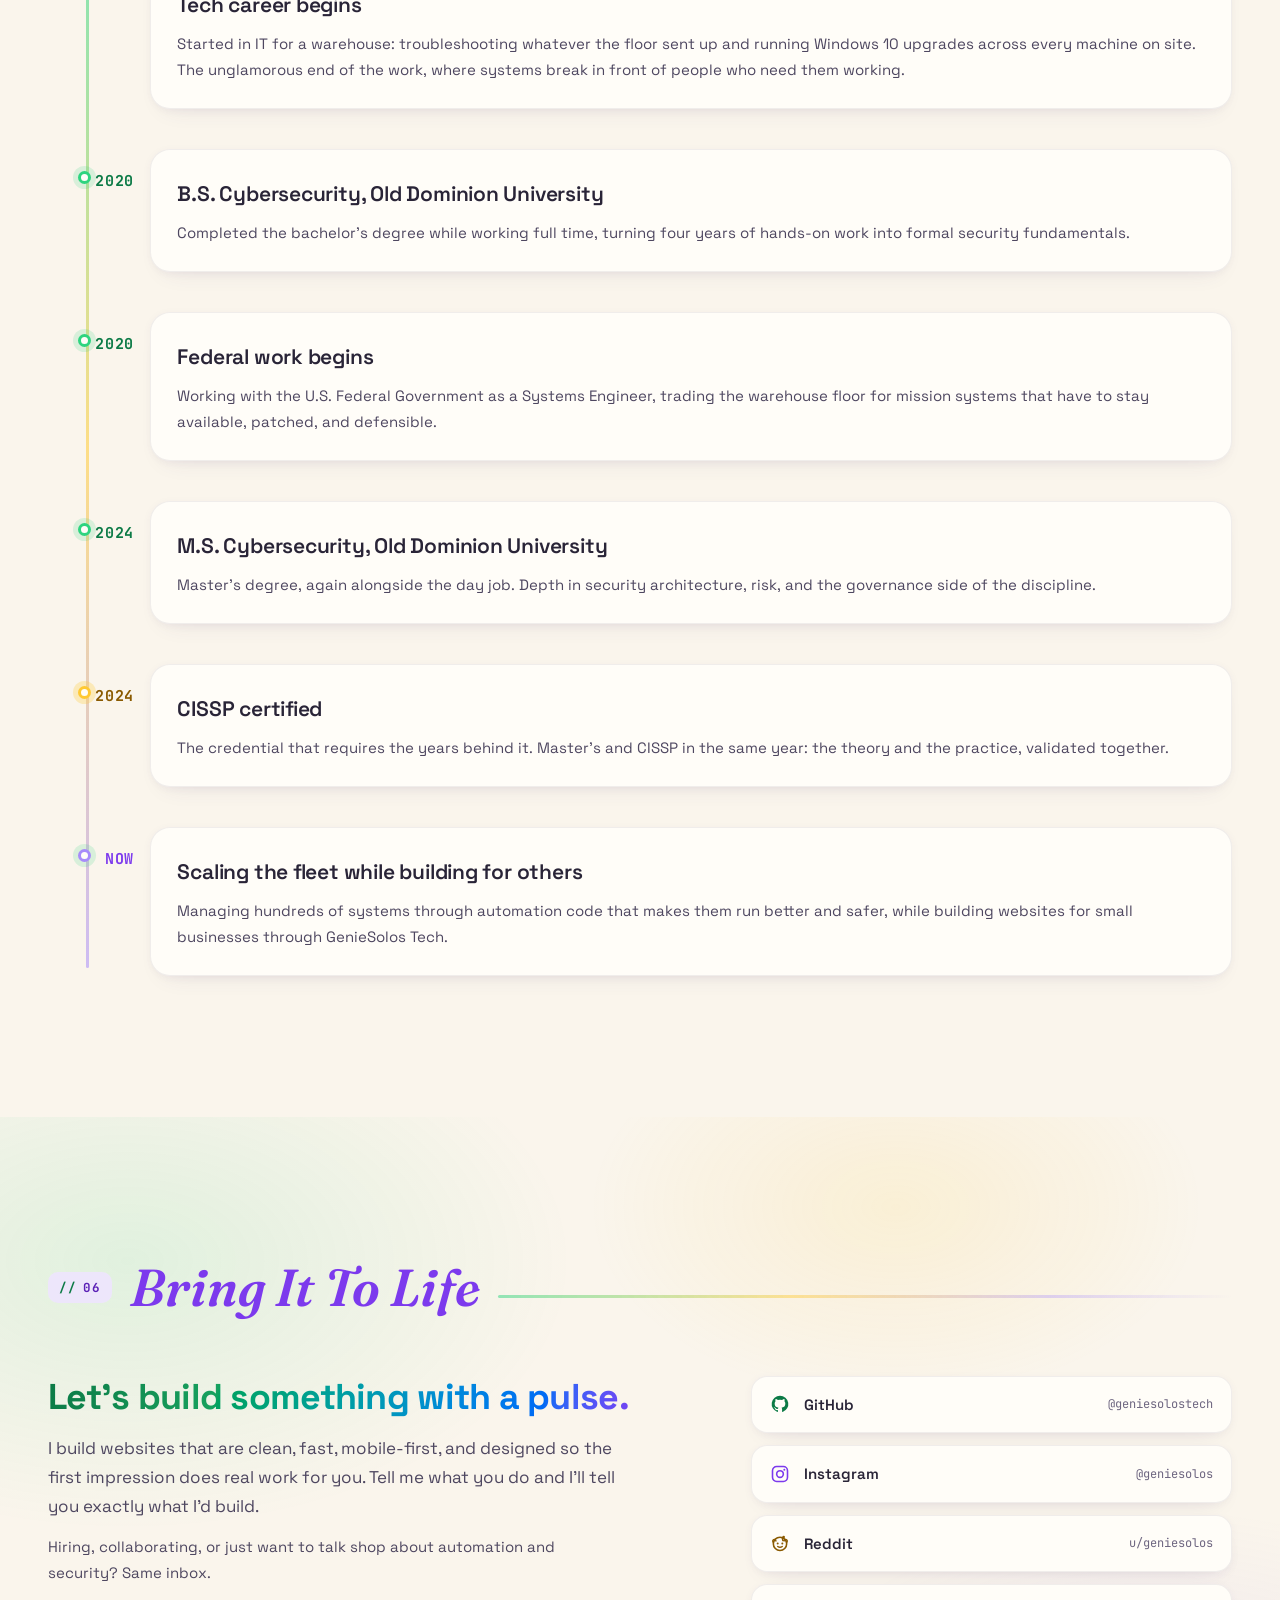
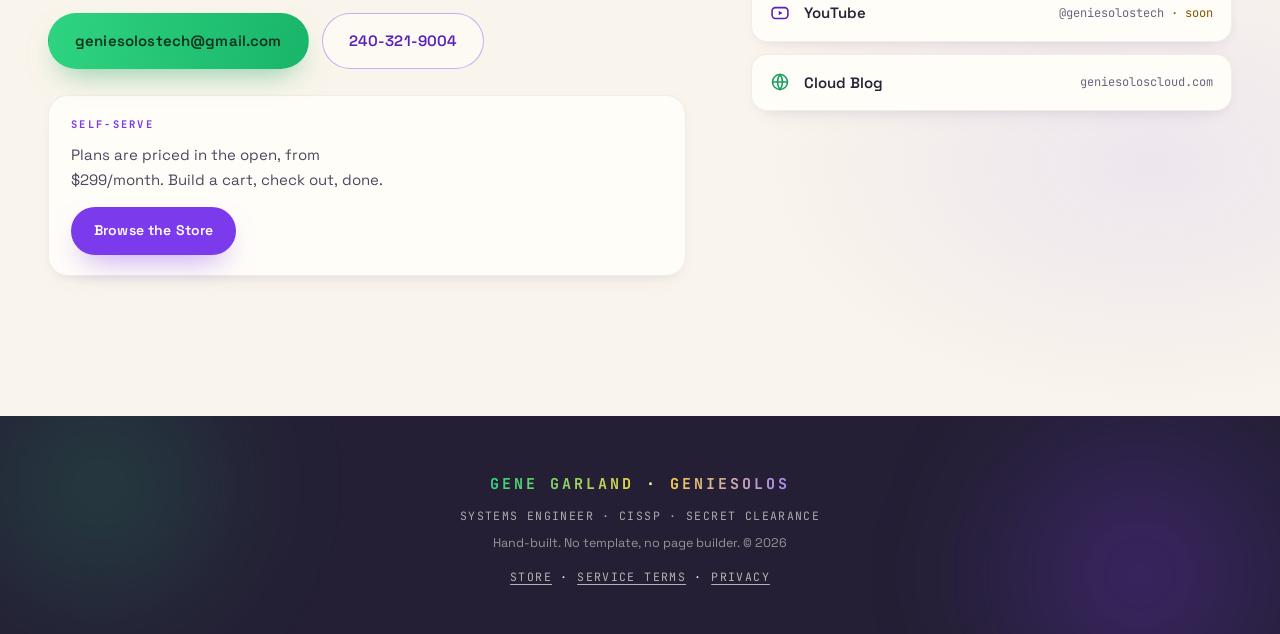
==== commit 7f7fd880: "Point the MBC portfolio links at the geniesoloscode Pages URL MBC moved from geniesolostech to the g" ====
--- a/index.html
+++ b/index.html
@@ -239,7 +239,7 @@
             <p class="term__line"><span class="p">$</span> cd ~/web-development &amp;&amp; ls</p>
             <p class="term__out">
               <a href="https://authenticcreationsco.com" target="_blank" rel="noopener">authentic-creations/</a>
-              &nbsp;&nbsp;<a href="https://geniesolostech.github.io/MBC/" target="_blank" rel="noopener">macedonia-baptist/</a>
+              &nbsp;&nbsp;<a href="https://geniesoloscode.github.io/MBC/" target="_blank" rel="noopener">macedonia-baptist/</a>
               &nbsp;&nbsp;<a href="https://geniesoloscloud.com" target="_blank" rel="noopener">geniesoloscloud.com/</a>
             </p>
             <p class="term__out">
@@ -477,7 +477,7 @@
             so members who can't make it in person still have a seat.
           </p>
           <ul class="tags"><li>Responsive</li><li>Live Streaming</li><li>Events</li><li>Accessibility</li></ul>
-          <a class="proj__link" href="https://geniesolostech.github.io/MBC/" target="_blank" rel="noopener">
+          <a class="proj__link" href="https://geniesoloscode.github.io/MBC/" target="_blank" rel="noopener">
             View live site
             <svg viewBox="0 0 24 24" width="15" height="15" aria-hidden="true"><path d="M7 17 17 7M9 7h8v8" fill="none" stroke="currentColor" stroke-width="2" stroke-linecap="round" stroke-linejoin="round"/></svg>
           </a>
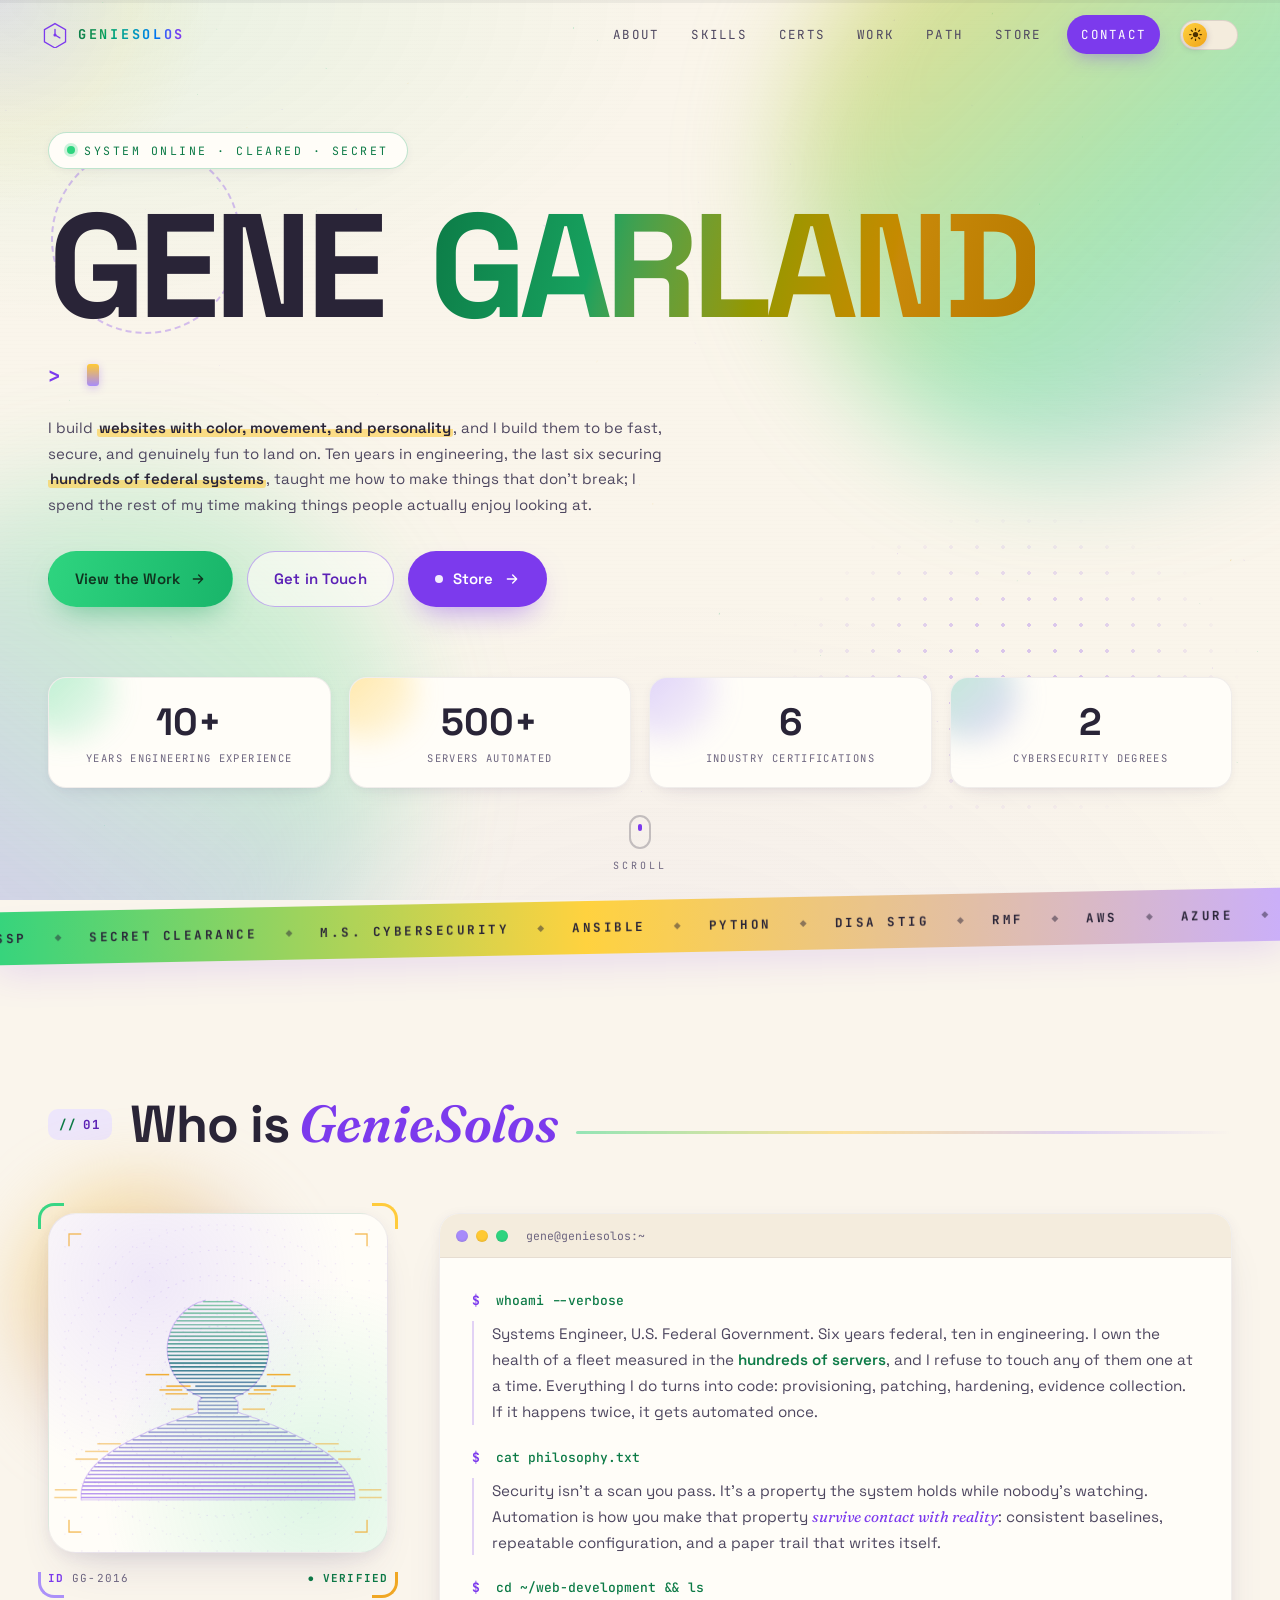
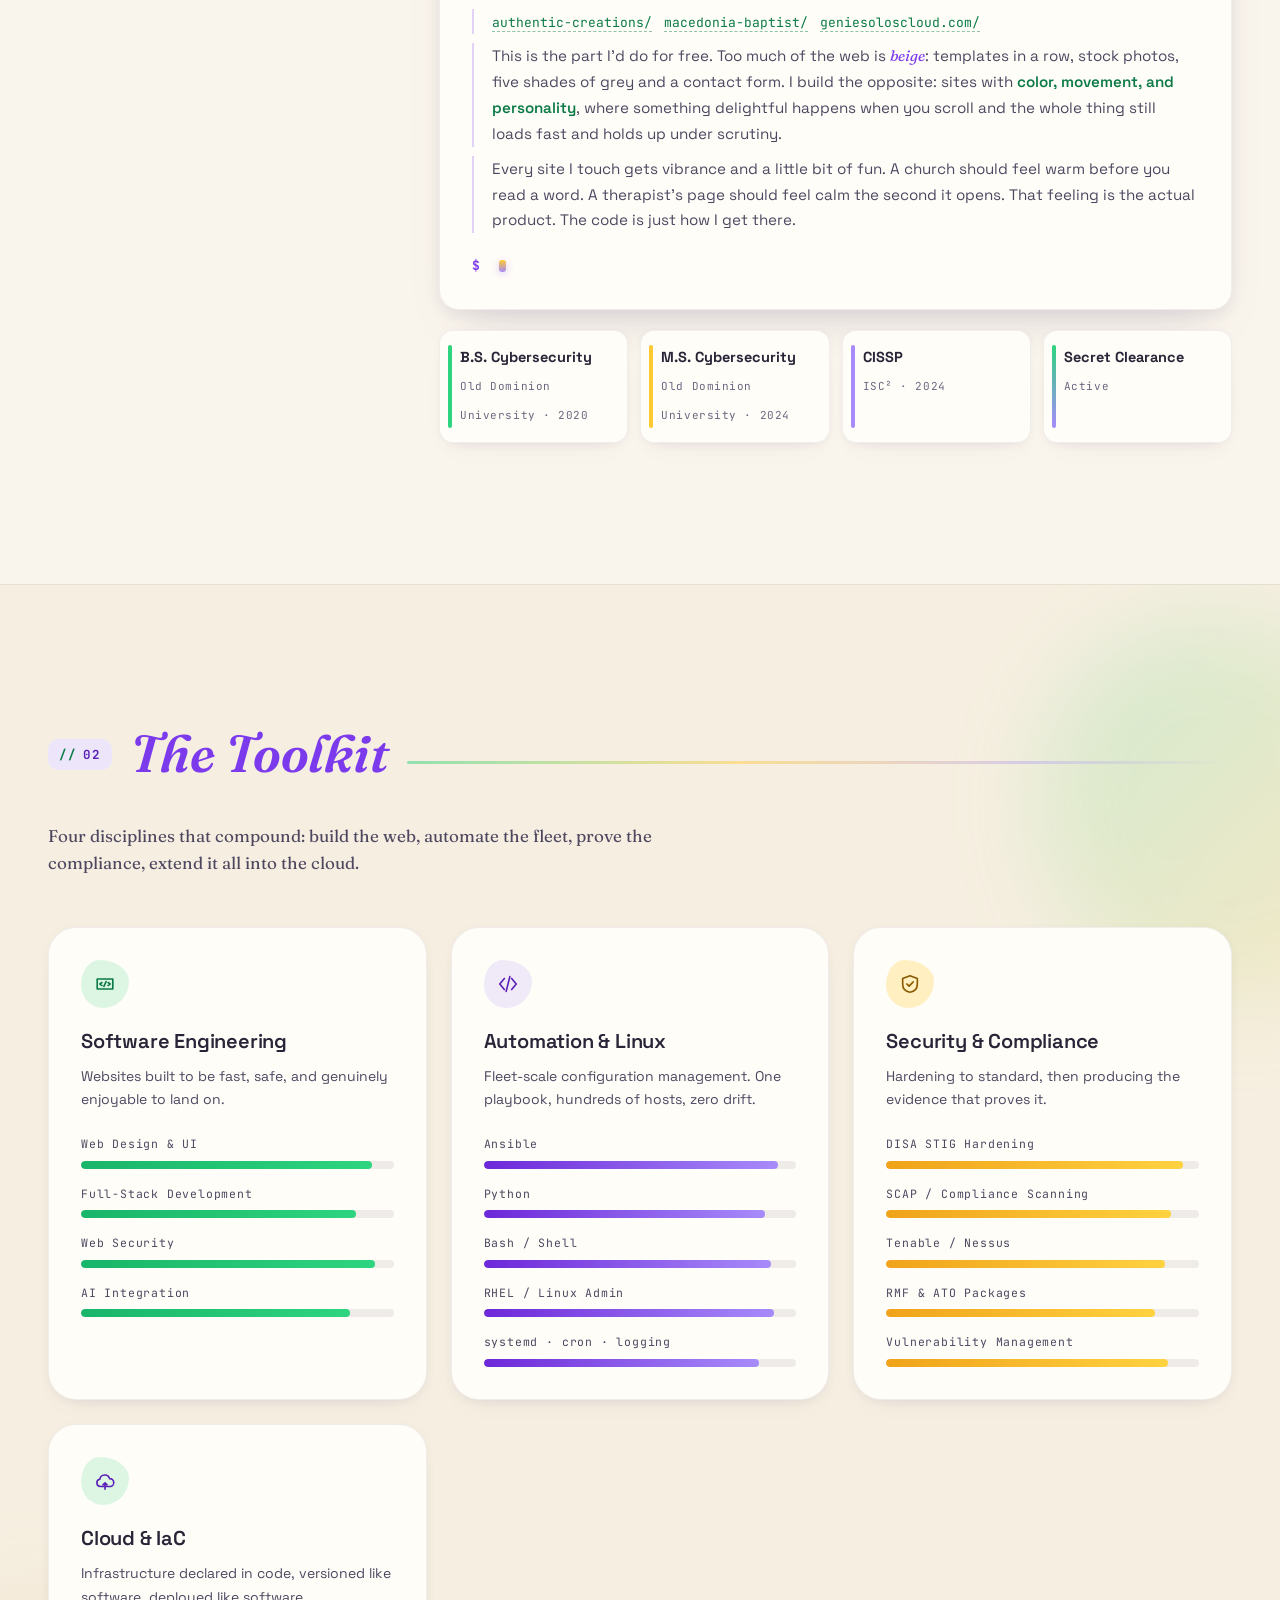
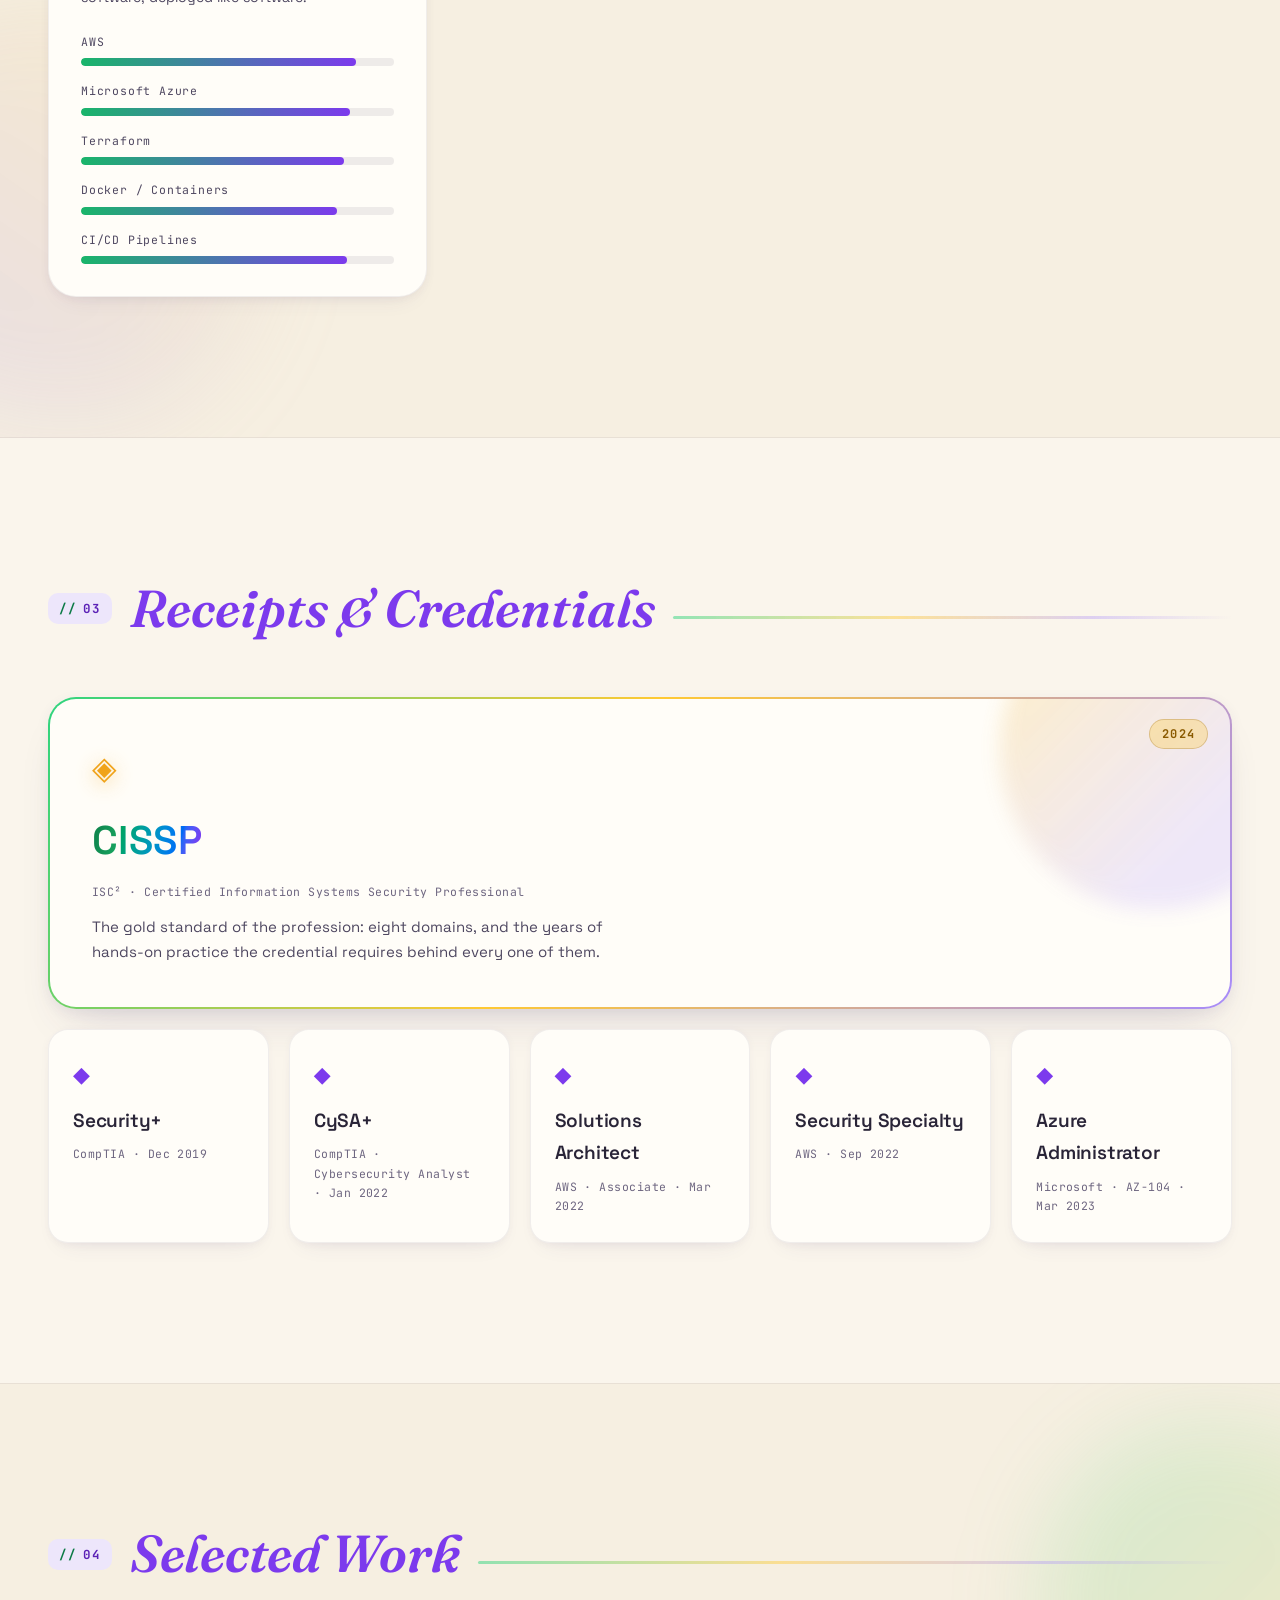
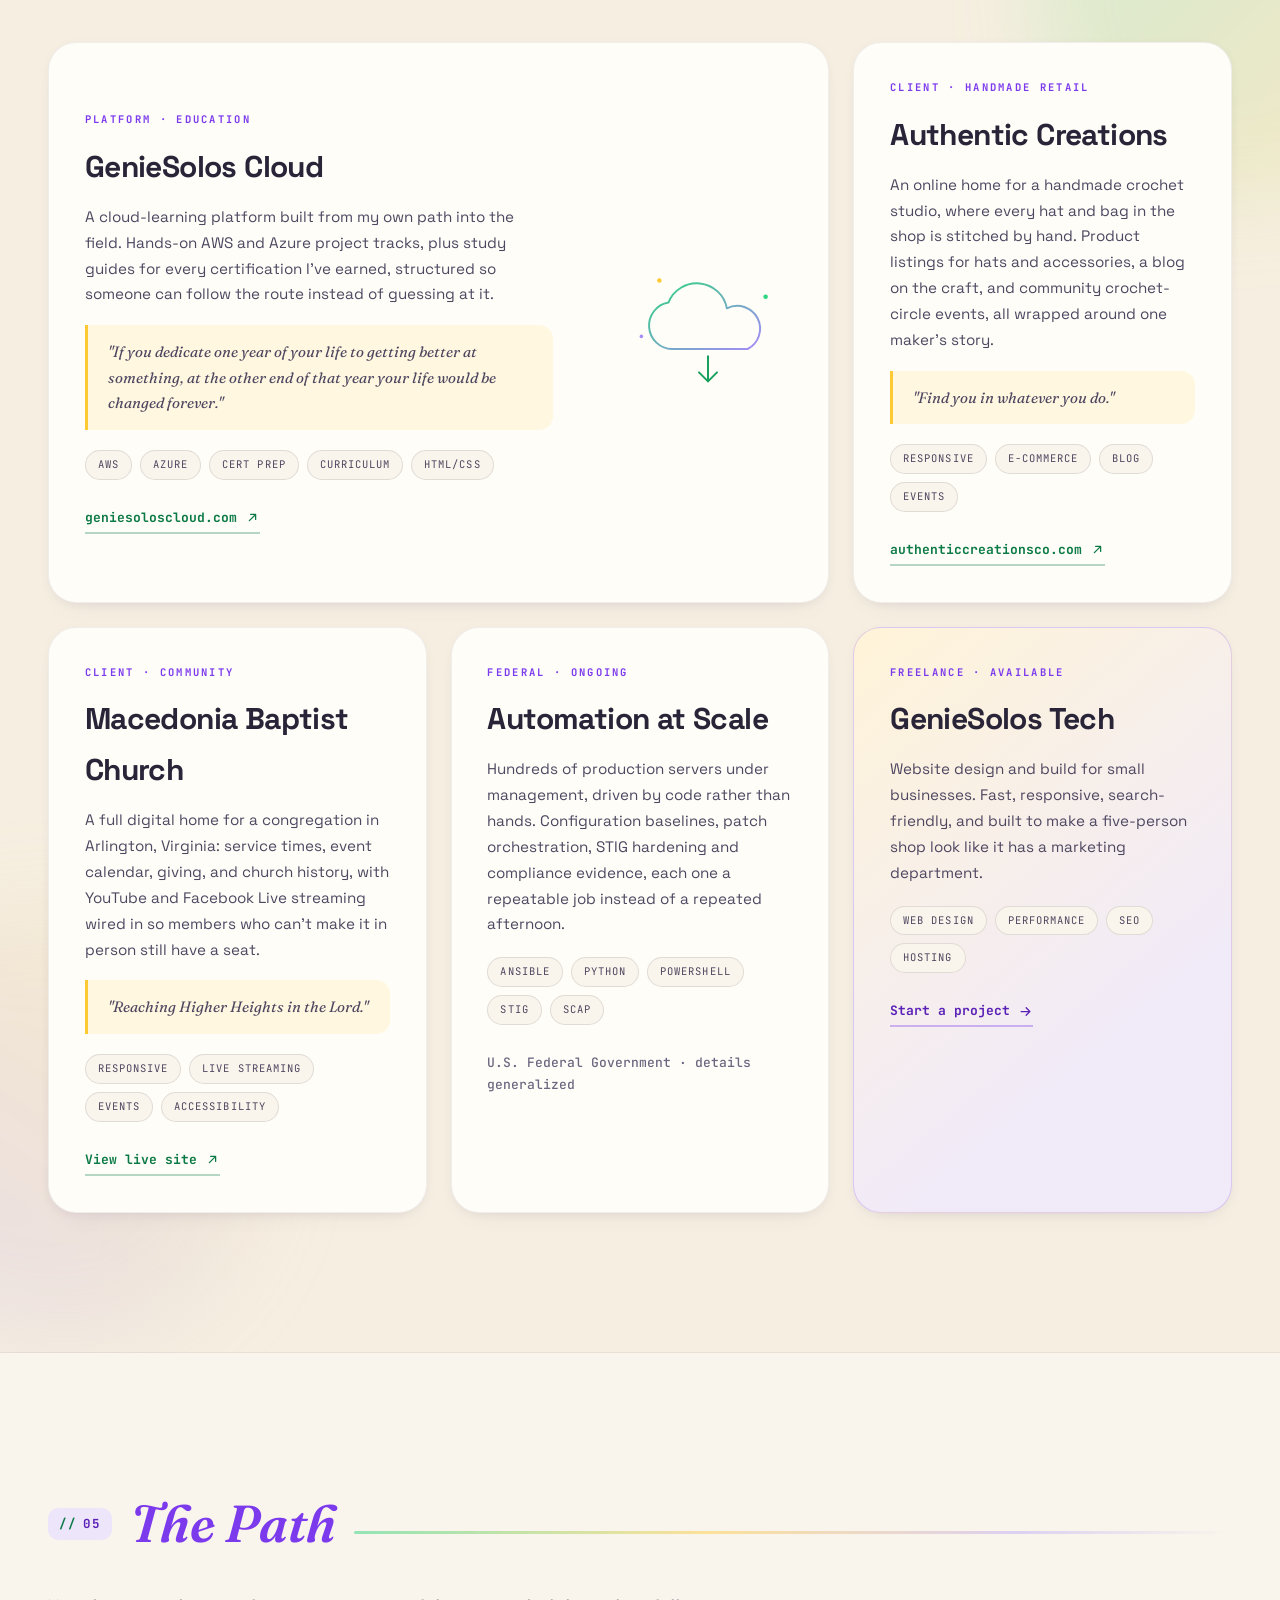
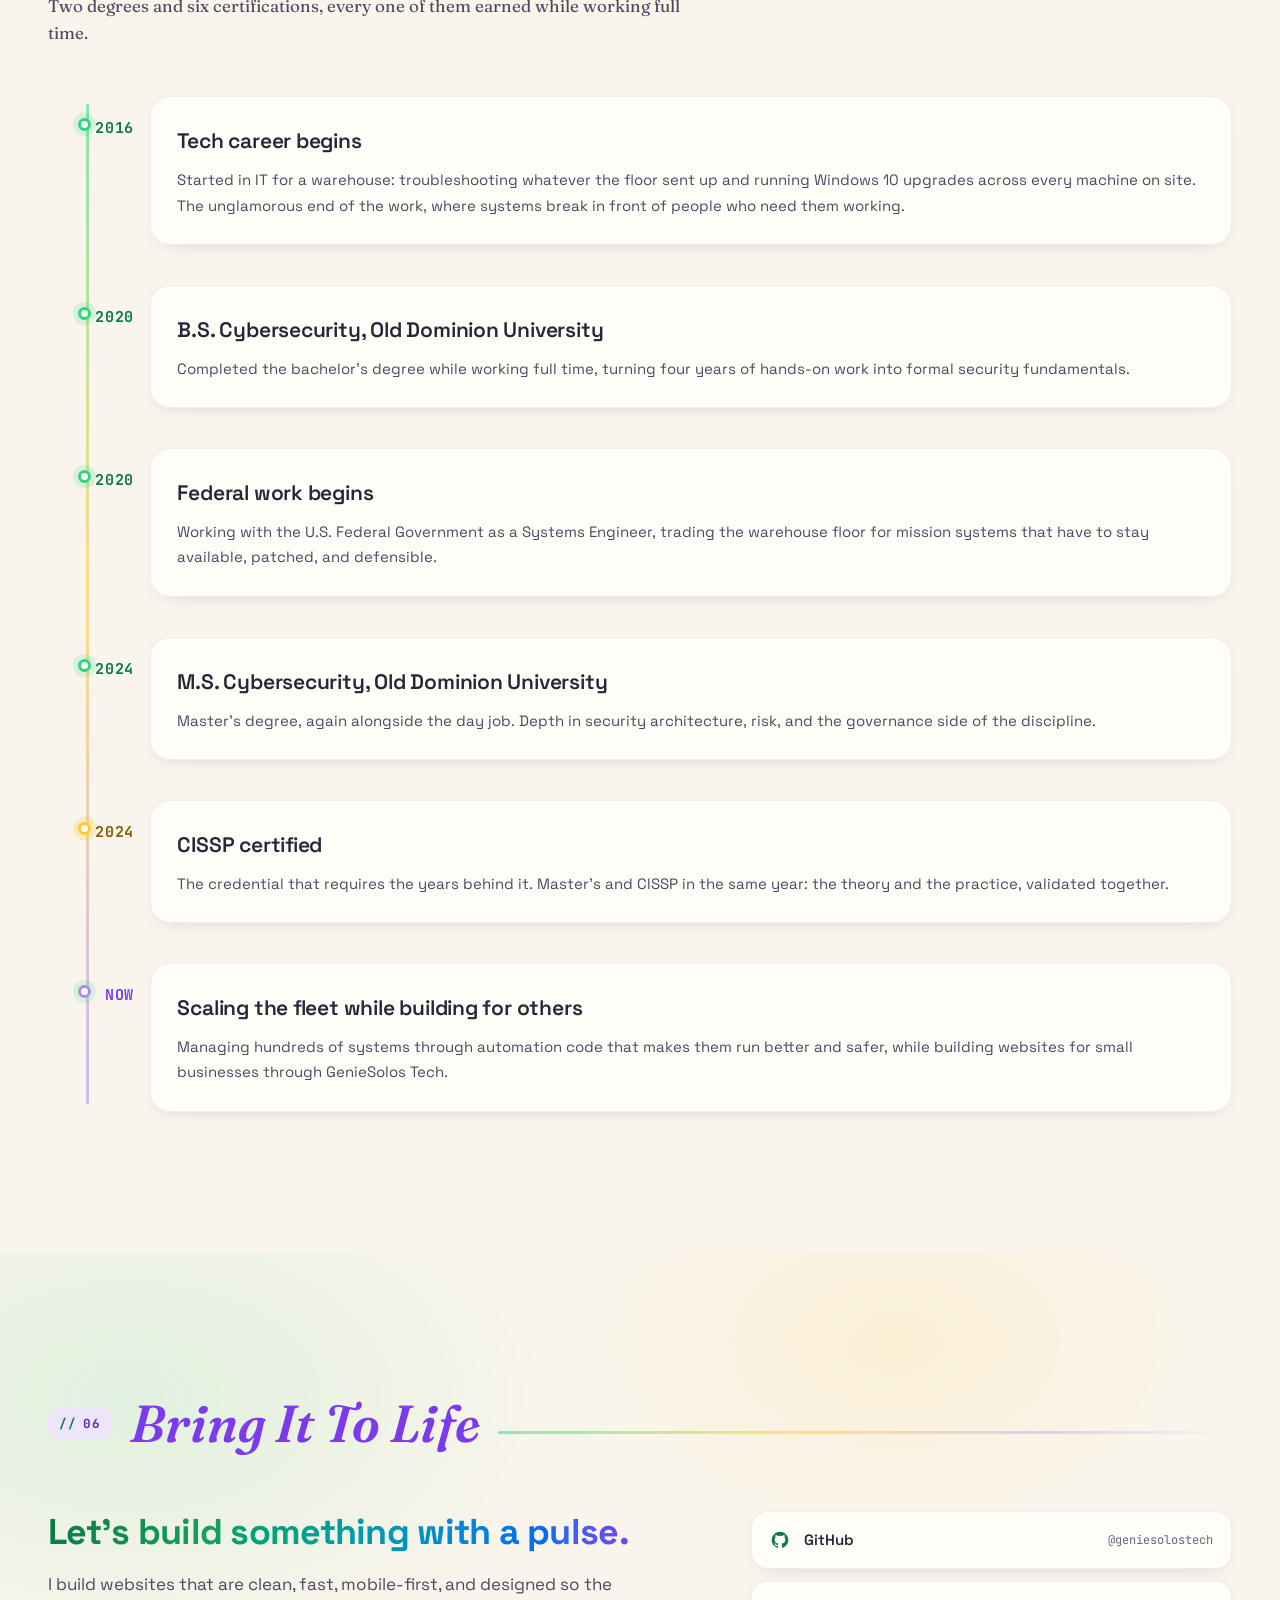
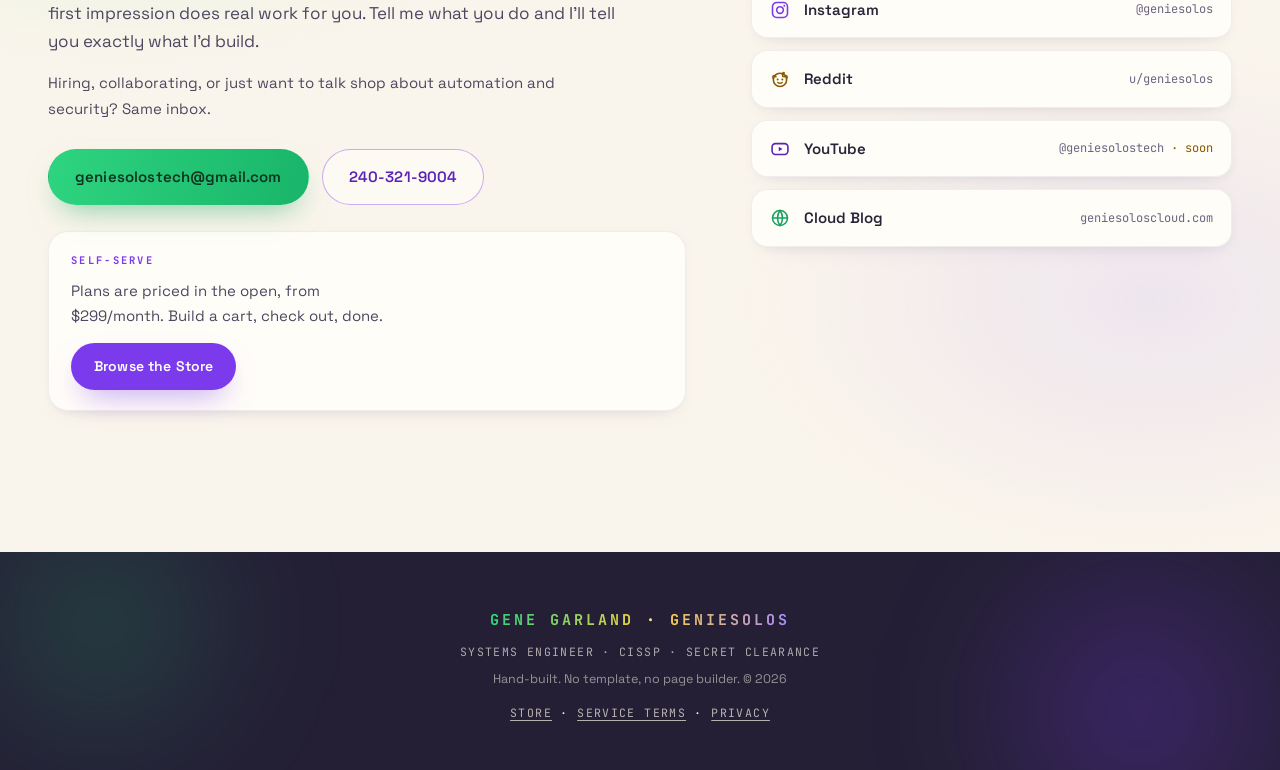
==== commit c8f4ed87: "Reorder mobile work cards and add pull-quotes to Authentic Creations and MBC On mobile, Selected Wor" ====
--- a/index.html
+++ b/index.html
@@ -458,6 +458,9 @@
             stitched by hand. Product listings for hats and accessories, a blog on the craft, and
             community crochet-circle events, all wrapped around one maker's story.
           </p>
+          <blockquote class="proj__quote">
+            "Find you in whatever you do."
+          </blockquote>
           <ul class="tags"><li>Responsive</li><li>E-commerce</li><li>Blog</li><li>Events</li></ul>
           <a class="proj__link" href="https://authenticcreationsco.com" target="_blank" rel="noopener">
             authenticcreationsco.com
@@ -476,6 +479,9 @@
             calendar, giving, and church history, with YouTube and Facebook Live streaming wired in
             so members who can't make it in person still have a seat.
           </p>
+          <blockquote class="proj__quote">
+            "Reaching Higher Heights in the Lord."
+          </blockquote>
           <ul class="tags"><li>Responsive</li><li>Live Streaming</li><li>Events</li><li>Accessibility</li></ul>
           <a class="proj__link" href="https://geniesoloscode.github.io/MBC/" target="_blank" rel="noopener">
             View live site
--- a/css/style.css
+++ b/css/style.css
@@ -1239,6 +1239,13 @@
   .proj--wide { grid-column: span 1; grid-template-columns: 1fr; }
   .proj__viz { display: none; }
   .hero::after { display: none; }
+}
+
+@media (max-width: 640px) {
+  /* mobile-only reorder: Authentic Creations, then Macedonia Baptist Church, then GenieSolos Cloud */
+  .work > .proj:nth-child(2) { order: -3; }
+  .work > .proj:nth-child(3) { order: -2; }
+  .work > .proj:nth-child(1) { order: -1; }
 }
 
 @media (max-width: 860px) {
